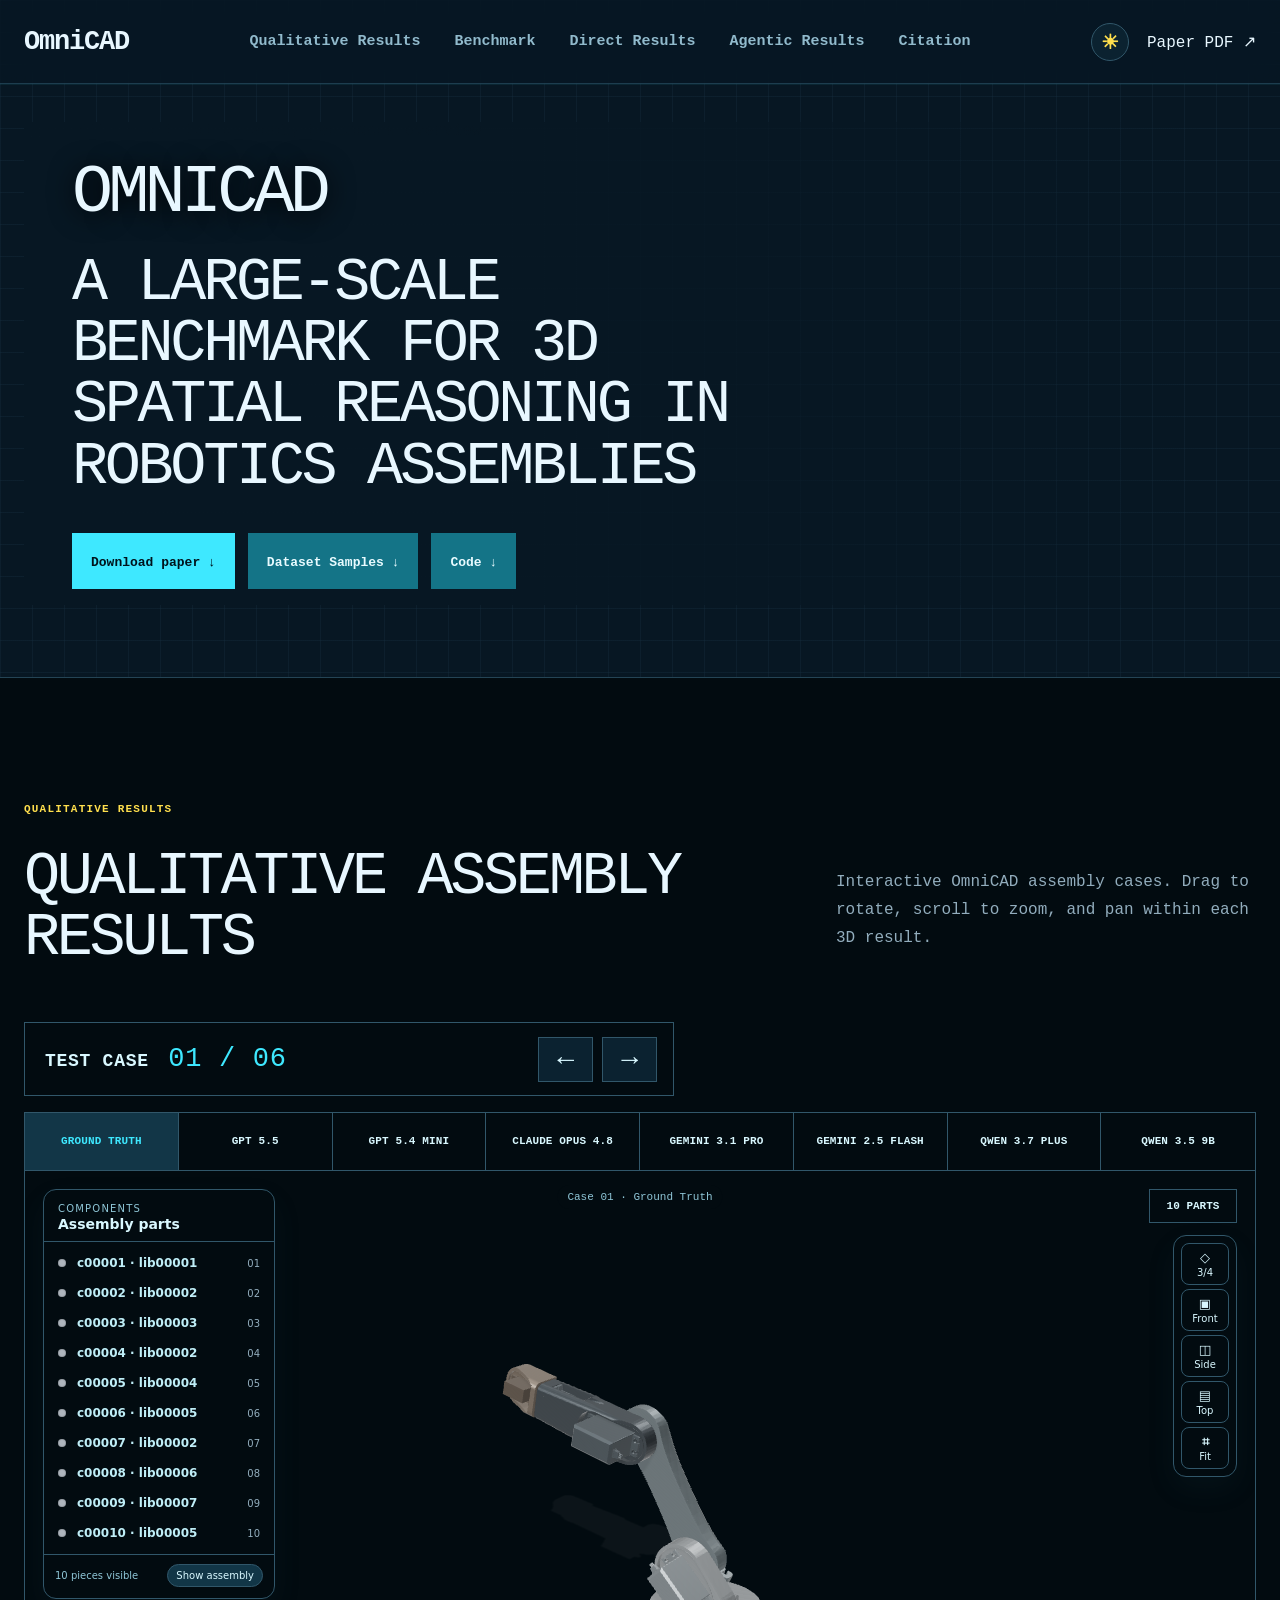
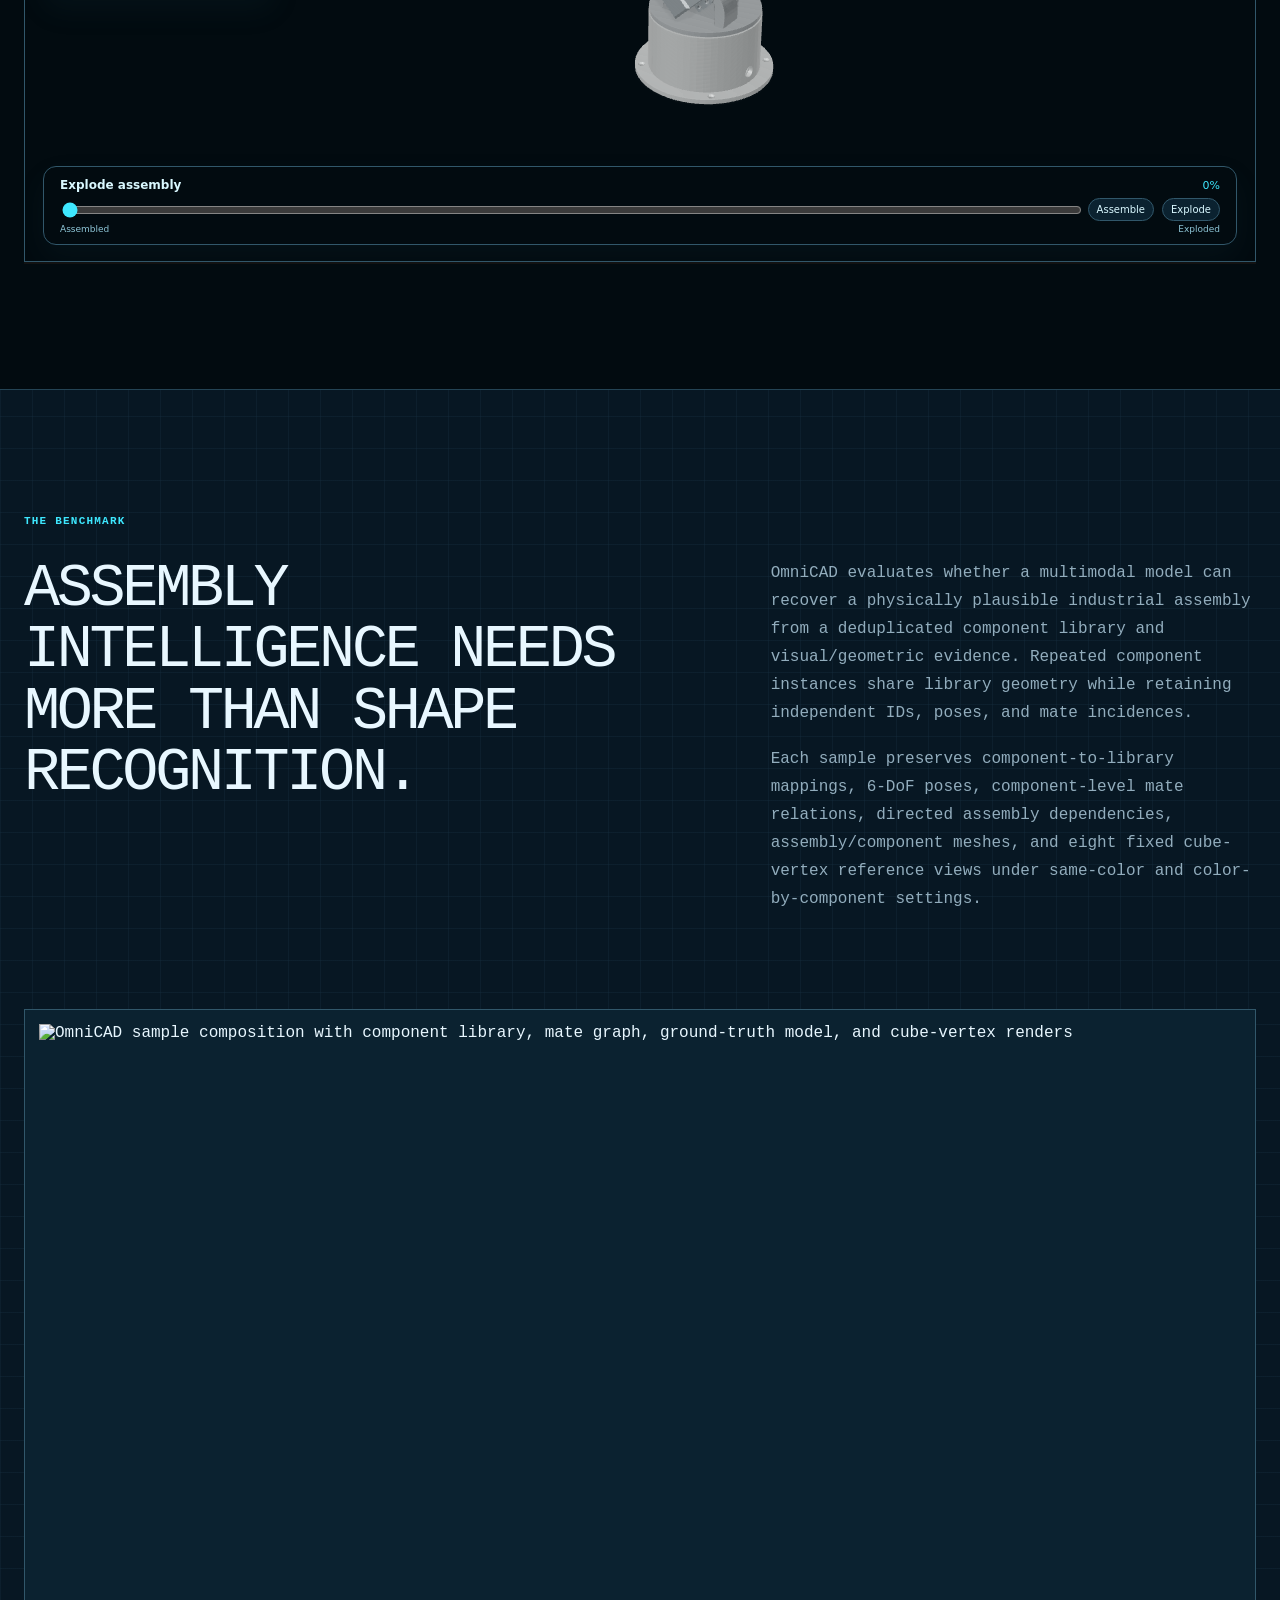
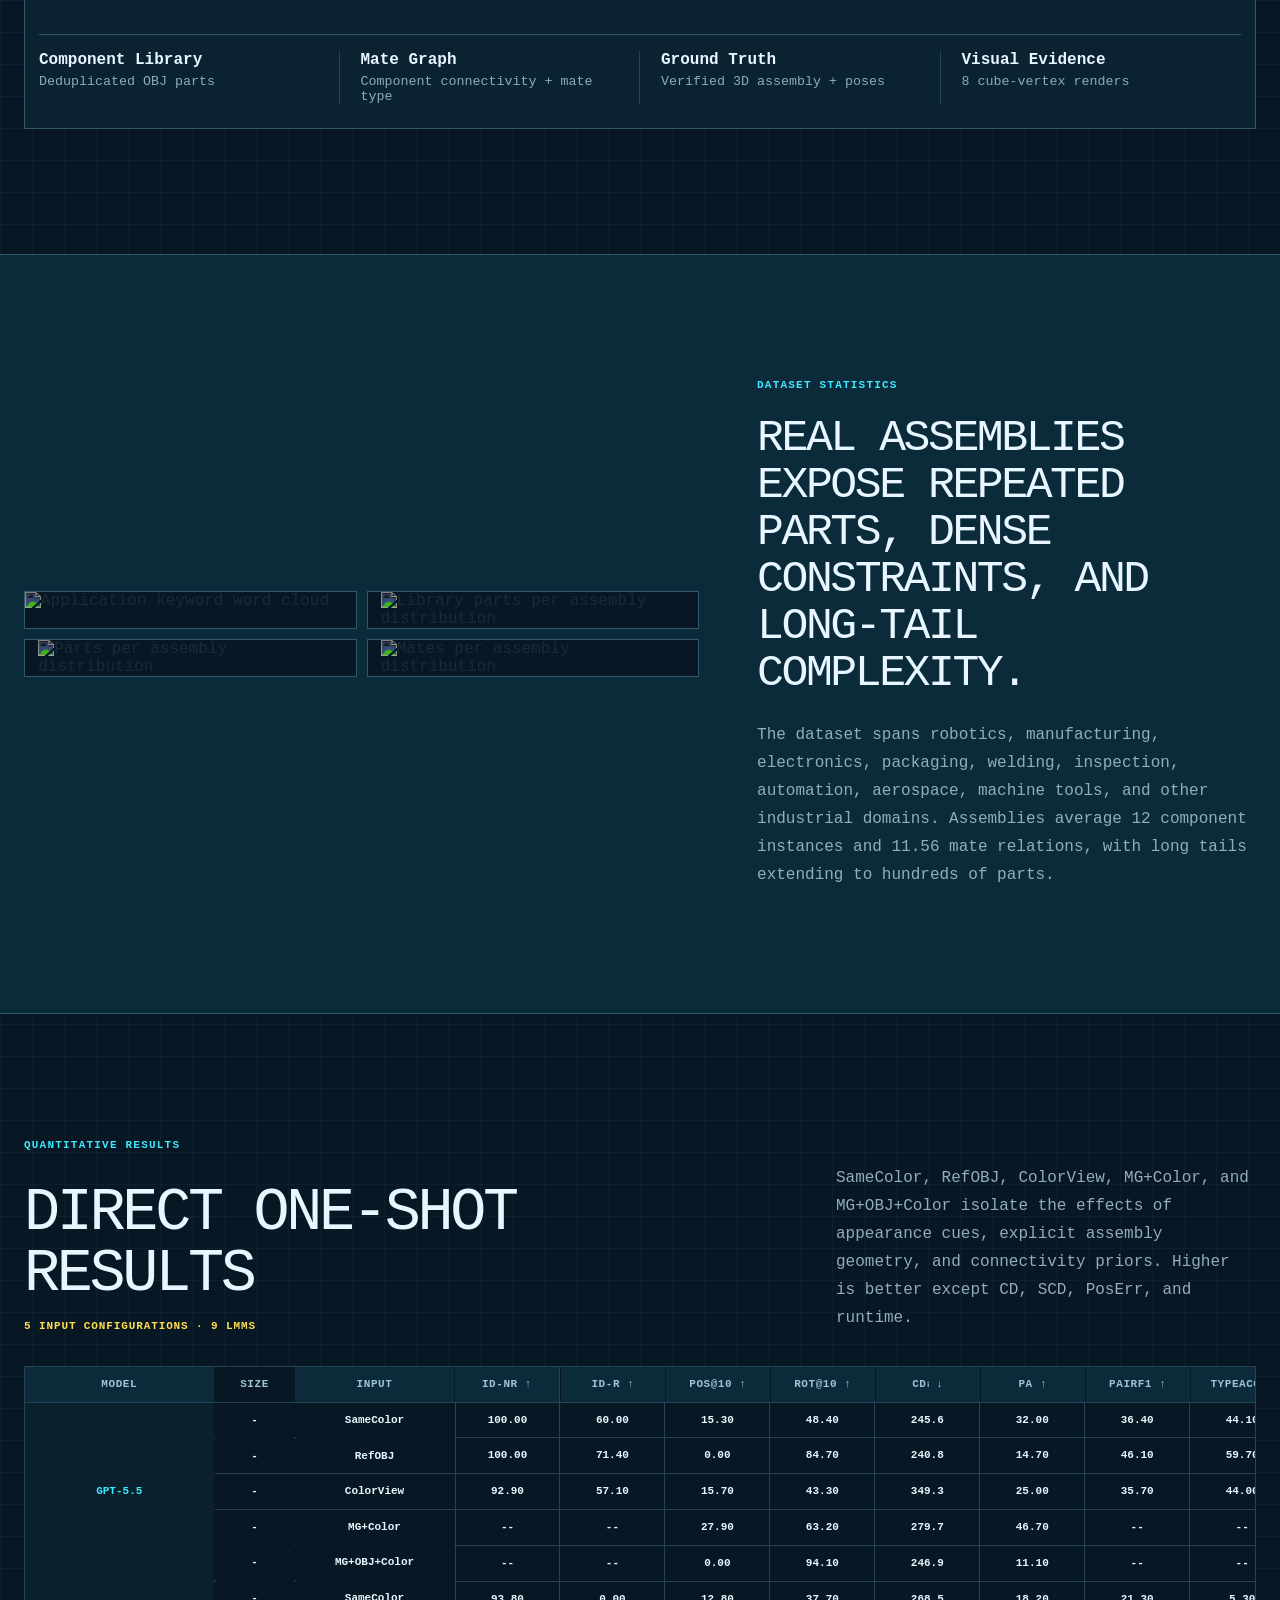
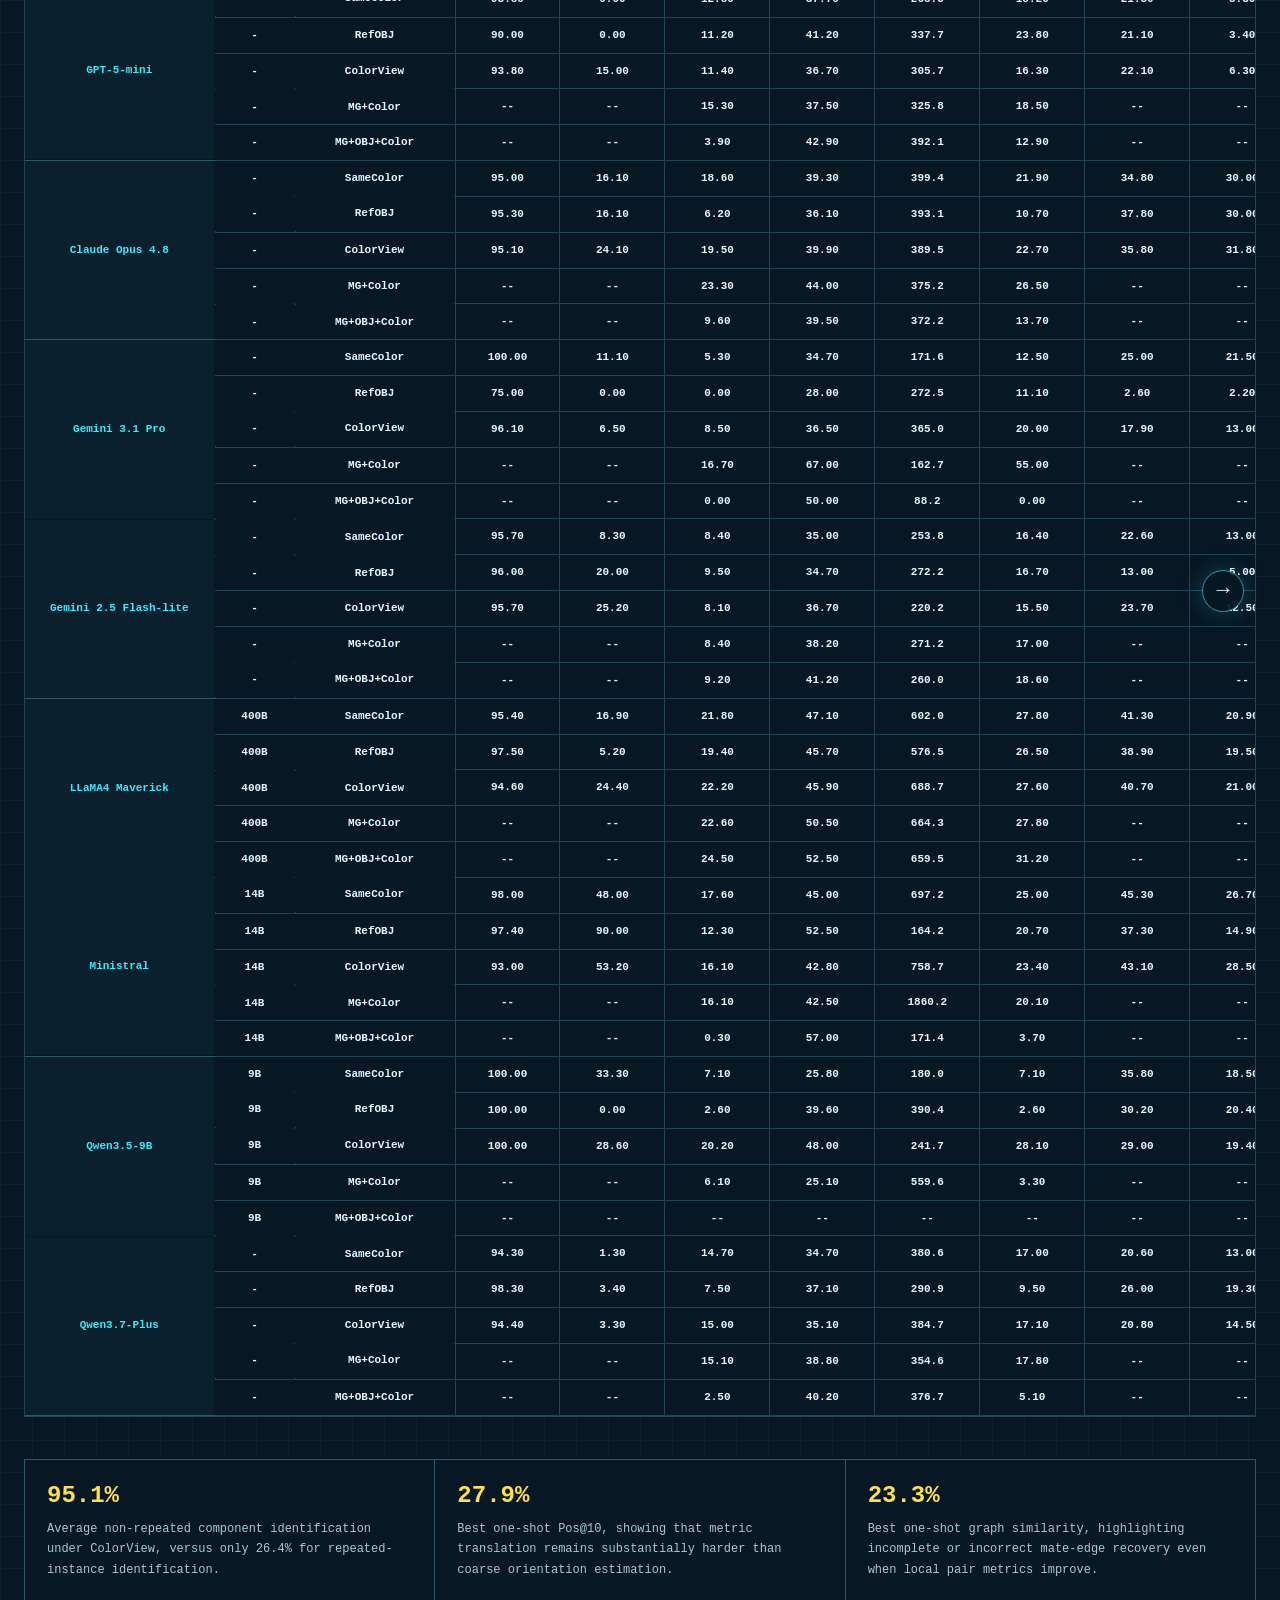
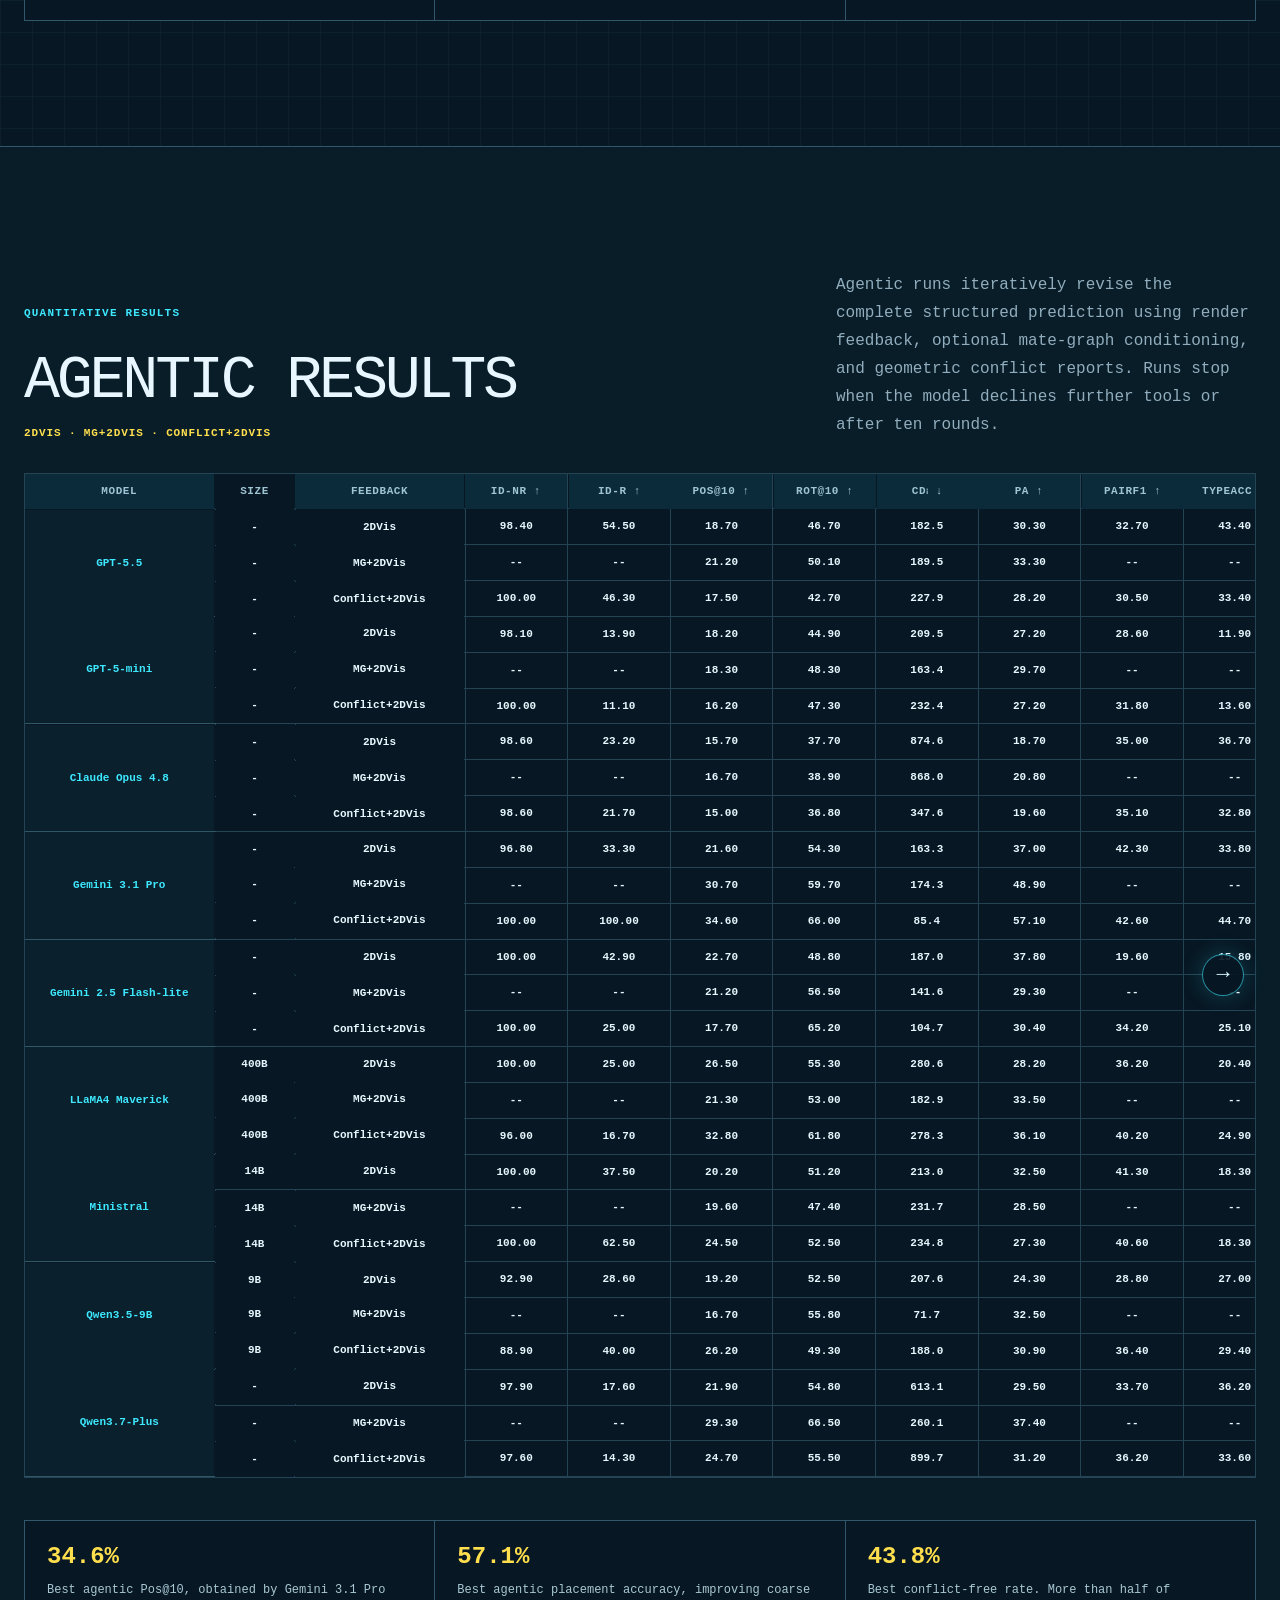
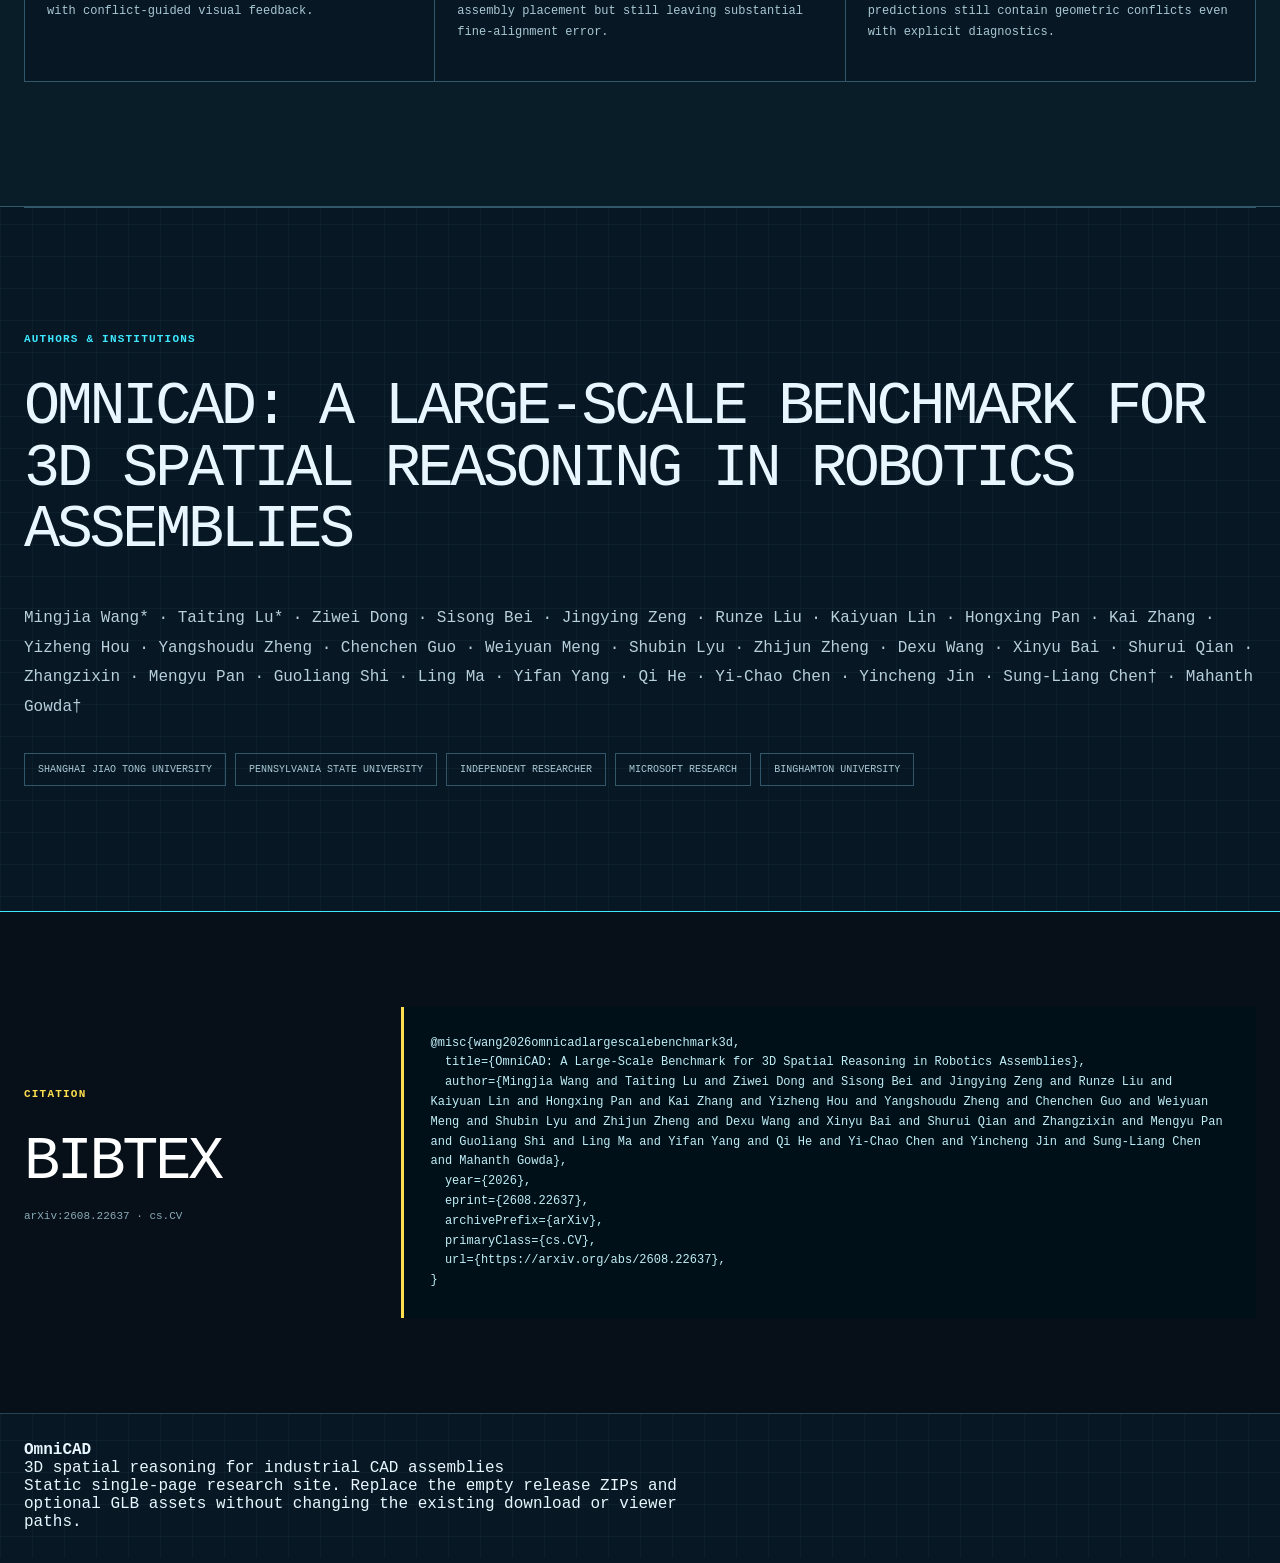
==== index.html @ 91311594 "Replace qualitative showcase with Atlas viewer and support local file loading" ====
<!doctype html>
<html lang="en">
<head>
  <meta charset="utf-8">
  <meta name="viewport" content="width=device-width,initial-scale=1">
  <meta name="description" content="OmniCAD is a 25K-scale benchmark for industrial 3D CAD assembly reasoning, component identification, 6-DoF pose estimation, mate-graph reconstruction, and agentic assembly refinement.">
  <meta name="keywords" content="OmniCAD, CAD assembly, 3D spatial reasoning, robotics assembly, vision-language models, component pose, mate graph, SolidWorks, agentic reasoning">
  <meta name="author" content="Mingjia Wang, Taiting Lu, Ziwei Dong, Sisong Bei, Jingying Zeng, Runze Liu, Kaiyuan Lin, Hongxing Pan, Kai Zhang, Yizheng Hou, Yangshoudu Zheng, Chenchen Guo, Weiyuan Meng, Shubin Lyu, Zhijun Zheng, Dexu Wang, Xinyu Bai, Shurui Qian, Zhangzixin, Mengyu Pan, Guoliang Shi, Ling Ma, Yifan Yang, Qi He, Yi-Chao Chen, Yincheng Jin, Sung-Liang Chen, Mahanth Gowda">
  <meta name="robots" content="index, follow, max-image-preview:large, max-snippet:-1, max-video-preview:-1">
  <meta property="og:site_name" content="OmniCAD">
  <meta property="og:title" content="OmniCAD | 3D Spatial Reasoning in Robotics Assemblies">
  <meta property="og:description" content="A large-scale industrial CAD assembly benchmark with 25K assemblies, 300K component instances, and 289K mate relations.">
  <meta property="og:type" content="article">
  <meta property="og:image" content="./public/media/overview.png">
  <meta name="twitter:card" content="summary_large_image">
  <meta name="twitter:title" content="OmniCAD | 3D Assembly Reasoning Benchmark">
  <meta name="twitter:description" content="Component identification, 6-DoF pose reasoning, mate-graph reconstruction, and agentic assembly refinement.">
  <meta name="twitter:image" content="./public/media/overview.png">
  <link rel="icon" href="./favicon.svg" type="image/svg+xml">
  <title>OmniCAD | 3D Assembly Reasoning Benchmark</title>
  <script type="application/ld+json">{"@context":"https://schema.org","@graph":[{"@type":"ScholarlyArticle","headline":"OmniCAD: A Large-Scale Benchmark for 3D Spatial Reasoning in Robotics Assemblies","description":"A 25K-scale industrial CAD assembly benchmark for component identification, 6-DoF pose reasoning, mate-graph reconstruction, and tool-augmented agentic assembly reasoning.","image":"public/media/overview.png","datePublished":"2026","keywords":["OmniCAD","3D assembly reasoning","CAD assembly","vision-language models","mate graph","6-DoF pose","agentic assembly reasoning"],"author":[{"@type":"Person","name":"Mingjia Wang"},{"@type":"Person","name":"Taiting Lu"},{"@type":"Person","name":"Ziwei Dong"},{"@type":"Person","name":"Sisong Bei"},{"@type":"Person","name":"Jingying Zeng"},{"@type":"Person","name":"Runze Liu"},{"@type":"Person","name":"Kaiyuan Lin"},{"@type":"Person","name":"Hongxing Pan"},{"@type":"Person","name":"Kai Zhang"},{"@type":"Person","name":"Yizheng Hou"},{"@type":"Person","name":"Yangshoudu Zheng"},{"@type":"Person","name":"Chenchen Guo"},{"@type":"Person","name":"Weiyuan Meng"},{"@type":"Person","name":"Shubin Lyu"},{"@type":"Person","name":"Zhijun Zheng"},{"@type":"Person","name":"Dexu Wang"},{"@type":"Person","name":"Xinyu Bai"},{"@type":"Person","name":"Shurui Qian"},{"@type":"Person","name":"Zhangzixin"},{"@type":"Person","name":"Mengyu Pan"},{"@type":"Person","name":"Guoliang Shi"},{"@type":"Person","name":"Ling Ma"},{"@type":"Person","name":"Yifan Yang"},{"@type":"Person","name":"Qi He"},{"@type":"Person","name":"Yi-Chao Chen"},{"@type":"Person","name":"Yincheng Jin"},{"@type":"Person","name":"Sung-Liang Chen"},{"@type":"Person","name":"Mahanth Gowda"}]},{"@type":"Dataset","name":"OmniCAD Dataset","description":"25K real-world CAD assemblies with 300K component instances, 196K unique library parts, 289K mate relations, multimodal reference views, and structured assembly annotations."}]}</script>
<style>
    :root{--ink:#10151b;--muted:#606870;--paper:#f4f2ec;--blue:#155eef;--line:#ccd1d5;--acid:#c8ff3d}*{box-sizing:border-box}html{scroll-behavior:smooth}body{margin:0;color:var(--ink);background:var(--paper);font-family:Arial,Helvetica,sans-serif}a{color:inherit;text-decoration:none}img{display:block;max-width:100%}.shell{width:calc(100% - 48px);max-width:none;margin:auto}.nav{height:84px;display:flex;align-items:center;justify-content:space-between;border-bottom:1px solid #c8cbc9}.wordmark{display:flex;align-items:center;gap:11px;font-weight:700;letter-spacing:-.03em}.mark{display:grid;place-items:center;width:35px;height:35px;background:var(--ink);color:#fff;font:bold 10px monospace}.navlinks{display:flex;gap:31px;color:#515962;font-size:13px}.navpaper{font-size:13px;font-weight:700;border-bottom:1px solid;padding-bottom:4px}.hero{min-height:690px;display:grid;grid-template-columns:1.03fr .97fr;align-items:center;gap:58px;padding:68px 0 78px}.eyebrow,.kicker{font:600 11px monospace;letter-spacing:.11em;text-transform:uppercase}.eyebrow{color:#49535c}.eyebrow:before{content:"";display:inline-block;width:24px;height:2px;background:var(--blue);vertical-align:middle;margin-right:10px}h1{font-size:clamp(58px,6vw,86px);line-height:.93;letter-spacing:-.065em;margin:28px 0 30px;font-weight:600}h1 em{color:var(--blue);font-family:Georgia,serif;font-weight:400}.lede{max-width:640px;font-size:18px;line-height:1.6;color:#3f484f}.actions{display:flex;gap:13px;flex-wrap:wrap;margin-top:35px}.button{background:var(--ink);color:#fff;padding:15px 19px;font-size:13px;font-weight:700}.button:hover{background:var(--blue)}.ghost{border:1px solid #bec3c4;color:#737a7f;padding:14px 17px;font-size:12px}.heroart{height:520px;position:relative;background-color:#e9e9e4;background-image:linear-gradient(#b9c2ca50 1px,transparent 1px),linear-gradient(90deg,#b9c2ca50 1px,transparent 1px);background-size:28px 28px;border:1px solid #c8cdcf;overflow:hidden;padding:56px 28px 82px;display:flex;align-items:center}.heroart img{width:100%;box-shadow:0 22px 60px #1a263321}.badge{position:absolute;background:var(--blue);color:#fff;padding:9px 12px;font:bold 15px monospace}.badge small{display:block;font-size:8px;text-transform:uppercase;opacity:.8}.b1{left:18px;bottom:18px}.b2{right:18px;top:18px;background:var(--acid);color:var(--ink)}.statsband{background:var(--blue);color:#fff}.stats{min-height:146px;display:grid;grid-template-columns:repeat(4,1fr);align-items:center}.stat{display:flex;align-items:center;gap:17px;padding:0 24px;border-right:1px solid #ffffff3d}.stat:first-child{padding-left:0}.stat:last-child{border:0}.stat strong{font-size:36px;letter-spacing:-.05em}.stat span{color:#dce8ff;font:10px/1.5 monospace;text-transform:uppercase}.section{padding:118px 0}.kicker{color:var(--blue);margin-bottom:32px}.kicker.light{color:var(--acid)}h2{font-size:clamp(38px,4.7vw,62px);line-height:1.02;letter-spacing:-.055em;font-weight:600;margin:0}.twocol{display:grid;grid-template-columns:1.15fr .85fr;gap:90px}.copy{color:var(--muted);font-size:16px;line-height:1.75;margin:0 0 18px}.card{background:#fff;margin-top:78px;border:1px solid #d2d5d5;padding:30px}.card img{width:100%;max-height:480px;object-fit:contain}.legend{display:grid;grid-template-columns:repeat(4,1fr);border-top:1px solid var(--line);margin-top:25px;padding-top:22px}.legend div{padding:0 21px;border-right:1px solid var(--line)}.legend div:first-child{padding-left:0}.legend div:last-child{border:0}.legend b,.legend small{display:block}.legend small{color:var(--muted);margin-top:5px}.dark{background:var(--ink);color:#fff}.taskhead{display:grid;grid-template-columns:1fr 420px;gap:90px;align-items:end}.taskgrid{display:grid;grid-template-columns:repeat(4,1fr);margin-top:72px;border-top:1px solid #495057}.task{min-height:300px;padding:27px 26px 20px;border-right:1px solid #495057}.task:first-child{padding-left:0}.task:last-child{border:0}.task>span{color:var(--acid);font:600 11px monospace}.task h3{font-size:21px;line-height:1.25;margin:80px 0 18px}.task p{color:#aeb6bc;font-size:13px;line-height:1.65}.results{display:grid;grid-template-columns:1fr 1fr;gap:88px;align-items:center}.figure{background:#fff;border:1px solid #d2d5d5;padding:22px}.resultcopy h2{font-size:clamp(38px,4vw,55px);margin-bottom:30px}.finding{display:grid;grid-template-columns:170px 1fr;align-items:center;border-top:1px solid var(--line);padding:18px 0}.finding b{color:var(--blue);font:bold 18px monospace}.finding span{color:var(--muted);font-size:13px}.people{border-top:1px solid var(--line);padding-top:90px}.authors{color:#394149;line-height:1.85;margin:43px 0 30px}.institutions{display:flex;gap:9px;flex-wrap:wrap}.institutions span{border:1px solid #bfc4c4;padding:10px 13px;font:10px monospace;text-transform:uppercase}.citation{background:var(--blue);color:#fff;padding:95px 0}.citegrid{display:grid;grid-template-columns:.8fr 1.2fr;gap:90px;align-items:center}pre{margin:0;overflow:auto;background:#0e214d;color:#e5edff;padding:27px;border-left:3px solid var(--acid);font:12px/1.65 monospace}footer{min-height:145px;display:flex;align-items:center;gap:36px}footer p{color:var(--muted);font-size:12px;flex:1}
    @media(max-width:900px){.navlinks{display:none}.hero,.twocol,.taskhead,.results,.citegrid{grid-template-columns:1fr}.hero{padding-top:55px}.stats,.taskgrid,.legend{grid-template-columns:1fr 1fr}.stat{min-height:82px;border:0}.task{border-bottom:1px solid #495057}.twocol,.taskhead,.results,.citegrid{gap:38px}}
    @media(max-width:560px){.shell{width:calc(100% - 28px)}.nav{height:70px}.hero{min-height:0;padding:44px 0 60px}h1{font-size:51px}.lede{font-size:16px}.heroart{height:330px;padding-inline:14px}.stats,.taskgrid,.legend{grid-template-columns:1fr}.stat{padding:18px 0;border-bottom:1px solid #ffffff35}.section{padding:80px 0}.card{margin-top:48px;padding:12px}.task{border-right:0;min-height:250px;padding-left:0}.task h3{margin-top:55px}.finding{grid-template-columns:1fr;gap:7px}footer{align-items:flex-start;flex-direction:column;padding:35px 0;gap:16px}}
  </style>
<style>
    /* Alternative B: dark technical blueprint */
    :root{--ink:#e8f7ff;--muted:#92adbd;--paper:#071723;--blue:#3ee8ff;--line:#244455;--acid:#ffdf4d}
    body{background-color:var(--paper);background-image:linear-gradient(#17314355 1px,transparent 1px),linear-gradient(90deg,#17314355 1px,transparent 1px);background-size:32px 32px;color:var(--ink);font-family:"Courier New",monospace}.nav{border-color:#2d596d;background:#071723e8;position:sticky;top:0;z-index:20;backdrop-filter:blur(12px)}.mark{background:var(--blue);color:#03131d}.navlinks{color:#91bacc}.navpaper{color:var(--blue)}
    .eyebrow{color:#80a9ba}h1{font-weight:400;letter-spacing:-.07em;text-transform:uppercase}h1 em{font-family:"Courier New",monospace;color:var(--blue);font-style:normal;text-shadow:0 0 18px #3ee8ff55}.lede{color:#a8c2d0}.button{background:var(--blue);color:#00131c}.ghost{border-color:#31566a;color:#7598a9}.heroart{background-color:#0d2634;background-image:linear-gradient(#3ee8ff20 1px,transparent 1px),linear-gradient(90deg,#3ee8ff20 1px,transparent 1px);border-color:#3ee8ff70}.heroart img{filter:grayscale(1) invert(.9) hue-rotate(150deg) contrast(1.2);mix-blend-mode:screen}.badge{background:var(--blue);color:#03131d}.b2{background:var(--acid)}
    .statsband{background:#0b2b3a;border-block:1px solid var(--blue)}.stat{border-color:#3ee8ff44}.section{padding:125px 0}.kicker{color:var(--blue)}h2{text-transform:uppercase;font-weight:400}.copy{color:var(--muted)}.card,.figure{background:#0b2230;border-color:#31576a}.legend{border-color:#31576a}.legend small{color:#8eabb9}.dark{background:#020b10}.taskgrid,.task{border-color:#244455}.task h3{color:var(--blue);font-weight:400}.citation{background:#071018;border-top:1px solid var(--blue)}.citation pre{background:#001018;color:#bfeef7;border-color:var(--acid)}.people{border-color:#31576a}.institutions span{border-color:#31576a}.finding{border-color:#31576a}.finding b{color:var(--acid)}footer{border-top:1px solid #244455}
  </style>
<style>
    /* Model comparison matrix - 3 cases x GT + 4 methods */
    .heroart{height:390px;padding:0;align-items:flex-start}
    .heroart img{width:100%;height:auto;transform:scale(1.18);transform-origin:top center}
    .showcase{background:#020b10;border-block:1px solid #244455}
    .showcase-head{display:grid;grid-template-columns:1fr 420px;gap:80px;align-items:end;margin-bottom:52px}
    .model-matrix{display:grid;grid-template-columns:repeat(5,minmax(210px,1fr));gap:1px;background:#244455;border:1px solid #244455;overflow-x:auto}
    .model-card{min-width:210px;background:#071723;position:relative}
    .model-card.gt{background:#092534}
    .model-label{height:48px;display:flex;align-items:center;justify-content:space-between;padding:0 14px;border-bottom:1px solid #244455;font:600 10px "Courier New",monospace;letter-spacing:.08em;text-transform:uppercase;color:#90adbd}
    .model-card.gt .model-label{color:#3ee8ff}.model-label span{color:#526f7e;font-size:9px}
    model-viewer{display:block;width:100%;height:250px;background:radial-gradient(circle at 50% 45%,#123647 0,#071723 66%);--poster-color:transparent}
    .model-placeholder{height:100%;display:grid;place-items:center;text-align:center;color:#577587;font:10px/1.6 "Courier New",monospace;letter-spacing:.08em;text-transform:uppercase}
    .model-placeholder.is-failed{color:#d9f8ff;font-size:14px;font-weight:900;line-height:1.12;letter-spacing:.14em;text-shadow:0 0 16px #3ee8ff55}
    body.bright .model-placeholder.is-failed{color:#164c5d;text-shadow:none}
    .model-placeholder b{display:block;color:#3ee8ff;font-size:28px;font-weight:400;margin-bottom:8px}
    .model-meta{display:flex;justify-content:space-between;padding:10px 14px;border-top:1px solid #173b4d;color:#526f7e;font:9px "Courier New",monospace;text-transform:uppercase}
    .format-note{margin-top:24px;color:#6f8e9e;font:10px/1.7 "Courier New",monospace;letter-spacing:.04em}
    .format-note strong{color:#ffdf4d;font-weight:500}
    @media(max-width:900px){.showcase-head{grid-template-columns:1fr;gap:24px}.model-matrix{grid-template-columns:repeat(5,220px)}}
    @media(max-width:560px){.heroart{height:270px}.model-matrix{grid-template-columns:repeat(5,200px)}model-viewer{height:220px}}
  </style>
<style>
    .nav>.wordmark{font-size:27px;font-weight:900;letter-spacing:-.045em}
    .model-card:not(:has(.model-label)) model-viewer{height:270px}
  </style>
<style>
    model-viewer{height:170px}
    .model-card:not(:has(.model-label)) model-viewer{height:185px}
    .model-label{height:42px}
  </style>
<style>
    .three-viewer{display:block;width:100%;height:170px;position:relative;overflow:hidden;background:radial-gradient(circle at 50% 45%,#123647 0,#071723 66%);touch-action:none}
    .model-card:not(:has(.model-label)) .three-viewer{height:185px}
    .three-viewer canvas{display:block;width:100%;height:100%;cursor:grab}
    .three-viewer canvas:active{cursor:grabbing}
    .three-viewer .model-placeholder{position:absolute;inset:0;z-index:0;pointer-events:none}
    @media(max-width:560px){.three-viewer,.model-card:not(:has(.model-label)) .three-viewer{height:155px}}
  </style>
<style>
    .three-viewer{height:118px}
    .model-card:not(:has(.model-label)) .three-viewer{height:128px}
    .model-label{height:36px;padding-inline:11px}
    @media(max-width:560px){.three-viewer,.model-card:not(:has(.model-label)) .three-viewer{height:115px}}
  </style>
<style>
    .model-label{height:40px;font-size:13px;font-weight:900;letter-spacing:.1em;padding-inline:14px}
  </style>
<style>
    /* Full-width figure hero with left-side content overlay */
    .hero{display:block;position:relative;min-height:640px;margin-top:38px;margin-bottom:72px;padding:0;overflow:hidden;border:1px solid #31576a}
    .hero::before{content:"";position:absolute;inset:0;z-index:1;pointer-events:none;background:linear-gradient(90deg,rgba(2,11,16,.99) 0%,rgba(4,18,27,.95) 27%,rgba(5,24,35,.76) 48%,rgba(5,24,35,.28) 68%,rgba(5,24,35,0) 88%)}
    .hero>div:first-child{position:relative;z-index:2;width:min(660px,58%);min-height:640px;display:flex;flex-direction:column;justify-content:center;padding:62px 0 62px 58px}
    .hero h1{margin-top:24px;margin-bottom:27px;text-shadow:0 3px 26px #000}
    .hero .lede{color:#c0d4de;text-shadow:0 2px 14px #000}
    .hero .eyebrow{color:#8fc6d7}
    .heroart{position:absolute;inset:0;z-index:0;width:100%;height:100%;padding:0;border:0;overflow:hidden;display:block}
    .heroart img{width:100%;height:100%;object-fit:cover;object-position:center;transform:none;mix-blend-mode:screen}
    .heroart .badge{display:none}
    @media(max-width:900px){.hero{min-height:620px}.hero>div:first-child{width:72%;min-height:620px;padding-left:42px}.hero::before{background:linear-gradient(90deg,rgba(2,11,16,.99) 0%,rgba(4,18,27,.92) 48%,rgba(5,24,35,.28) 82%,transparent 100%)}}
    @media(max-width:560px){.hero{min-height:680px;margin-top:20px;margin-bottom:46px}.hero>div:first-child{width:100%;min-height:680px;padding:44px 22px;justify-content:flex-end}.hero::before{background:linear-gradient(180deg,rgba(2,11,16,.24) 0%,rgba(2,11,16,.56) 34%,rgba(2,11,16,.98) 68%,rgba(2,11,16,1) 100%)}.heroart img{object-position:center top}}
  </style>
<style>
    /* Replacement Figure 1 is 2.488:1, so the desktop hero follows that ratio. */
    .hero{aspect-ratio:2.488/1;min-height:0;max-height:520px}
    .hero>div:first-child{height:100%;min-height:0;padding:34px 0 34px 48px}
    .hero h1{font-size:clamp(52px,5.35vw,76px)}
    @media(max-width:900px){.hero{aspect-ratio:auto;min-height:540px;max-height:none}.hero>div:first-child{height:auto;min-height:540px}}
    @media(max-width:560px){.hero{min-height:620px}.hero>div:first-child{min-height:620px}}
  </style>
<style>
    /* Frameless hero: page background and grid dissolve into Figure 1. */
    .hero{border:0;background:#071723}
    .hero::before{background:linear-gradient(90deg,#071723 0%,rgba(7,23,35,.98) 33%,rgba(7,23,35,.85) 48%,rgba(7,23,35,.7) 68%,rgba(7,23,35,0) 88%)}
    .hero::after{content:"";position:absolute;inset:0;z-index:1;pointer-events:none;background-image:linear-gradient(#17314355 1px,transparent 1px),linear-gradient(90deg,#17314355 1px,transparent 1px);background-size:32px 32px;-webkit-mask-image:linear-gradient(90deg,#000 0%,rgba(0,0,0,.92) 42%,rgba(0,0,0,.35) 68%,transparent 88%);mask-image:linear-gradient(90deg,#000 0%,rgba(0,0,0,.92) 42%,rgba(0,0,0,.35) 68%,transparent 88%)}
    @media(max-width:900px){.hero::before{background:linear-gradient(90deg,#071723 0%,rgba(7,23,35,.96) 44%,rgba(7,23,35,.35) 82%,transparent 100%)}}
    @media(max-width:560px){.hero::before{background:linear-gradient(180deg,rgba(7,23,35,.15) 0%,rgba(7,23,35,.5) 34%,rgba(7,23,35,.97) 68%,#071723 100%)}.hero::after{-webkit-mask-image:linear-gradient(180deg,transparent 8%,rgba(0,0,0,.25) 36%,#000 78%);mask-image:linear-gradient(180deg,transparent 8%,rgba(0,0,0,.25) 36%,#000 78%)}}
  </style>
<style>
    /* Current replacement Figure 1: 13,628 x 6,586 (2.069:1). */
    .hero{aspect-ratio:2.069238/1;max-height:none}
    .heroart img{object-fit:cover;object-position:center}
    @media(max-width:900px){.hero{aspect-ratio:auto}}
  </style>
<style>
    /* Current Figure 1: 7,000 x 3,000 (7:3). */
    .hero{aspect-ratio:7/3}
    @media(max-width:900px){.hero{aspect-ratio:auto}}
  </style>
<style>
    .hero::after{display:none}
  </style>
<style>
    .heroart{background-color:#071723;background-image:none}
  </style>
<style>
    .hero{aspect-ratio:2/1}
    @media(max-width:900px){.hero{aspect-ratio:auto}}
  </style>
<style>
    /* Benchmark figure panel: taller presentation with near edge-to-edge image. */
    #benchmark .card{min-height:720px;padding:14px 14px 24px;display:flex;flex-direction:column;justify-content:space-between}
    #benchmark .card>img{width:100%;max-height:610px;min-height:560px;object-fit:contain}
    #benchmark .legend{margin-top:12px;padding-top:16px}
    @media(max-width:900px){#benchmark .card{min-height:620px}#benchmark .card>img{min-height:460px;max-height:520px}}
    @media(max-width:560px){#benchmark .card{min-height:0;padding:8px 8px 18px}#benchmark .card>img{min-height:0;max-height:none}}
  </style>
<style>
    /* Bright blueprint theme and persistent header switch. */
    .theme-toggle{display:inline-flex;align-items:center;gap:8px;border:1px solid #31576a;background:#0b2230;color:#bfeef7;padding:8px 11px;font:700 10px "Courier New",monospace;letter-spacing:.08em;text-transform:uppercase;cursor:pointer;transition:background .2s,color .2s,border-color .2s}
    .theme-toggle::before{content:"";width:20px;height:10px;border:1px solid currentColor;border-radius:10px;background:linear-gradient(90deg,transparent 50%,var(--blue) 50%);box-shadow:inset 0 0 0 2px #0b2230}
    .nav-actions{display:flex;align-items:center;gap:18px}
    body.bright{--ink:#102f3d;--muted:#4e6e7b;--paper:#f3f9f8;--blue:#087f96;--line:#b9d2d7;--acid:#d79b00;background-color:var(--paper);background-image:linear-gradient(#91bdc52b 1px,transparent 1px),linear-gradient(90deg,#91bdc52b 1px,transparent 1px);color:var(--ink)}
    body.bright .nav{background:#f3f9f8ed;border-color:#a9cbd1}
    body.bright .navlinks{color:#365f6e}
    body.bright .navpaper{color:#087f96}
    body.bright .theme-toggle{background:#fff;color:#087f96;border-color:#92bdc5}
    body.bright .theme-toggle::before{background:linear-gradient(90deg,var(--blue) 50%,transparent 50%);box-shadow:inset 0 0 0 2px #fff}
    body.bright .hero{background:#f3f9f8}
    body.bright .hero::before{background:linear-gradient(90deg,#f3f9f8 0%,rgba(243,249,248,.98) 25%,rgba(243,249,248,.84) 48%,rgba(243,249,248,.3) 68%,rgba(243,249,248,0) 88%)}
    body.bright .hero h1{color:#102f3d;text-shadow:0 3px 26px #fff}
    body.bright .hero h1 em{color:#087f96;text-shadow:none}
    body.bright .hero .eyebrow{color:#356c79}
    body.bright .hero .lede{color:#365f6e;text-shadow:0 2px 14px #fff}
    body.bright .heroart{background-color:#f3f9f8}
    body.bright .heroart img{filter:none;mix-blend-mode:multiply;opacity:.9}
    body.bright .button{background:#087f96;color:#fff}
    body.bright .ghost{border-color:#9fc2c9;color:#496d79;background:#f6fbfacf}
    body.bright .statsband{background:#dceff0;color:#102f3d;border-color:#75afba}
    body.bright .stat{border-color:#80b2bb66}
    body.bright .stat span{color:#496d79}
    body.bright .showcase,body.bright .dark{background:#e7f2f2;color:#102f3d}
    body.bright .model-matrix{background:#93b9c0;border-color:#93b9c0}
    body.bright .model-card,body.bright .model-card.gt,body.bright .three-viewer{background:#fff}
    body.bright .model-label{color:#315d69;border-color:#93b9c0;background:#edf6f5}
    body.bright .model-card.gt .model-label{color:#087f96}
    body.bright .card,body.bright .figure{background:#fff;border-color:#b9d2d7}
    body.bright .taskgrid,body.bright .task{border-color:#a9c7cc}
    body.bright .task h3{color:#087f96}
    body.bright .task p{color:#526f79}
    body.bright .authors{color:#365f6e}
    body.bright .citation{background:#d9edef;color:#102f3d;border-color:#75afba}
    body.bright .citation pre{background:#fff;color:#234d5a;border-color:#d79b00}
    body.bright footer{border-color:#b9d2d7}
    @media(max-width:900px){.nav-actions{gap:10px}.theme-toggle span{display:none}.theme-toggle{padding:8px}}
    @media(max-width:560px){.navpaper{display:none}body.bright .hero::before{background:linear-gradient(180deg,rgba(243,249,248,.12) 0%,rgba(243,249,248,.5) 34%,rgba(243,249,248,.97) 68%,#f3f9f8 100%)}}
  </style>
<style>
    /* Paginated drawing-to-3D qualitative viewer. */
    .case-toolbar{display:grid;grid-template-columns:minmax(0,1fr) auto;gap:18px;align-items:stretch;margin-bottom:18px}
    .drawing-panel{position:relative;height:330px;overflow:hidden;border:1px solid #31576a;background:#071723;cursor:zoom-in}
    .drawing-panel img{width:100%;height:100%;object-fit:contain;transform:scale(1);transform-origin:var(--zoom-x,50%) var(--zoom-y,50%);transition:transform .18s ease;will-change:transform}
    .drawing-panel:hover img{transform:scale(2.15)}
    .drawing-fallback{position:absolute;inset:0;display:none;place-items:center;text-align:center;color:#6f95a6;font:700 11px/1.8 "Courier New",monospace;letter-spacing:.08em;text-transform:uppercase;padding:24px}
    .drawing-fallback.show{display:grid}
    .case-pager{min-width:132px;border:1px solid #31576a;background:#071723;display:flex;flex-direction:column;align-items:center;justify-content:center;gap:15px}
    .case-pager strong{color:var(--blue);font-size:24px}.case-pager small{color:var(--muted);font:700 9px monospace;text-transform:uppercase;letter-spacing:.1em}
    .pager-controls{display:flex;align-items:center;gap:7px}.pager-controls button{width:34px;height:34px;border:1px solid #31576a;background:#0b2230;color:var(--ink);font:700 16px monospace;cursor:pointer}.pager-controls button:hover{border-color:var(--blue);color:var(--blue)}
    .case-model-grid{display:grid;grid-template-columns:repeat(5,minmax(170px,1fr));gap:1px;background:#244455;border:1px solid #244455;overflow-x:auto}
    .case-model-grid .model-card{min-width:170px}.case-model-grid .model-label{position:absolute;z-index:2;left:8px;top:8px;width:auto;height:auto;padding:5px 7px;border:1px solid #31576a;background:#071723dd;color:#91bacc;font-size:9px}.case-model-grid .model-card.gt .model-label{color:var(--blue)}
    .case-model-grid .three-viewer,.case-model-grid .model-card:not(:has(.model-label)) .three-viewer{height:142px}
    body.bright .drawing-panel,body.bright .case-pager{background:#fff;border-color:#93b9c0}
    body.bright .drawing-fallback{color:#688791}
    body.bright .pager-controls button{background:#f3f9f8;border-color:#93b9c0;color:#173f4b}
    body.bright .case-model-grid{background:#93b9c0;border-color:#93b9c0}
    body.bright .case-model-grid .model-label{background:#fffffff0;border-color:#93b9c0;color:#315d69}
    @media(max-width:700px){.case-toolbar{grid-template-columns:1fr}.drawing-panel{height:240px}.case-pager{min-height:82px;flex-direction:row}.case-model-grid{grid-template-columns:repeat(5,190px)}}
  </style>
<style>
    /* Drawing left; square 3 x 5 reconstruction matrix right. */
    .showcase-browser{display:grid;grid-template-columns:minmax(230px,30%) minmax(0,1fr);gap:18px;align-items:stretch}
    .case-toolbar{display:flex;flex-direction:column;gap:1px;margin:0;min-width:0}
    .drawing-panel{height:auto;flex:1;min-height:0}
    .case-pager{min-width:0;min-height:78px;align-items:flex-start;padding:13px 15px;gap:7px;position:relative}
    .case-pager strong{font-size:18px}.case-pager small{font-size:8px}
    .pager-controls{position:absolute;left:15px;bottom:12px;gap:5px}.pager-controls button{width:28px;height:26px}
    .case-model-grid{grid-template-columns:repeat(5,minmax(0,1fr));overflow:visible;align-self:start}
    .case-model-grid .model-card{min-width:0;aspect-ratio:1/1}
    .case-model-grid .three-viewer,.case-model-grid .model-card:not(:has(.model-label)) .three-viewer{width:100%;height:100%;aspect-ratio:1/1}
    @media(max-width:900px){.showcase-browser{grid-template-columns:1fr}.case-toolbar{display:grid;grid-template-columns:minmax(0,1fr) 132px;gap:1px}.drawing-panel{height:300px}.case-pager{min-height:0}.case-model-grid{overflow-x:auto;grid-template-columns:repeat(5,190px)}.case-model-grid .model-card{min-width:190px}}
    @media(max-width:560px){.case-toolbar{grid-template-columns:1fr}.drawing-panel{height:260px}.case-pager{min-height:76px}}
  </style>
<style>
    .case-toolbar{justify-content:flex-start}
    .drawing-panel{flex:none;width:100%;height:auto;min-height:0;aspect-ratio:3/2}
    .case-pager{min-height:64px;flex-direction:row;align-items:center;justify-content:flex-start;padding:10px 12px;gap:8px}
    .case-pager strong{font-size:16px}
    .pager-controls{position:static;margin-left:auto}
    @media(max-width:900px){.case-toolbar{display:flex}.drawing-panel{height:auto;aspect-ratio:3/2}.case-pager{min-height:64px}}
    @media(max-width:560px){.drawing-panel{height:auto}}
  </style>
<style>
    .sidebar-model-grid{display:grid;grid-template-columns:repeat(3,minmax(0,1fr));gap:1px;background:#244455;border:1px solid #244455}
    .sidebar-model-grid .model-card{min-width:0;aspect-ratio:1/1}
    .sidebar-model-grid .three-viewer,.sidebar-model-grid .model-card:not(:has(.model-label)) .three-viewer{width:100%;height:100%;aspect-ratio:1/1}
    .sidebar-model-grid .model-label{position:absolute;z-index:2;left:6px;top:6px;width:auto;height:auto;padding:4px 6px;border:1px solid #31576a;background:#071723dd;color:#91bacc;font-size:8px}
    .sidebar-model-grid .model-card.gt .model-label{color:var(--blue)}
    .case-model-grid{grid-template-columns:repeat(4,minmax(0,1fr))}
    body.bright .sidebar-model-grid{background:#93b9c0;border-color:#93b9c0}
    body.bright .sidebar-model-grid .model-label{background:#fffffff0;border-color:#93b9c0;color:#315d69}
    @media(max-width:900px){.case-model-grid{grid-template-columns:repeat(4,190px)}}
  </style>
<style>
    /* 3 units on the left and 4 on the right keep every square cell identical. */
    .showcase-browser{grid-template-columns:minmax(0,3fr) minmax(0,4fr)}
    @media(max-width:900px){.showcase-browser{grid-template-columns:1fr}}
  </style>
<style>
    /* One continuous 7-column table with a 3 x 2 drawing cutout. */
    .showcase-browser{gap:1px;padding:1px;background:#244455;border:0;align-items:start}
    .case-toolbar{position:relative;gap:1px;background:#244455}
    .drawing-panel{order:1;border:0;aspect-ratio:3/2}
    .case-pager{position:absolute;z-index:4;left:10px;right:10px;top:10px;width:auto;min-height:46px;border:1px solid #31576a;background:#071723e8;backdrop-filter:blur(10px);padding:7px 9px}
    .sidebar-model-grid{order:2;border:0}
    .case-model-grid{border:0}
    body.bright .showcase-browser,body.bright .case-toolbar{background:#93b9c0}
    body.bright .case-pager{background:#fffffff0}
    @media(max-width:900px){.showcase-browser{gap:12px;padding:0;background:transparent}.case-toolbar{background:transparent}.case-model-grid,.sidebar-model-grid{border:1px solid #244455}body.bright .showcase-browser,body.bright .case-toolbar{background:transparent}body.bright .case-model-grid,body.bright .sidebar-model-grid{border-color:#93b9c0}}
  </style>
<style>
    /* Pagination sits outside the table without changing its geometry. */
    .showcase-browser{margin-top:58px}
    .case-pager{top:-57px;left:0;right:0;min-height:48px;background:#071723;border-color:#31576a;backdrop-filter:none}
    body.bright .case-pager{background:#fff}
    @media(max-width:900px){.showcase-browser{margin-top:58px}.case-pager{top:-57px}}
  </style>
<style>
    /* Current Figure 1: 7,000 x 2,500 (2.8:1). */
    .hero{aspect-ratio:2.8/1}
    @media(max-width:900px){.hero{aspect-ratio:auto}}
  </style>
<style>
    /* Figure 1 text width: adjust 760px and 68% here. */
    .hero>div:first-child{width:min(760px,68%)}
    @media(max-width:900px){.hero>div:first-child{width:78%}}
    @media(max-width:560px){.hero>div:first-child{width:100%}}
  </style>
<style>
    /* Figure 1 gradient reach: larger stop percentages extend it rightward. */
    .hero::before{background:linear-gradient(90deg,#071723 0%,rgba(7,23,35,.98) 35%,rgba(7,23,35,.82) 58%,rgba(7,23,35,.38) 78%,rgba(7,23,35,0) 96%)}
    body.bright .hero::before{background:linear-gradient(90deg,#f3f9f8 0%,rgba(243,249,248,.98) 35%,rgba(243,249,248,.86) 58%,rgba(243,249,248,.4) 78%,rgba(243,249,248,0) 96%)}
    @media(max-width:900px){.hero::before{background:linear-gradient(90deg,#071723 0%,rgba(7,23,35,.96) 52%,rgba(7,23,35,.38) 88%,transparent 100%)}body.bright .hero::before{background:linear-gradient(90deg,#f3f9f8 0%,rgba(243,249,248,.96) 52%,rgba(243,249,248,.38) 88%,transparent 100%)}}
    @media(max-width:560px){.hero::before{background:linear-gradient(180deg,rgba(7,23,35,.15) 0%,rgba(7,23,35,.5) 34%,rgba(7,23,35,.97) 68%,#071723 100%)}body.bright .hero::before{background:linear-gradient(180deg,rgba(243,249,248,.12) 0%,rgba(243,249,248,.5) 34%,rgba(243,249,248,.97) 68%,#f3f9f8 100%)}}
  </style>
<style>
    /* Evaluation-tracks section removed from the current page. */
    #tasks,.navlinks a[href="#tasks"]{display:none}
  </style>
<style>
    .results.metrics-results{display:block}
    .metrics-intro{display:grid;grid-template-columns:1.15fr .85fr;gap:70px;align-items:end;margin-bottom:42px}
    .metrics-intro h2{max-width:760px}.metrics-intro .copy{margin:0}
    .metrics-table{display:grid;gap:1px;background:var(--line);border:1px solid var(--line)}
    .metrics-row{display:grid;gap:1px;background:var(--line)}
    .metrics-row.two{grid-template-columns:repeat(2,1fr)}
    .metrics-row.three{grid-template-columns:repeat(3,1fr)}
    .metrics-row.four{grid-template-columns:repeat(4,1fr)}
    .metric-figure{margin:0;background:#fff;min-width:0;display:flex;flex-direction:column}
    .metric-figure img{width:100%;aspect-ratio:1.195/1;object-fit:contain;background:#fff}
    .metrics-row.two .metric-figure img{aspect-ratio:1/1}
    .metric-figure figcaption{padding:11px 13px;border-top:1px solid var(--line);color:#315d69;font:800 10px "Courier New",monospace;letter-spacing:.08em;text-transform:uppercase}
    body:not(.bright) .metric-figure{background:#071723}body:not(.bright) .metric-figure img{mix-blend-mode:screen}
    @media(max-width:900px){.metrics-intro{grid-template-columns:1fr;gap:24px}.metrics-row.four{grid-template-columns:repeat(2,1fr)}}
    @media(max-width:560px){.metrics-row.two,.metrics-row.three,.metrics-row.four{grid-template-columns:1fr}.metric-figure img,.metrics-row.two .metric-figure img{aspect-ratio:auto}}
  </style>
<style>
    /* Compact findings mosaic: figures left, explanation right. */
    .results.metrics-results{display:grid;grid-template-columns:minmax(0,1.55fr) minmax(260px,.45fr);gap:52px;align-items:center}
    .metrics-table{order:1;gap:10px;background:transparent;border:0}
    .metrics-intro{order:2;display:block;margin:0}
    .metrics-intro .kicker{margin-bottom:24px}
    .metrics-intro h2{font-size:clamp(32px,3.5vw,50px);margin-bottom:24px}
    .metrics-row{gap:10px;background:transparent}
    .metric-figure{overflow:hidden;border:1px solid var(--line)}
    .metric-figure figcaption{display:none}
    .metric-figure img,.metrics-row.two .metric-figure img{aspect-ratio:auto;height:auto}
    @media(max-width:900px){.results.metrics-results{grid-template-columns:1fr;gap:36px}.metrics-intro{order:1}.metrics-table{order:2}}
  </style>
<style>
    /* Alternating section rhythm: grid -> cyan -> grid -> cyan. */
    .metrics-results{position:relative;isolation:isolate}
    .metrics-results::before{content:"";position:absolute;z-index:-1;top:0;bottom:0;left:50%;width:100vw;transform:translateX(-50%);background:#0b2b3a;border-block:1px solid #31576a}
    body.bright .metrics-results::before{background:#dceff0;border-color:#93b9c0}
  </style>
<style>
    /* Compact upper plots; final four plots span beneath figures and text. */
    .results.metrics-results{grid-template-columns:minmax(0,1.15fr) minmax(300px,.85fr);column-gap:58px;row-gap:16px;align-items:center}
    .metrics-table{display:contents}
    .metrics-intro{grid-column:2;grid-row:1 / span 2;align-self:center}
    .metrics-row.two{grid-column:1;grid-row:1}
    .metrics-row.three{grid-column:1;grid-row:2}
    .metrics-row.four{grid-column:1 / -1;grid-row:3;margin-top:8px}
    @media(max-width:900px){.results.metrics-results{grid-template-columns:1fr;row-gap:18px}.metrics-intro{grid-column:1;grid-row:1}.metrics-row.two{grid-column:1;grid-row:2}.metrics-row.three{grid-column:1;grid-row:3}.metrics-row.four{grid-column:1;grid-row:4}}
  </style>
<style>
    /* Raster plots adapt to the active theme. */
    .metric-figure img{filter:none;mix-blend-mode:normal;background:#fff;transition:filter .2s ease}
    body:not(.bright) .metric-figure{background:#071723}
    body:not(.bright) .metric-figure img{filter:invert(.9) hue-rotate(180deg) brightness(1.28) saturate(1.3) contrast(1.05);mix-blend-mode:normal;background:transparent}
  </style>
<style>
    /* Theme-aware author and institution contrast. */
    body:not(.bright) .authors{color:#b7d0db}
    body:not(.bright) .institutions span{color:#a9c8d4}
    body.bright .authors{color:#365f6e}
  </style>
<style>
    /* Transparent word clouds blend directly into the findings band. */
    .metrics-row.two .metric-figure{border:0;background:transparent}
    .metrics-row.two .metric-figure img,
    body:not(.bright) .metrics-row.two .metric-figure img,
    body.bright .metrics-row.two .metric-figure img{background:transparent}
  </style>
<style>
    /* Keep model names above the shared fixed WebGL canvas (z-index 12). */
    .case-model-grid .model-label,.sidebar-model-grid .model-label{z-index:30;background:#071723f2;pointer-events:none;box-shadow:0 1px 8px #0005}
    body.bright .case-model-grid .model-label,body.bright .sidebar-model-grid .model-label{background:#fffffff5;box-shadow:0 1px 8px #31576a26}
  </style>
<style>
    /* Engineering drawings adapt to the active theme without affecting zoom. */
    .drawing-panel img{filter:none;mix-blend-mode:normal;background:#fff;transition:transform .18s ease,filter .2s ease}
    body:not(.bright) .drawing-panel img{filter:invert(.92) hue-rotate(180deg) brightness(1.08) contrast(1.08);background:transparent}
  </style>
<style>
    /* Larger top tabs and icon-only theme control. */
    .navlinks{font-size:15px;font-weight:700;gap:34px}
    .navpaper{font-size:14px}
    .theme-toggle{width:38px;height:38px;padding:0;display:grid;place-items:center;border-radius:50%;font-size:0}
    .theme-toggle span,.theme-toggle::before{display:none}
    .theme-toggle::after{content:"☀";font:700 20px/1 Arial,sans-serif;color:var(--acid)}
    body.bright .theme-toggle::after{content:"☾";color:#087f96}
    @media(max-width:900px){.theme-toggle{padding:0}}
  </style>
<style>
    /* Full-width translucent sticky header with content kept on the page grid. */
    .nav{width:100%;max-width:none;padding-inline:24px;margin:0;background:#071723b8;border-color:#2d596d99;box-shadow:0 1px 0 #3ee8ff12;backdrop-filter:blur(14px) saturate(1.15);-webkit-backdrop-filter:blur(14px) saturate(1.15)}
    body.bright .nav{background:#f3f9f8b8;border-color:#a9cbd199;box-shadow:0 1px 0 #087f9614}
    .navlinks a,.nav-actions a,.nav>.wordmark{white-space:nowrap}
    @media(max-width:1250px){
      .nav{height:auto;min-height:84px;display:grid;grid-template-columns:auto 1fr auto;grid-template-rows:auto auto;gap:12px 24px;padding-top:13px;padding-bottom:11px}
      .nav>.wordmark{grid-column:1;grid-row:1}
      .nav-actions{grid-column:3;grid-row:1}
      .navlinks{display:flex;grid-column:1/-1;grid-row:2;justify-content:center;gap:clamp(18px,4vw,46px);font-size:14px}
    }
    @media(max-width:700px){
      .nav{grid-template-columns:1fr auto;padding-block:11px 9px;gap:10px 14px}
      .nav-actions>a{display:none}
      .navlinks{justify-content:flex-start;overflow-x:auto;gap:24px;padding-bottom:3px;scrollbar-width:none}
      .navlinks::-webkit-scrollbar{display:none}
    }
    @media(max-width:560px){.nav{padding-inline:14px}}
  </style>
<style>
    /* Quantitative benchmark tables from Tables 2 and 3 of the paper. */
    .quant-section{position:relative;isolation:isolate}
    .quant-section.shell{width:calc(100% - 48px);max-width:none}
    .quant-section.band::before{content:"";position:absolute;z-index:-1;inset:0 50%;width:100vw;transform:translateX(-50%);background:#0b2b3a;border-block:1px solid #31576a}
    body.bright .quant-section.band::before{background:#dceff0;border-color:#93b9c0}
    .quant-head{display:grid;grid-template-columns:1fr minmax(280px,420px);gap:60px;align-items:end;margin-bottom:34px}
    .quant-head .copy{margin:0}.quant-meta{color:var(--acid);font:800 11px "Courier New",monospace;letter-spacing:.08em;text-transform:uppercase;margin-top:14px}
    body.bright .quant-meta{color:#9a7000}
    .quant-frame{position:relative}
    .quant-wrap{width:100%;max-width:100%;overflow-x:scroll;overflow-y:hidden;scrollbar-gutter:stable;border:1px solid var(--line);background:#071723}
    .quant-scroll-hint{position:absolute;right:12px;top:50%;display:grid;place-items:center;width:42px;height:42px;border:1px solid #3ee8ff99;border-radius:50%;background:#071723e8;color:#d9f8ff;font:900 22px/1 "Courier New",monospace;box-shadow:0 0 22px #3ee8ff35;pointer-events:none;opacity:0;transform:translate(8px,-50%);transition:opacity .2s ease,transform .2s ease;z-index:4}
    .quant-frame.is-overflowing:not(.has-scrolled) .quant-scroll-hint{opacity:1;transform:translate(0,-50%)}
    .quant-table{width:max-content;min-width:1040px;border-collapse:collapse;font:700 11px/1.35 "Courier New",monospace;font-variant-numeric:tabular-nums}
    #direct-results .quant-table{min-width:1900px}
    #agentic-results .quant-table{min-width:1980px}
    .quant-wrap::-webkit-scrollbar{height:12px}
    .quant-wrap::-webkit-scrollbar-track{background:#081923;border-top:1px solid #244455}
    .quant-wrap::-webkit-scrollbar-thumb{background:#4d9baa;border:2px solid #081923;border-radius:999px}
    .quant-wrap::-webkit-scrollbar-thumb:hover{background:#6cb6c3}

    .quant-table th,.quant-table td{padding:10px 9px;border-right:1px solid #244455;border-bottom:1px solid #244455;text-align:right;white-space:nowrap}
    .quant-table th{position:sticky;top:0;z-index:2;background:#0b2b3a;color:#9fc4d3;text-transform:uppercase;letter-spacing:.05em}
    .quant-table th[data-sortable="true"]{cursor:pointer;user-select:none;transition:color .16s ease,background .16s ease}
    .quant-table th[data-sortable="true"]:hover,.quant-table th[aria-sort]:not([aria-sort="none"]){color:#d9f8ff;background:#104054}
    .quant-table th:focus-visible{outline:2px solid var(--blue);outline-offset:-3px}
    .quant-table th:first-child,.quant-table th:nth-child(2){text-align:left}
    .quant-table tbody td{vertical-align:middle}
    .quant-table tbody td.model-name,.quant-table tbody td.variant{text-align:left!important}
    .quant-table th:first-child,.quant-table td.model-name{position:sticky;left:0;z-index:3}
    .quant-table th:nth-child(2),.quant-table td.variant{position:sticky;left:var(--model-column-width,180px);z-index:3;box-shadow:10px 0 14px -14px #3ee8ff}
    .quant-table th:first-child,.quant-table th:nth-child(2){z-index:6}
    .quant-table td.variant{background:#071723}
    .quant-table tbody td.model-name{font-weight:900;color:var(--blue);background:#0a202c;border-bottom-color:#315666}
    .quant-table tbody td.model-name[rowspan]{vertical-align:middle!important;text-align:left!important;padding-left:14px;padding-right:14px}

    .model-rank{display:inline-grid;place-items:center;min-width:31px;height:20px;margin-left:8px;font-size:9px;font-weight:900;letter-spacing:.04em;vertical-align:middle}
    .model-rank.rank-1{color:#fff1ad;background:#493706;border:1px solid #e1b83f;box-shadow:0 0 12px #e1b83f2c}
    .model-rank.rank-2{color:#edf7fa;background:#293a42;border:1px solid #aebfc8;box-shadow:0 0 12px #aebfc824}
    .model-rank.rank-3{color:#ffd6be;background:#47281a;border:1px solid #bd7852;box-shadow:0 0 12px #bd785228}
    body.bright .quant-table tbody td.model-name{color:#087f96;background:#edf7f7;border-bottom-color:#93b9c0}
    body.bright .quant-table td.variant{background:#fff;box-shadow:10px 0 14px -14px #087f96}
    body.bright .model-rank.rank-1{color:#745500;background:#fff4c9;border-color:#c99914;box-shadow:none}
    body.bright .model-rank.rank-2{color:#4c626c;background:#edf3f5;border-color:#91a5ae;box-shadow:none}
    body.bright .model-rank.rank-3{color:#814425;background:#f8e4d8;border-color:#b86d45;box-shadow:none}
    .quant-table tbody tr:hover{background:#3ee8ff0b}.quant-table .group td{background:#020b10;color:var(--blue);text-align:left;text-transform:uppercase;letter-spacing:.09em;padding-block:8px}
    .quant-table .best{color:var(--acid)}
    body.bright .quant-wrap{background:#fff;border-color:#93b9c0}
    body.bright .quant-wrap::-webkit-scrollbar-track{background:#e2eff0;border-top-color:#a9c8cd}
    body.bright .quant-wrap::-webkit-scrollbar-thumb{background:#6baeb8;border-color:#e2eff0}
    body.bright .quant-wrap::-webkit-scrollbar-thumb:hover{background:#4c98a5}

    body.bright .quant-scroll-hint{background:#f3f9f8ee;border-color:#087f9699;color:#087f96;box-shadow:0 0 20px #087f9628}
    body.bright .quant-table th{background:#dceff0;color:#315d69}
    body.bright .quant-table th[data-sortable="true"]:hover,body.bright .quant-table th[aria-sort]:not([aria-sort="none"]){color:#075f72;background:#c9e4e7}
    body.bright .quant-table th,body.bright .quant-table td{border-color:#b9d2d7;color:#31515d}
    body.bright .quant-table .group td{background:#edf6f5;color:#087f96}
    body.bright .quant-table .best{color:#9a7000}
    @media(max-width:900px){.quant-head{grid-template-columns:1fr;gap:22px}}
    @media(max-width:560px){.quant-section.shell{max-width:calc(100% - 28px)}}
  </style>
<style>
    /* Figure 1 retains its original blueprint treatment. */
    .hero,.heroart{background-color:transparent;background-image:none}
    body.bright .hero,body.bright .heroart{background-color:transparent;background-image:none}
    .heroart img{filter:grayscale(1) invert(.9) hue-rotate(150deg) contrast(1.2);mix-blend-mode:screen;opacity:1}
    body.bright .heroart img{filter:none;mix-blend-mode:multiply;opacity:.9}
    .citegrid{grid-template-columns:.55fr 1.45fr;gap:52px}
    .citation pre{white-space:pre-wrap;overflow-wrap:anywhere;word-break:normal;overflow-x:hidden}
    .dataset-button{background:#147487;color:#e9fbff}
    .dataset-button:hover{background:#1a8fa4}
    body.bright .dataset-button{background:#12a0b9;color:#fff}
    body.bright .dataset-button:hover{background:#0b899f}
    .omnieda-link{display:inline-flex;align-items:center;padding:8px 11px;border:1px solid #a5b4fc77;background:#a5b4fc18;color:#cdd4ff;font:800 10px "Courier New",monospace;letter-spacing:.08em;text-transform:uppercase;transition:color .18s ease,background .18s ease,border-color .18s ease}
    .omnieda-link:hover{color:#fff;background:#a5b4fc30;border-color:#a5b4fcbb}
    body.bright .omnieda-link{color:#4f46a8;background:#eeefff;border-color:#818cf888}
    body.bright .omnieda-link:hover{color:#312e81;background:#e0e3ff;border-color:#6366f1}
    @media(max-width:900px){.citegrid{grid-template-columns:1fr;gap:38px}}
  </style>
<style>
    /* Benchmark artwork is authored for bright mode and adapted for dark mode. */
    #benchmark .card>img{filter:none;mix-blend-mode:normal;background:#fff;transition:filter .2s ease}
    body:not(.bright) #benchmark .card>img{filter:invert(.9) hue-rotate(180deg) brightness(1.12) saturate(1.18) contrast(1.06);background:transparent}
  </style>
<style>
  .paper-meta{margin-top:18px;color:#8eb4c3;font:700 11px/1.7 "Courier New",monospace;letter-spacing:.06em;text-transform:uppercase}
  body.bright .paper-meta{color:#557582}
  .stats{grid-template-columns:repeat(4,1fr)}
  .hero h2{font-size:clamp(24px,2.4vw,36px);line-height:1.13;letter-spacing:-.035em;margin:0;max-width:690px}
  .hero .lede{margin-top:22px}
  .showcase-static{margin:0 0 34px;border:1px solid #244455;background:#071723;padding:18px}
  .showcase-static img{width:100%;height:auto;background:#fff}
  .showcase-static figcaption{margin-top:12px;color:#6f8e9e;font:10px/1.7 "Courier New",monospace;letter-spacing:.05em;text-transform:uppercase}
  body.bright .showcase-static{background:#fff;border-color:#a9cbd1} body.bright .showcase-static figcaption{color:#5f7882}
  .asset-note{margin:22px 0 18px;padding:14px 16px;border-left:3px solid var(--acid);background:#0b2b3a;color:#a9c8d4;font:11px/1.75 "Courier New",monospace}
  body.bright .asset-note{background:#dceff0;color:#315d69;border-left-color:#9a7000}
  .model-matrix.omnicad-models{grid-template-columns:repeat(5,minmax(190px,1fr))}
  .model-matrix.omnicad-models .three-viewer{height:220px}
  .framework-card{margin-top:54px;background:#fff;border:1px solid #d2d5d5;padding:24px}
  .framework-card img{width:100%;height:auto}
  body:not(.bright) .framework-card{background:#071723;border-color:#31576a}
  body:not(.bright) .framework-card img{filter:invert(.9) hue-rotate(180deg) brightness(1.06) contrast(1.03)}
  .metrics-row.four{grid-template-columns:repeat(2,1fr)}
  .metrics-row.four .metric-figure img{max-height:470px;object-fit:contain}
  .quant-section.band::before{background:#081d28}
  body.bright .quant-section.band::before{background:#e5f2f1}
  .quant-table th:nth-child(2),.quant-table td.size-cell{text-align:center}
  .quant-table td.model-name:empty{background:#071723}
  body.bright .quant-table td.model-name:empty{background:#fff}
  .finding-grid{display:grid;grid-template-columns:repeat(3,1fr);gap:1px;background:#31576a;border:1px solid #31576a;margin-top:42px}
  .finding-card{background:#071723;padding:22px;min-height:160px}.finding-card b{display:block;color:var(--acid);font:800 24px "Courier New",monospace;margin-bottom:10px}.finding-card span{color:#a9c8d4;font-size:12px;line-height:1.65}
  body.bright .finding-grid{background:#a9cbd1;border-color:#a9cbd1}.finding-card{ }.bright .finding-card{background:#fff}.bright .finding-card b{color:#087f96}.bright .finding-card span{color:#496a76}
  .citation-note{color:#89aab7;font:11px/1.7 "Courier New",monospace;margin-top:14px}
  .footer-note{max-width:720px}
  @media(max-width:900px){.stats{grid-template-columns:repeat(2,1fr)}.model-matrix.omnicad-models{grid-template-columns:repeat(5,220px)}.finding-grid{grid-template-columns:1fr}.metrics-row.four{grid-template-columns:1fr 1fr}}
  @media(max-width:560px){.stats{grid-template-columns:1fr}.metrics-row.four{grid-template-columns:1fr}.hero h2{font-size:25px}}
</style>



<style id="omnicad-layout-fidelity">
  /* Keep OmniLayout geometry/typography; only adapt content-specific details requested for OmniCAD. */
  /* Opening hero follows the supplied OmniLayout/OmniMech code template exactly in structure: no author block, uppercase display typography. */
  .hero h1,.hero h2{text-transform:uppercase !important;}
  .hero h2{font-size:clamp(38px,4.7vw,62px);line-height:1.02;letter-spacing:-.055em;font-weight:400;margin:0;max-width:none;text-shadow:none;}
  .hero .actions{margin-top:35px;}
  body.bright .hero h2{color:#102f3d;text-shadow:none;}

  /* Preserve the supplied template's theme-aware image treatment.
     The benchmark overview is exempted below because it must keep the paper's authored colors. */

  /* Qualitative Placement Examples embeds the existing interactive 3D site; surrounding layout stays OmniLayout. */
  .qualitative-3d-wrap{margin:0;width:100%;height:auto;min-height:530px;border:0;background:transparent;overflow:hidden;overflow-anchor:none;}
  .qualitative-3d-wrap iframe{display:block;width:100%;height:530px;border:0;background:transparent;overflow:hidden;}
  body.bright .qualitative-3d-wrap{border:0;background:transparent;}
  @media(max-width:900px) and (pointer:coarse){.qualitative-3d-wrap{min-height:2350px}.qualitative-3d-wrap iframe{height:2350px}}
  @media(max-width:560px) and (pointer:coarse){.qualitative-3d-wrap{min-height:4300px}.qualitative-3d-wrap iframe{height:4300px}}

  /* OmniCAD has four dataset-statistics figures; keep OmniLayout mosaic sizing. */
  .metrics-row.four{grid-template-columns:repeat(4,1fr);}
  .metrics-row.four .metric-figure img{max-height:none;object-fit:contain;}
  .metrics-intro h2{font-size:clamp(32px,3.5vw,50px);line-height:1.05;}

  @media(max-width:900px){
    .metrics-row.four{grid-template-columns:repeat(2,1fr);}
  }
  @media(max-width:560px){
    .metrics-row.four{grid-template-columns:1fr;}
  }
</style>


<style id="omnicad-v4-targeted-fixes">
  /* V4 targeted fixes only — keep the supplied page template unchanged elsewhere. */

  /* The supplied template expects 2+3+4 statistics figures. OmniCAD has four.
     Reuse the same figures-left / explanation-right mosaic, adapted to a 2×2 plot grid. */
  #statistics.results.metrics-results{
    grid-template-columns:minmax(0,1.15fr) minmax(300px,.85fr);
    column-gap:58px;
    row-gap:16px;
    align-items:center;
  }
  #statistics .metrics-table{
    display:block;
    grid-column:1;
    grid-row:1;
    order:1;
    background:transparent;
    border:0;
  }
  #statistics .metrics-intro{
    display:block;
    grid-column:2;
    grid-row:1;
    order:2;
    align-self:center;
    margin:0;
  }
  #statistics .metrics-row.four{
    display:grid;
    grid-template-columns:repeat(2,minmax(0,1fr));
    gap:10px;
    margin:0;
  }
  #statistics .metric-figure{
    min-width:0;
    overflow:visible;
    border:1px solid var(--line);
    background:#fff;
  }
  #statistics .metric-figure img{
    display:block;
    width:100%;
    height:auto!important;
    max-height:none!important;
    aspect-ratio:auto!important;
    object-fit:contain!important;
    object-position:center;
    background:#fff;
  }

  /* Use the paper's original dataset-overview colors; never theme-filter this figure. */
  #benchmark .benchmark-original{
    filter:none!important;
    mix-blend-mode:normal!important;
    opacity:1!important;
    background:#fff;
  }

  @media(max-width:900px){
    #statistics.results.metrics-results{grid-template-columns:1fr;row-gap:30px;}
    #statistics .metrics-intro{grid-column:1;grid-row:1;order:1;}
    #statistics .metrics-table{grid-column:1;grid-row:2;order:2;}
  }
  @media(max-width:560px){
    #statistics .metrics-row.four{grid-template-columns:1fr;}
    #statistics .metric-figure img{aspect-ratio:auto;height:auto;}
  }
</style>


<style id="omnicad-v4-template-detail-fixes">
  /* Match the supplied page code: keep the original 13px Courier button typography
     and the original total vertical padding (30px), but move the glyph box down 2px
     for optical vertical centering. Button dimensions do not change. */
  .button{padding:17px 19px 13px;}

  /* Match the supplied hero artwork geometry exactly: artwork is flush with every
     edge of the hero and cropped only by object-fit, with no inner inset/padding. */
  .heroart{
    position:absolute;
    inset:0;
    z-index:0;
    width:100%;
    height:100%;
    padding:0;
    border:0;
    overflow:hidden;
    display:block;
  }
  .heroart img{
    width:100%;
    height:100%;
    object-fit:cover;
    object-position:center;
    transform:none;
  }

  /* Restore the exact dark/bright Figure-1 treatment from the supplied template. */
  body:not(.bright) .heroart img{
    filter:grayscale(1) invert(.9) hue-rotate(150deg) contrast(1.2);
    mix-blend-mode:screen;
    opacity:1;
  }
  body.bright .heroart img{
    filter:none;
    mix-blend-mode:multiply;
    opacity:.9;
  }

  /* This one figure is intentionally excluded from theme recoloring, per the
     user's earlier request to use the paper's original artwork/colors. */
  #benchmark .benchmark-original,
  body:not(.bright) #benchmark .benchmark-original,
  body.bright #benchmark .benchmark-original{
    filter:none!important;
    mix-blend-mode:normal!important;
    opacity:1!important;
  }
</style>


<style id="omnicad-v4-hero-spacing-button-fix">
  /* Hero detail correction only: preserve the supplied template styling. */
  @media(min-width:901px){
    /* Slightly taller than the previous 2.8:1 crop so more of Figure 1 is visible
       and the image baseline sits a little below the CTA row. */
    .hero{aspect-ratio:2.55/1;}
  }

  /* Keep the original 13px / 700 typography, but restore the larger button box
     and center the glyphs independently of Courier New's baseline metrics. */
  .hero .button{
    height:56px;
    padding:0 19px;
    display:inline-flex;
    align-items:center;
    justify-content:center;
    font-size:13px;
    font-weight:700;
    line-height:1;
  }
  .hero .button>span{
    display:block;
    transform:translateY(1px);
  }
</style>


<style id="omnicad-main-table-and-statistics-alignment">
  /* Quantitative tables: balanced fixed column widths and centered content. */
  #direct-results .quant-table{
    width:1900px;
    min-width:1900px;
    table-layout:fixed;
  }
  #agentic-results .quant-table{
    width:1980px;
    min-width:1980px;
    table-layout:fixed;
  }

  .quant-table th,
  .quant-table td,
  .quant-table tbody td.model-name,
  .quant-table tbody td.variant,
  .quant-table tbody td.model-name[rowspan]{
    text-align:center!important;
    vertical-align:middle!important;
  }

  /* Logical column widths: Model / Size / Input-or-Feedback / metrics. */
  .quant-table th:nth-child(1),
  .quant-table td.model-name{
    width:190px;
    min-width:190px;
    max-width:190px;
  }
  .quant-table th:nth-child(2),
  .quant-table td.size-cell{
    width:80px;
    min-width:80px;
    max-width:80px;
  }
  #direct-results .quant-table th:nth-child(3),
  #direct-results .quant-table td.variant{
    width:160px;
    min-width:160px;
    max-width:160px;
  }
  #agentic-results .quant-table th:nth-child(3),
  #agentic-results .quant-table td.variant{
    width:170px;
    min-width:170px;
    max-width:170px;
  }

  /* Keep the first three logical columns aligned while horizontally scrolling. */
  .quant-table th:nth-child(1),
  .quant-table td.model-name{
    position:sticky;
    left:0;
  }
  .quant-table th:nth-child(2),
  .quant-table td.size-cell{
    position:sticky;
    left:190px;
    z-index:3;
    background:#071723;
  }
  .quant-table th:nth-child(3),
  .quant-table td.variant{
    position:sticky;
    left:270px;
    z-index:3;
    box-shadow:10px 0 14px -14px #3ee8ff;
  }
  .quant-table th:nth-child(1),
  .quant-table th:nth-child(2),
  .quant-table th:nth-child(3){
    z-index:6;
  }
  body.bright .quant-table td.size-cell{
    background:#fff;
  }

  /* Dataset Statistics: keep the white boxes untouched;
     only slightly shrink and visually center the last three bar-chart images. */
  #statistics .metrics-row.four .metric-figure:nth-child(n+2) img{
    transform:translate(-1.5%,3.5%) scale(.92)!important;
    transform-origin:50% 50%!important;
    object-position:50% 50%!important;
  }
</style>


<style id="omnicad-darkmode-qualitative-statistics-fix">
  /* Dataset Statistics: preserve the existing 2×2 box geometry.
     Center the last three plots by layout rather than directional offsets. */
  #statistics .metrics-row.four .metric-figure:nth-child(n+2){
    display:flex!important;
    align-items:center!important;
    justify-content:center!important;
  }
  #statistics .metrics-row.four .metric-figure:nth-child(n+2) img{
    width:92%!important;
    max-width:92%!important;
    margin:auto!important;
    transform:none!important;
    transform-origin:50% 50%!important;
    object-position:50% 50%!important;
  }

  /* The image scale above exposes the figure surface; make that surface
     theme-aware so dark mode never reveals a white frame. */
  body:not(.bright) #statistics .metric-figure{
    background:#071723!important;
    border-color:#31576a!important;
  }
  body:not(.bright) #statistics .metric-figure img{
    background:transparent!important;
  }
  body.bright #statistics .metric-figure{
    background:#fff!important;
  }
</style>


<style id="omnicad-no-scroll-anchoring">
  html, body, #showcase, .qualitative-3d-wrap {
    overflow-anchor: none !important;
  }
</style>


<style id="omnicad-dark-raster-background-fix">
  /* In dark mode the processed PNG background becomes transparent,
     so the existing dark panel shows through. Bright mode keeps original PNGs. */
  body:not(.bright) #benchmark .benchmark-original{
    background:transparent!important;
  }
</style>


<script id="omnicad-refresh-scroll-control">
  /* Normal opens/reloads stay at the top. Explicit hash links still work. */
  if ('scrollRestoration' in history) history.scrollRestoration = 'manual';

  function omnicadScrollTopInstant() {
    if (location.hash) return;
    const root = document.documentElement;
    const previous = root.style.scrollBehavior;
    root.style.scrollBehavior = 'auto';
    window.scrollTo({ left: 0, top: 0, behavior: 'auto' });
    root.style.scrollBehavior = previous;
  }

  omnicadScrollTopInstant();
  window.addEventListener('pageshow', omnicadScrollTopInstant);
  window.addEventListener('load', () => requestAnimationFrame(omnicadScrollTopInstant), { once: true });
</script>

</head>
<body>
  <nav class="nav shell">
    <a class="wordmark" href="#top">OmniCAD</a>
    <div class="navlinks">
      <a href="#showcase">Qualitative Results</a>
      <a href="#benchmark">Benchmark</a>
      <a href="#tasks">Tasks</a>
      <a href="#direct-results">Direct Results</a>
      <a href="#agentic-results">Agentic Results</a>
      <a href="#citation">Citation</a>
    </div>
    <div class="nav-actions">
      <button class="theme-toggle" type="button" aria-label="Switch to bright theme" aria-pressed="false"><span>Bright</span></button>
      <a href="./public/omnicad-paper.pdf">Paper PDF ↗</a>
    </div>
  </nav>

  <main>
    <section class="hero shell" id="top">
      <div>
        <h1>OmniCAD</h1>
        <h2>A Large-Scale Benchmark for 3D Spatial Reasoning in Robotics Assemblies</h2>
        <div class="actions">
          <a class="button" href="./public/omnicad-paper.pdf" download="omnicad-paper.pdf"><span>Download paper ↓</span></a>
          <a class="button dataset-button" href="./res/omnicad_samples.zip" download><span>Dataset Samples ↓</span></a>
          <a class="button dataset-button" href="./res/omnicad_code.zip" download><span>Code ↓</span></a>
        </div>
      </div>
      <div class="heroart">
        <img src="./public/media/overview.png" alt="OmniCAD industrial assembly benchmark overview">
        <div class="badge b1">25K<small>assemblies</small></div>
        <div class="badge b2">289K<small>mate relations</small></div>
      </div>
    </section>

    <section class="section showcase" id="showcase">
      <div class="shell">
        <div class="kicker light">Qualitative results</div>
        <div class="showcase-head">
          <h2>Qualitative assembly results</h2>
          <p class="copy">Interactive OmniCAD assembly cases. Drag to rotate, scroll to zoom, and pan within each 3D result.</p>
        </div>
        <div class="qualitative-3d-wrap">
          <iframe
            id="qualitative3dFrame"
            src="./public/media/qualitative_3d/index.html?v=linkgpt-palette-v4"
            title="OmniCAD interactive qualitative assembly examples"
            loading="eager"
            scrolling="no"
            allowfullscreen
          ></iframe>
        </div>
      </div>
    </section>

    <section class="section shell" id="benchmark">
      <div class="kicker">The benchmark</div>
      <div class="twocol">
        <h2>Assembly intelligence needs more than shape recognition.</h2>
        <div>
          <p class="copy">OmniCAD evaluates whether a multimodal model can recover a physically plausible industrial assembly from a deduplicated component library and visual/geometric evidence. Repeated component instances share library geometry while retaining independent IDs, poses, and mate incidences.</p>
          <p class="copy">Each sample preserves component-to-library mappings, 6-DoF poses, component-level mate relations, directed assembly dependencies, assembly/component meshes, and eight fixed cube-vertex reference views under same-color and color-by-component settings.</p>
        </div>
      </div>
      <div class="card">
        <img class="benchmark-original" src="./figs/dataset_overview.png" alt="OmniCAD sample composition with component library, mate graph, ground-truth model, and cube-vertex renders">
        <div class="legend">
          <div><b>Component Library</b><small>Deduplicated OBJ parts</small></div>
          <div><b>Mate Graph</b><small>Component connectivity + mate type</small></div>
          <div><b>Ground Truth</b><small>Verified 3D assembly + poses</small></div>
          <div><b>Visual Evidence</b><small>8 cube-vertex renders</small></div>
        </div>
      </div>
    </section>

    <section class="section dark" id="tasks">
      <div class="shell">
        <div class="kicker light">Three evaluation tracks</div>
        <div class="taskhead">
          <h2>From part selection to constraint-aware refinement.</h2>
          <p class="copy">The benchmark separates component identity, spatial placement, relational structure, and iterative tool use so that failure modes remain measurable rather than collapsing into a single end metric.</p>
        </div>
        <div class="taskgrid">
          <article class="task"><span>01</span><h3>Component identification</h3><p>Select the required component instances from the candidate library, including repeated reuse of identical library geometry.</p></article>
          <article class="task"><span>02</span><h3>3D pose reasoning</h3><p>Estimate absolute position and orientation for every component and recover accurate relative placement in the assembly frame.</p></article>
          <article class="task"><span>03</span><h3>Mate-graph reasoning</h3><p>Recover component-level connectivity and mate types such as coincident, concentric, parallel, perpendicular, distance, and angle constraints.</p></article>
          <article class="task"><span>04</span><h3>Agentic assembly reasoning</h3><p>Request visualization and geometric-conflict feedback, then revise poses, mates, and physical plausibility over multiple rounds.</p></article>
        </div>
        <div class="framework-card"><img src="./public/media/agentic-framework.png" alt="OmniCAD agentic assembly framework"></div>
      </div>
    </section>

    <section class="section shell results metrics-results" id="statistics">
      <div class="metrics-intro">
        <div><div class="kicker">Dataset statistics</div><h2>Real assemblies expose repeated parts, dense constraints, and long-tail complexity.</h2></div>
        <p class="copy">The dataset spans robotics, manufacturing, electronics, packaging, welding, inspection, automation, aerospace, machine tools, and other industrial domains. Assemblies average 12 component instances and 11.56 mate relations, with long tails extending to hundreds of parts.</p>
      </div>
      <div class="metrics-table">
        <div class="metrics-row four">
          <figure class="metric-figure"><img src="./public/media/findings/application-keywords.png" alt="Application keyword word cloud"><figcaption>Application keywords</figcaption></figure>
          <figure class="metric-figure"><img src="./public/media/findings/library-parts.png" alt="Library parts per assembly distribution"><figcaption>Library parts per assembly</figcaption></figure>
          <figure class="metric-figure"><img src="./public/media/findings/parts-per-assembly.png" alt="Parts per assembly distribution"><figcaption>Parts per assembly</figcaption></figure>
          <figure class="metric-figure"><img src="./public/media/findings/mates-per-assembly.png" alt="Mates per assembly distribution"><figcaption>Mates per assembly</figcaption></figure>
        </div>
      </div>
    </section>

    <section class="section shell quant-section" id="direct-results">
      <div class="quant-head">
        <div><div class="kicker">Quantitative results</div><h2>Direct One-shot Results</h2><div class="quant-meta">5 input configurations · 9 LMMs</div></div>
        <p class="copy">SameColor, RefOBJ, ColorView, MG+Color, and MG+OBJ+Color isolate the effects of appearance cues, explicit assembly geometry, and connectivity priors. Higher is better except CD, SCD, PosErr, and runtime.</p>
      </div>
      <div class="quant-frame"><div class="quant-wrap"><table class="quant-table">
        <thead><tr><th>Model</th><th>Size</th><th>Input</th><th>ID-NR ↑</th><th>ID-R ↑</th><th>Pos@10 ↑</th><th>Rot@10 ↑</th><th>CDᵢ ↓</th><th>PA ↑</th><th>PairF1 ↑</th><th>TypeAcc ↑</th><th>GSim ↑</th><th>C-Free ↑</th><th>SCD ↓</th><th>PosErr ↓</th><th>RT ↓</th><th>PR ↑</th></tr></thead>
        <tbody><tr><td class="model-name" rowspan="5">GPT-5.5</td><td class="size-cell">-</td><td class="variant">SameColor</td><td>100.00</td><td>60.00</td><td>15.30</td><td>48.40</td><td>245.6</td><td>32.00</td><td>36.40</td><td>44.10</td><td>12.10</td><td>3.10</td><td>144.0</td><td>368.9</td><td>111.0</td><td>37.00</td></tr>
<tr><td class="size-cell">-</td><td class="variant">RefOBJ</td><td>100.00</td><td>71.40</td><td>0.00</td><td>84.70</td><td>240.8</td><td>14.70</td><td>46.10</td><td>59.70</td><td>23.30</td><td>11.80</td><td>152.4</td><td>316.3</td><td>99.5</td><td>21.00</td></tr>
<tr><td class="size-cell">-</td><td class="variant">ColorView</td><td>92.90</td><td>57.10</td><td>15.70</td><td>43.30</td><td>349.3</td><td>25.00</td><td>35.70</td><td>44.00</td><td>8.40</td><td>10.00</td><td>232.2</td><td>481.9</td><td>171.3</td><td>35.00</td></tr>
<tr><td class="size-cell">-</td><td class="variant">MG+Color</td><td>--</td><td>--</td><td>27.90</td><td>63.20</td><td>279.7</td><td>46.70</td><td>--</td><td>--</td><td>--</td><td>0.00</td><td>186.5</td><td>328.6</td><td>83.1</td><td>20.00</td></tr>
<tr><td class="size-cell">-</td><td class="variant">MG+OBJ+Color</td><td>--</td><td>--</td><td>0.00</td><td>94.10</td><td>246.9</td><td>11.10</td><td>--</td><td>--</td><td>--</td><td>12.50</td><td>159.6</td><td>319.6</td><td>87.4</td><td>18.00</td></tr>
<tr><td class="model-name" rowspan="5">GPT-5-mini</td><td class="size-cell">-</td><td class="variant">SameColor</td><td>93.80</td><td>0.00</td><td>12.80</td><td>37.70</td><td>268.5</td><td>18.20</td><td>21.30</td><td>5.30</td><td>6.80</td><td>12.10</td><td>176.8</td><td>306.6</td><td>12.8</td><td>35.00</td></tr>
<tr><td class="size-cell">-</td><td class="variant">RefOBJ</td><td>90.00</td><td>0.00</td><td>11.20</td><td>41.20</td><td>337.7</td><td>23.80</td><td>21.10</td><td>3.40</td><td>8.20</td><td>26.30</td><td>186.2</td><td>378.3</td><td>8.6</td><td>21.00</td></tr>
<tr><td class="size-cell">-</td><td class="variant">ColorView</td><td>93.80</td><td>15.00</td><td>11.40</td><td>36.70</td><td>305.7</td><td>16.30</td><td>22.10</td><td>6.30</td><td>5.50</td><td>11.80</td><td>204.1</td><td>351.1</td><td>12.1</td><td>36.00</td></tr>
<tr><td class="size-cell">-</td><td class="variant">MG+Color</td><td>--</td><td>--</td><td>15.30</td><td>37.50</td><td>325.8</td><td>18.50</td><td>--</td><td>--</td><td>--</td><td>12.10</td><td>186.0</td><td>359.9</td><td>12.0</td><td>35.00</td></tr>
<tr><td class="size-cell">-</td><td class="variant">MG+OBJ+Color</td><td>--</td><td>--</td><td>3.90</td><td>42.90</td><td>392.1</td><td>12.90</td><td>--</td><td>--</td><td>--</td><td>31.20</td><td>221.7</td><td>458.8</td><td>15.0</td><td>18.00</td></tr>
<tr><td class="model-name" rowspan="5">Claude Opus 4.8</td><td class="size-cell">-</td><td class="variant">SameColor</td><td>95.00</td><td>16.10</td><td>18.60</td><td>39.30</td><td>399.4</td><td>21.90</td><td>34.80</td><td>30.00</td><td>6.30</td><td>15.80</td><td>262.7</td><td>431.4</td><td>11.8</td><td>70.31</td></tr>
<tr><td class="size-cell">-</td><td class="variant">RefOBJ</td><td>95.30</td><td>16.10</td><td>6.20</td><td>36.10</td><td>393.1</td><td>10.70</td><td>37.80</td><td>30.00</td><td>8.10</td><td>22.80</td><td>263.6</td><td>458.7</td><td>12.6</td><td>50.60</td></tr>
<tr><td class="size-cell">-</td><td class="variant">ColorView</td><td>95.10</td><td>24.10</td><td>19.50</td><td>39.90</td><td>389.5</td><td>22.70</td><td>35.80</td><td>31.80</td><td>5.60</td><td>14.40</td><td>254.4</td><td>426.4</td><td>9.2</td><td>72.34</td></tr>
<tr><td class="size-cell">-</td><td class="variant">MG+Color</td><td>--</td><td>--</td><td>23.30</td><td>44.00</td><td>375.2</td><td>26.50</td><td>--</td><td>--</td><td>--</td><td>11.60</td><td>240.8</td><td>407.3</td><td>14.2</td><td>70.11</td></tr>
<tr><td class="size-cell">-</td><td class="variant">MG+OBJ+Color</td><td>--</td><td>--</td><td>9.60</td><td>39.50</td><td>372.2</td><td>13.70</td><td>--</td><td>--</td><td>--</td><td>16.60</td><td>239.7</td><td>418.5</td><td>16.1</td><td>53.40</td></tr>
<tr><td class="model-name" rowspan="5">Gemini 3.1 Pro</td><td class="size-cell">-</td><td class="variant">SameColor</td><td>100.00</td><td>11.10</td><td>5.30</td><td>34.70</td><td>171.6</td><td>12.50</td><td>25.00</td><td>21.50</td><td>3.60</td><td>0.00</td><td>74.6</td><td>203.9</td><td>84.9</td><td>4.40</td></tr>
<tr><td class="size-cell">-</td><td class="variant">RefOBJ</td><td>75.00</td><td>0.00</td><td>0.00</td><td>28.00</td><td>272.5</td><td>11.10</td><td>2.60</td><td>2.20</td><td>11.10</td><td>37.50</td><td>158.2</td><td>287.6</td><td>168.7</td><td>5.62</td></tr>
<tr><td class="size-cell">-</td><td class="variant">ColorView</td><td>96.10</td><td>6.50</td><td>8.50</td><td>36.50</td><td>365.0</td><td>20.00</td><td>17.90</td><td>13.00</td><td>12.60</td><td>6.00</td><td>228.8</td><td>426.5</td><td>49.7</td><td>32.29</td></tr>
<tr><td class="size-cell">-</td><td class="variant">MG+Color</td><td>--</td><td>--</td><td>16.70</td><td>67.00</td><td>162.7</td><td>55.00</td><td>--</td><td>--</td><td>--</td><td>0.00</td><td>128.8</td><td>224.3</td><td>59.0</td><td>5.00</td></tr>
<tr><td class="size-cell">-</td><td class="variant">MG+OBJ+Color</td><td>--</td><td>--</td><td>0.00</td><td>50.00</td><td>88.2</td><td>0.00</td><td>--</td><td>--</td><td>--</td><td>0.00</td><td>84.2</td><td>111.9</td><td>42.6</td><td>1.50</td></tr>
<tr><td class="model-name" rowspan="5">Gemini 2.5 Flash-lite</td><td class="size-cell">-</td><td class="variant">SameColor</td><td>95.70</td><td>8.30</td><td>8.40</td><td>35.00</td><td>253.8</td><td>16.40</td><td>22.60</td><td>13.00</td><td>8.30</td><td>2.60</td><td>160.0</td><td>277.6</td><td>1.6</td><td>39.00</td></tr>
<tr><td class="size-cell">-</td><td class="variant">RefOBJ</td><td>96.00</td><td>20.00</td><td>9.50</td><td>34.70</td><td>272.2</td><td>16.70</td><td>13.00</td><td>5.00</td><td>14.50</td><td>2.10</td><td>177.9</td><td>298.1</td><td>30.7</td><td>18.04</td></tr>
<tr><td class="size-cell">-</td><td class="variant">ColorView</td><td>95.70</td><td>25.20</td><td>8.10</td><td>36.70</td><td>220.2</td><td>15.50</td><td>23.70</td><td>12.50</td><td>11.00</td><td>4.30</td><td>129.0</td><td>250.0</td><td>25.4</td><td>35.05</td></tr>
<tr><td class="size-cell">-</td><td class="variant">MG+Color</td><td>--</td><td>--</td><td>8.40</td><td>38.20</td><td>271.2</td><td>17.00</td><td>--</td><td>--</td><td>--</td><td>1.90</td><td>163.4</td><td>299.0</td><td>21.2</td><td>39.18</td></tr>
<tr><td class="size-cell">-</td><td class="variant">MG+OBJ+Color</td><td>--</td><td>--</td><td>9.20</td><td>41.20</td><td>260.0</td><td>18.60</td><td>--</td><td>--</td><td>--</td><td>5.60</td><td>163.5</td><td>291.8</td><td>22.8</td><td>20.27</td></tr>
<tr><td class="model-name" rowspan="5">LLaMA4 Maverick</td><td class="size-cell">400B</td><td class="variant">SameColor</td><td>95.40</td><td>16.90</td><td>21.80</td><td>47.10</td><td>602.0</td><td>27.80</td><td>41.30</td><td>20.90</td><td>13.90</td><td>18.10</td><td>405.9</td><td>647.9</td><td>18.2</td><td>22.54</td></tr>
<tr><td class="size-cell">400B</td><td class="variant">RefOBJ</td><td>97.50</td><td>5.20</td><td>19.40</td><td>45.70</td><td>576.5</td><td>26.50</td><td>38.90</td><td>19.50</td><td>13.70</td><td>23.00</td><td>421.9</td><td>545.1</td><td>203.3</td><td>36.31</td></tr>
<tr><td class="size-cell">400B</td><td class="variant">ColorView</td><td>94.60</td><td>24.40</td><td>22.20</td><td>45.90</td><td>688.7</td><td>27.60</td><td>40.70</td><td>21.00</td><td>13.50</td><td>16.20</td><td>519.9</td><td>653.8</td><td>223.9</td><td>19.91</td></tr>
<tr><td class="size-cell">400B</td><td class="variant">MG+Color</td><td>--</td><td>--</td><td>22.60</td><td>50.50</td><td>664.3</td><td>27.80</td><td>--</td><td>--</td><td>--</td><td>21.30</td><td>472.6</td><td>660.6</td><td>234.2</td><td>19.83</td></tr>
<tr><td class="size-cell">400B</td><td class="variant">MG+OBJ+Color</td><td>--</td><td>--</td><td>24.50</td><td>52.50</td><td>659.5</td><td>31.20</td><td>--</td><td>--</td><td>--</td><td>25.80</td><td>447.8</td><td>596.7</td><td>190.9</td><td>10.43</td></tr>
<tr><td class="model-name" rowspan="5">Ministral</td><td class="size-cell">14B</td><td class="variant">SameColor</td><td>98.00</td><td>48.00</td><td>17.60</td><td>45.00</td><td>697.2</td><td>25.00</td><td>45.30</td><td>26.70</td><td>16.90</td><td>29.10</td><td>488.0</td><td>655.3</td><td>88.7</td><td>13.83</td></tr>
<tr><td class="size-cell">14B</td><td class="variant">RefOBJ</td><td>97.40</td><td>90.00</td><td>12.30</td><td>52.50</td><td>164.2</td><td>20.70</td><td>37.30</td><td>14.90</td><td>15.30</td><td>4.10</td><td>140.7</td><td>195.7</td><td>571.7</td><td>1.40</td></tr>
<tr><td class="size-cell">14B</td><td class="variant">ColorView</td><td>93.00</td><td>53.20</td><td>16.10</td><td>42.80</td><td>758.7</td><td>23.40</td><td>43.10</td><td>28.50</td><td>17.30</td><td>33.50</td><td>588.2</td><td>753.3</td><td>559.1</td><td>5.71</td></tr>
<tr><td class="size-cell">14B</td><td class="variant">MG+Color</td><td>--</td><td>--</td><td>16.10</td><td>42.50</td><td>1860.2</td><td>20.10</td><td>--</td><td>--</td><td>--</td><td>32.30</td><td>1689.3</td><td>1779.5</td><td>358.5</td><td>2.69</td></tr>
<tr><td class="size-cell">14B</td><td class="variant">MG+OBJ+Color</td><td>--</td><td>--</td><td>0.30</td><td>57.00</td><td>171.4</td><td>3.70</td><td>--</td><td>--</td><td>--</td><td>27.30</td><td>110.5</td><td>223.9</td><td>388.1</td><td>0.31</td></tr>
<tr><td class="model-name" rowspan="5">Qwen3.5-9B</td><td class="size-cell">9B</td><td class="variant">SameColor</td><td>100.00</td><td>33.30</td><td>7.10</td><td>25.80</td><td>180.0</td><td>7.10</td><td>35.80</td><td>18.50</td><td>20.00</td><td>28.60</td><td>101.8</td><td>210.1</td><td>263.0</td><td>1.40</td></tr>
<tr><td class="size-cell">9B</td><td class="variant">RefOBJ</td><td>100.00</td><td>0.00</td><td>2.60</td><td>39.60</td><td>390.4</td><td>2.60</td><td>30.20</td><td>20.40</td><td>9.10</td><td>9.10</td><td>223.9</td><td>493.1</td><td>302.9</td><td>2.20</td></tr>
<tr><td class="size-cell">9B</td><td class="variant">ColorView</td><td>100.00</td><td>28.60</td><td>20.20</td><td>48.00</td><td>241.7</td><td>28.10</td><td>29.00</td><td>19.40</td><td>9.30</td><td>22.20</td><td>165.9</td><td>250.7</td><td>153.8</td><td>3.60</td></tr>
<tr><td class="size-cell">9B</td><td class="variant">MG+Color</td><td>--</td><td>--</td><td>6.10</td><td>25.10</td><td>559.6</td><td>3.30</td><td>--</td><td>--</td><td>--</td><td>33.30</td><td>277.7</td><td>654.8</td><td>166.7</td><td>1.20</td></tr>
<tr><td class="size-cell">9B</td><td class="variant">MG+OBJ+Color</td><td>--</td><td>--</td><td>--</td><td>--</td><td>--</td><td>--</td><td>--</td><td>--</td><td>--</td><td>--</td><td>--</td><td>--</td><td>--</td><td>--</td></tr>
<tr><td class="model-name" rowspan="5">Qwen3.7-Plus</td><td class="size-cell">-</td><td class="variant">SameColor</td><td>94.30</td><td>1.30</td><td>14.70</td><td>34.70</td><td>380.6</td><td>17.00</td><td>20.60</td><td>13.00</td><td>8.70</td><td>4.30</td><td>238.0</td><td>416.6</td><td>288.6</td><td>51.00</td></tr>
<tr><td class="size-cell">-</td><td class="variant">RefOBJ</td><td>98.30</td><td>3.40</td><td>7.50</td><td>37.10</td><td>290.9</td><td>9.50</td><td>26.00</td><td>19.30</td><td>11.40</td><td>12.90</td><td>188.5</td><td>334.4</td><td>112.1</td><td>23.20</td></tr>
<tr><td class="size-cell">-</td><td class="variant">ColorView</td><td>94.40</td><td>3.30</td><td>15.00</td><td>35.10</td><td>384.7</td><td>17.10</td><td>20.80</td><td>14.50</td><td>8.30</td><td>4.70</td><td>240.6</td><td>421.2</td><td>400.8</td><td>51.60</td></tr>
<tr><td class="size-cell">-</td><td class="variant">MG+Color</td><td>--</td><td>--</td><td>15.10</td><td>38.80</td><td>354.6</td><td>17.80</td><td>--</td><td>--</td><td>--</td><td>2.50</td><td>213.7</td><td>390.0</td><td>331.9</td><td>48.40</td></tr>
<tr><td class="size-cell">-</td><td class="variant">MG+OBJ+Color</td><td>--</td><td>--</td><td>2.50</td><td>40.20</td><td>376.7</td><td>5.10</td><td>--</td><td>--</td><td>--</td><td>8.70</td><td>257.3</td><td>430.9</td><td>648.8</td><td>25.20</td></tr></tbody>
      </table></div><span class="quant-scroll-hint" aria-hidden="true">→</span></div>
      <div class="finding-grid">
        <div class="finding-card"><b>95.1%</b><span>Average non-repeated component identification under ColorView, versus only 26.4% for repeated-instance identification.</span></div>
        <div class="finding-card"><b>27.9%</b><span>Best one-shot Pos@10, showing that metric translation remains substantially harder than coarse orientation estimation.</span></div>
        <div class="finding-card"><b>23.3%</b><span>Best one-shot graph similarity, highlighting incomplete or incorrect mate-edge recovery even when local pair metrics improve.</span></div>
      </div>
    </section>

    <section class="section shell quant-section band" id="agentic-results">
      <div class="quant-head">
        <div><div class="kicker">Quantitative results</div><h2>Agentic Results</h2><div class="quant-meta">2DVis · MG+2DVis · Conflict+2DVis</div></div>
        <p class="copy">Agentic runs iteratively revise the complete structured prediction using render feedback, optional mate-graph conditioning, and geometric conflict reports. Runs stop when the model declines further tools or after ten rounds.</p>
      </div>
      <div class="quant-frame"><div class="quant-wrap"><table class="quant-table">
        <thead><tr><th>Model</th><th>Size</th><th>Feedback</th><th>ID-NR ↑</th><th>ID-R ↑</th><th>Pos@10 ↑</th><th>Rot@10 ↑</th><th>CDᵢ ↓</th><th>PA ↑</th><th>PairF1 ↑</th><th>TypeAcc ↑</th><th>GSim ↑</th><th>C-Free ↑</th><th>SCD ↓</th><th>PosErr ↓</th><th>Step ↓</th><th>RT ↓</th><th>PR ↑</th></tr></thead>
        <tbody><tr><td class="model-name" rowspan="3">GPT-5.5</td><td class="size-cell">-</td><td class="variant">2DVis</td><td>98.40</td><td>54.50</td><td>18.70</td><td>46.70</td><td>182.5</td><td>30.30</td><td>32.70</td><td>43.40</td><td>15.50</td><td>16.00</td><td>120.6</td><td>224.7</td><td>1.41</td><td>148.0</td><td>62.00</td></tr>
<tr><td class="size-cell">-</td><td class="variant">MG+2DVis</td><td>--</td><td>--</td><td>21.20</td><td>50.10</td><td>189.5</td><td>33.30</td><td>--</td><td>--</td><td>--</td><td>20.00</td><td>135.6</td><td>246.0</td><td>1.14</td><td>130.9</td><td>53.74</td></tr>
<tr><td class="size-cell">-</td><td class="variant">Conflict+2DVis</td><td>100.00</td><td>46.30</td><td>17.50</td><td>42.70</td><td>227.9</td><td>28.20</td><td>30.50</td><td>33.40</td><td>14.60</td><td>20.70</td><td>169.1</td><td>291.6</td><td>2.18</td><td>218.9</td><td>70.96</td></tr>
<tr><td class="model-name" rowspan="3">GPT-5-mini</td><td class="size-cell">-</td><td class="variant">2DVis</td><td>98.10</td><td>13.90</td><td>18.20</td><td>44.90</td><td>209.5</td><td>27.20</td><td>28.60</td><td>11.90</td><td>13.00</td><td>27.30</td><td>124.6</td><td>230.3</td><td>1.28</td><td>22.0</td><td>50.22</td></tr>
<tr><td class="size-cell">-</td><td class="variant">MG+2DVis</td><td>--</td><td>--</td><td>18.30</td><td>48.30</td><td>163.4</td><td>29.70</td><td>--</td><td>--</td><td>--</td><td>20.90</td><td>102.4</td><td>187.0</td><td>1.27</td><td>20.5</td><td>44.34</td></tr>
<tr><td class="size-cell">-</td><td class="variant">Conflict+2DVis</td><td>100.00</td><td>11.10</td><td>16.20</td><td>47.30</td><td>232.4</td><td>27.20</td><td>31.80</td><td>13.60</td><td>15.10</td><td>27.70</td><td>151.3</td><td>270.5</td><td>1.64</td><td>32.7</td><td>49.21</td></tr>
<tr><td class="model-name" rowspan="3">Claude Opus 4.8</td><td class="size-cell">-</td><td class="variant">2DVis</td><td>98.60</td><td>23.20</td><td>15.70</td><td>37.70</td><td>874.6</td><td>18.70</td><td>35.00</td><td>36.70</td><td>6.10</td><td>13.70</td><td>702.2</td><td>875.0</td><td>2.69</td><td>55.1</td><td>87.07</td></tr>
<tr><td class="size-cell">-</td><td class="variant">MG+2DVis</td><td>--</td><td>--</td><td>16.70</td><td>38.90</td><td>868.0</td><td>20.80</td><td>--</td><td>--</td><td>--</td><td>13.40</td><td>716.7</td><td>893.4</td><td>3.17</td><td>60.0</td><td>87.82</td></tr>
<tr><td class="size-cell">-</td><td class="variant">Conflict+2DVis</td><td>98.60</td><td>21.70</td><td>15.00</td><td>36.80</td><td>347.6</td><td>19.60</td><td>35.10</td><td>32.80</td><td>5.40</td><td>17.30</td><td>216.2</td><td>397.0</td><td>2.13</td><td>44.0</td><td>84.25</td></tr>
<tr><td class="model-name" rowspan="3">Gemini 3.1 Pro</td><td class="size-cell">-</td><td class="variant">2DVis</td><td>96.80</td><td>33.30</td><td>21.60</td><td>54.30</td><td>163.3</td><td>37.00</td><td>42.30</td><td>33.80</td><td>21.90</td><td>14.30</td><td>92.5</td><td>195.3</td><td>1.59</td><td>241.2</td><td>25.48</td></tr>
<tr><td class="size-cell">-</td><td class="variant">MG+2DVis</td><td>--</td><td>--</td><td>30.70</td><td>59.70</td><td>174.3</td><td>48.90</td><td>--</td><td>--</td><td>--</td><td>15.00</td><td>100.1</td><td>227.5</td><td>1.67</td><td>255.9</td><td>32.21</td></tr>
<tr><td class="size-cell">-</td><td class="variant">Conflict+2DVis</td><td>100.00</td><td>100.00</td><td>34.60</td><td>66.00</td><td>85.4</td><td>57.10</td><td>42.60</td><td>44.70</td><td>16.00</td><td>23.10</td><td>39.9</td><td>103.8</td><td>1.42</td><td>283.4</td><td>11.59</td></tr>
<tr><td class="model-name" rowspan="3">Gemini 2.5 Flash-lite</td><td class="size-cell">-</td><td class="variant">2DVis</td><td>100.00</td><td>42.90</td><td>22.70</td><td>48.80</td><td>187.0</td><td>37.80</td><td>19.60</td><td>15.80</td><td>23.10</td><td>16.00</td><td>101.9</td><td>221.2</td><td>3.85</td><td>46.4</td><td>36.50</td></tr>
<tr><td class="size-cell">-</td><td class="variant">MG+2DVis</td><td>--</td><td>--</td><td>21.20</td><td>56.50</td><td>141.6</td><td>29.30</td><td>--</td><td>--</td><td>--</td><td>9.10</td><td>96.5</td><td>184.7</td><td>1.05</td><td>38.1</td><td>17.19</td></tr>
<tr><td class="size-cell">-</td><td class="variant">Conflict+2DVis</td><td>100.00</td><td>25.00</td><td>17.70</td><td>65.20</td><td>104.7</td><td>30.40</td><td>34.20</td><td>25.10</td><td>14.10</td><td>43.80</td><td>79.7</td><td>118.4</td><td>1.88</td><td>66.5</td><td>10.92</td></tr>
<tr><td class="model-name" rowspan="3">LLaMA4 Maverick</td><td class="size-cell">400B</td><td class="variant">2DVis</td><td>100.00</td><td>25.00</td><td>26.50</td><td>55.30</td><td>280.6</td><td>28.20</td><td>36.20</td><td>20.40</td><td>15.80</td><td>11.40</td><td>183.3</td><td>179.3</td><td>1.00</td><td>42.8</td><td>17.50</td></tr>
<tr><td class="size-cell">400B</td><td class="variant">MG+2DVis</td><td>--</td><td>--</td><td>21.30</td><td>53.00</td><td>182.9</td><td>33.50</td><td>--</td><td>--</td><td>--</td><td>18.60</td><td>143.9</td><td>200.6</td><td>1.00</td><td>51.5</td><td>22.50</td></tr>
<tr><td class="size-cell">400B</td><td class="variant">Conflict+2DVis</td><td>96.00</td><td>16.70</td><td>32.80</td><td>61.80</td><td>278.3</td><td>36.10</td><td>40.20</td><td>24.90</td><td>22.30</td><td>19.40</td><td>166.6</td><td>160.2</td><td>2.29</td><td>67.9</td><td>30.74</td></tr>
<tr><td class="model-name" rowspan="3">Ministral</td><td class="size-cell">14B</td><td class="variant">2DVis</td><td>100.00</td><td>37.50</td><td>20.20</td><td>51.20</td><td>213.0</td><td>32.50</td><td>41.30</td><td>18.30</td><td>15.30</td><td>37.00</td><td>166.6</td><td>238.8</td><td>1.36</td><td>100.1</td><td>18.10</td></tr>
<tr><td class="size-cell">14B</td><td class="variant">MG+2DVis</td><td>--</td><td>--</td><td>19.60</td><td>47.40</td><td>231.7</td><td>28.50</td><td>--</td><td>--</td><td>--</td><td>40.70</td><td>164.1</td><td>266.7</td><td>2.71</td><td>96.4</td><td>30.65</td></tr>
<tr><td class="size-cell">14B</td><td class="variant">Conflict+2DVis</td><td>100.00</td><td>62.50</td><td>24.50</td><td>52.50</td><td>234.8</td><td>27.30</td><td>40.60</td><td>18.30</td><td>13.20</td><td>29.60</td><td>163.0</td><td>270.9</td><td>2.54</td><td>94.6</td><td>29.22</td></tr>
<tr><td class="model-name" rowspan="3">Qwen3.5-9B</td><td class="size-cell">9B</td><td class="variant">2DVis</td><td>92.90</td><td>28.60</td><td>19.20</td><td>52.50</td><td>207.6</td><td>24.30</td><td>28.80</td><td>27.00</td><td>17.30</td><td>19.00</td><td>153.7</td><td>190.2</td><td>1.00</td><td>150.3</td><td>10.50</td></tr>
<tr><td class="size-cell">9B</td><td class="variant">MG+2DVis</td><td>--</td><td>--</td><td>16.70</td><td>55.80</td><td>71.7</td><td>32.50</td><td>--</td><td>--</td><td>--</td><td>40.00</td><td>44.2</td><td>100.5</td><td>1.00</td><td>867.1</td><td>2.50</td></tr>
<tr><td class="size-cell">9B</td><td class="variant">Conflict+2DVis</td><td>88.90</td><td>40.00</td><td>26.20</td><td>49.30</td><td>188.0</td><td>30.90</td><td>36.40</td><td>29.40</td><td>19.50</td><td>35.70</td><td>119.1</td><td>202.8</td><td>1.00</td><td>189.0</td><td>7.00</td></tr>
<tr><td class="model-name" rowspan="3">Qwen3.7-Plus</td><td class="size-cell">-</td><td class="variant">2DVis</td><td>97.90</td><td>17.60</td><td>21.90</td><td>54.80</td><td>613.1</td><td>29.50</td><td>33.70</td><td>36.20</td><td>21.40</td><td>24.60</td><td>378.9</td><td>633.9</td><td>2.03</td><td>272.9</td><td>49.44</td></tr>
<tr><td class="size-cell">-</td><td class="variant">MG+2DVis</td><td>--</td><td>--</td><td>29.30</td><td>66.50</td><td>260.1</td><td>37.40</td><td>--</td><td>--</td><td>--</td><td>27.90</td><td>234.5</td><td>276.0</td><td>3.88</td><td>436.6</td><td>51.54</td></tr>
<tr><td class="size-cell">-</td><td class="variant">Conflict+2DVis</td><td>97.60</td><td>14.30</td><td>24.70</td><td>55.50</td><td>899.7</td><td>31.20</td><td>36.20</td><td>33.60</td><td>24.50</td><td>23.20</td><td>535.7</td><td>990.4</td><td>2.12</td><td>300.4</td><td>45.25</td></tr></tbody>
      </table></div><span class="quant-scroll-hint" aria-hidden="true">→</span></div>
      <div class="finding-grid">
        <div class="finding-card"><b>34.6%</b><span>Best agentic Pos@10, obtained by Gemini 3.1 Pro with conflict-guided visual feedback.</span></div>
        <div class="finding-card"><b>57.1%</b><span>Best agentic placement accuracy, improving coarse assembly placement but still leaving substantial fine-alignment error.</span></div>
        <div class="finding-card"><b>43.8%</b><span>Best conflict-free rate. More than half of predictions still contain geometric conflicts even with explicit diagnostics.</span></div>
      </div>
    </section>

    <section class="section people shell">
      <div class="kicker">Authors & institutions</div>
      <h2>OmniCAD: A Large-Scale Benchmark for 3D Spatial Reasoning in Robotics Assemblies</h2>
      <p class="authors">Mingjia Wang* · Taiting Lu* · Ziwei Dong · Sisong Bei · Jingying Zeng · Runze Liu · Kaiyuan Lin · Hongxing Pan · Kai Zhang · Yizheng Hou · Yangshoudu Zheng · Chenchen Guo · Weiyuan Meng · Shubin Lyu · Zhijun Zheng · Dexu Wang · Xinyu Bai · Shurui Qian · Zhangzixin · Mengyu Pan · Guoliang Shi · Ling Ma · Yifan Yang · Qi He · Yi-Chao Chen · Yincheng Jin · Sung-Liang Chen† · Mahanth Gowda†</p>
      <div class="institutions"><span>Shanghai Jiao Tong University</span><span>Pennsylvania State University</span><span>Independent Researcher</span><span>Microsoft Research</span><span>Binghamton University</span></div>
    </section>

    <section class="citation" id="citation">
      <div class="shell citegrid">
        <div><div class="kicker light">Citation</div><h2>BibTeX</h2><p class="citation-note">arXiv:2608.22637 · cs.CV</p></div>
        <pre>@misc{wang2026omnicadlargescalebenchmark3d,
  title={OmniCAD: A Large-Scale Benchmark for 3D Spatial Reasoning in Robotics Assemblies}, 
  author={Mingjia Wang and Taiting Lu and Ziwei Dong and Sisong Bei and Jingying Zeng and Runze Liu and Kaiyuan Lin and Hongxing Pan and Kai Zhang and Yizheng Hou and Yangshoudu Zheng and Chenchen Guo and Weiyuan Meng and Shubin Lyu and Zhijun Zheng and Dexu Wang and Xinyu Bai and Shurui Qian and Zhangzixin and Mengyu Pan and Guoliang Shi and Ling Ma and Yifan Yang and Qi He and Yi-Chao Chen and Yincheng Jin and Sung-Liang Chen and Mahanth Gowda},
  year={2026},
  eprint={2608.22637},
  archivePrefix={arXiv},
  primaryClass={cs.CV},
  url={https://arxiv.org/abs/2608.22637}, 
}</pre>
      </div>
    </section>
  </main>

  <footer><div class="shell"><div><b>OmniCAD</b><div>3D spatial reasoning for industrial CAD assemblies</div></div><div class="footer-note">Static single-page research site. Replace the empty release ZIPs and optional GLB assets without changing the existing download or viewer paths.</div></div></footer>

  <script>
    (() => {
      const body=document.body;
      const toggle=document.querySelector('.theme-toggle');
      const saved=localStorage.getItem('omnicad-theme');
      const apply=bright=>{body.classList.toggle('bright',bright);toggle?.setAttribute('aria-pressed',String(bright));toggle?.setAttribute('aria-label',bright?'Switch to dark theme':'Switch to bright theme');window.dispatchEvent(new CustomEvent('omnicad-themechange',{detail:{bright}}));};
      apply(saved==='bright');
      toggle?.addEventListener('click',()=>{const bright=!body.classList.contains('bright');localStorage.setItem('omnicad-theme',bright?'bright':'dark');apply(bright);});

      document.querySelectorAll('.quant-frame').forEach(frame=>{
        const wrap=frame.querySelector('.quant-wrap');
        const update=()=>frame.classList.toggle('is-overflowing',wrap.scrollWidth>wrap.clientWidth+1);
        wrap.addEventListener('scroll',()=>{if(wrap.scrollLeft>4)frame.classList.add('has-scrolled')},{passive:true});
        window.addEventListener('resize',update,{passive:true}); requestAnimationFrame(update);
      });
    })();
  </script>

  <script>
    /*
      Dark-mode raster background adapter.
      It does NOT recolor the whole image. Only near-white pixels connected to
      the image boundary are made transparent, preserving interior colors.
    */
    (function () {
      const darkRasterCache = new WeakMap();

      function isNearWhite(data, p) {
        if (data[p + 3] < 8) return false;
        const r = data[p], g = data[p + 1], b = data[p + 2];
        const hi = Math.max(r, g, b);
        const lo = Math.min(r, g, b);
        return lo >= 232 && (hi - lo) <= 24;
      }

      function createTransparentEdgeBackground(img) {
        if (!img || !img.naturalWidth || !img.naturalHeight) return null;

        const canvas = document.createElement('canvas');
        const w = img.naturalWidth;
        const h = img.naturalHeight;
        canvas.width = w;
        canvas.height = h;

        const ctx = canvas.getContext('2d', { willReadFrequently: true });
        if (!ctx) return null;
        ctx.drawImage(img, 0, 0, w, h);

        const imageData = ctx.getImageData(0, 0, w, h);
        const data = imageData.data;
        const count = w * h;
        const seen = new Uint8Array(count);
        const queue = new Int32Array(count);
        let head = 0, tail = 0;

        function enqueue(index) {
          if (seen[index]) return;
          const p = index * 4;
          if (!isNearWhite(data, p)) return;
          seen[index] = 1;
          queue[tail++] = index;
        }

        /* Pass 1: remove the normal white canvas connected to any image edge. */
        for (let x = 0; x < w; x++) {
          enqueue(x);
          enqueue((h - 1) * w + x);
        }
        for (let y = 0; y < h; y++) {
          enqueue(y * w);
          enqueue(y * w + (w - 1));
        }

        while (head < tail) {
          const index = queue[head++];
          const x = index % w;
          const y = (index / w) | 0;
          data[index * 4 + 3] = 0;

          if (x > 0) enqueue(index - 1);
          if (x + 1 < w) enqueue(index + 1);
          if (y > 0) enqueue(index - w);
          if (y + 1 < h) enqueue(index + w);
        }

        /* Pass 2: composite reference figures can contain enclosed white panels
           and thin residual white islands. Remove only sizeable, neutral bright
           components so light-colored CAD geometry is not erased. */
        const interiorSeen = new Uint8Array(count);
        const component = new Int32Array(count);
        const minInteriorArea = Math.max(420, Math.floor(count * 0.00042));

        function isInteriorBackground(index) {
          const p = index * 4;
          if (data[p + 3] < 8) return false;
          const r = data[p], g = data[p + 1], b = data[p + 2];
          const hi = Math.max(r, g, b);
          const lo = Math.min(r, g, b);
          return lo >= 236 && (hi - lo) <= 20;
        }

        for (let start = 0; start < count; start++) {
          if (interiorSeen[start] || !isInteriorBackground(start)) continue;

          let qHead = 0, qTail = 0, compSize = 0;
          queue[qTail++] = start;
          interiorSeen[start] = 1;

          while (qHead < qTail) {
            const index = queue[qHead++];
            component[compSize++] = index;
            const x = index % w;
            const y = (index / w) | 0;

            const neighbors = [];
            if (x > 0) neighbors.push(index - 1);
            if (x + 1 < w) neighbors.push(index + 1);
            if (y > 0) neighbors.push(index - w);
            if (y + 1 < h) neighbors.push(index + w);

            for (const next of neighbors) {
              if (!interiorSeen[next] && isInteriorBackground(next)) {
                interiorSeen[next] = 1;
                queue[qTail++] = next;
              }
            }
          }

          if (compSize >= minInteriorArea) {
            for (let i = 0; i < compSize; i++) {
              data[component[i] * 4 + 3] = 0;
            }
          }
        }

        /* Pass 3: composite-reference-only global matte.
           The five composite figures contain separate white/off-white view cards,
           so some interior gaps are not connected to the outer canvas. For these
           images only, remove neutral bright pixels everywhere with a continuous
           alpha ramp. This removes internal white gaps without applying the same
           aggressive matte to benchmark/statistics rasters. */
        const isCompositeReference = !!img.closest?.('.composite-view');

        if (isCompositeReference) {
          for (let index = 0; index < count; index++) {
            const p = index * 4;
            if (data[p + 3] < 8) continue;

            const r = data[p], g = data[p + 1], b = data[p + 2];
            const hi = Math.max(r, g, b);
            const lo = Math.min(r, g, b);
            const chroma = hi - lo;
            const brightness = (r + g + b) / 3;

            /* Composite images use white/off-white canvases around every view.
               Remove those neutral bright pixels globally, including enclosed
               gaps between views. Saturated CAD colors are protected by chroma. */
            if (brightness >= 238 && chroma <= 46) {
              data[p + 3] = 0;
              continue;
            }

            /* Smoothly fade neutral pale-gray/white antialias and soft shadows. */
            if (brightness >= 202 && chroma <= 34) {
              const keep = Math.max(0, Math.min(1, (238 - brightness) / 36));
              const softened = Math.round(data[p + 3] * keep * keep);
              data[p + 3] = Math.min(data[p + 3], softened);
            }
          }
        }

        /* Pass 4: feather the cutout boundary instead of leaving a hard binary
           mask. Only neutral bright pixels immediately touching transparency are
           softened, so dark outlines and colored CAD parts stay crisp. */
        const alphaBeforeFeather = new Uint8Array(count);
        for (let i = 0; i < count; i++) alphaBeforeFeather[i] = data[i * 4 + 3];

        function hasTransparentNeighbor(index, alphaMap) {
          const x = index % w;
          const y = (index / w) | 0;
          for (let dy = -1; dy <= 1; dy++) {
            for (let dx = -1; dx <= 1; dx++) {
              if (dx === 0 && dy === 0) continue;
              const nx = x + dx, ny = y + dy;
              if (nx < 0 || nx >= w || ny < 0 || ny >= h) continue;
              if (alphaMap[ny * w + nx] < 24) return true;
            }
          }
          return false;
        }

        let alphaMap = alphaBeforeFeather;
        const featherRings = isCompositeReference ? 4 : 2;
        for (let ring = 0; ring < featherRings; ring++) {
          const nextAlpha = new Uint8Array(alphaMap);
          for (let index = 0; index < count; index++) {
            const p = index * 4;
            if (alphaMap[index] < 24 || !hasTransparentNeighbor(index, alphaMap)) continue;

            const r = data[p], g = data[p + 1], b = data[p + 2];
            const hi = Math.max(r, g, b);
            const lo = Math.min(r, g, b);
            const chroma = hi - lo;

            /* Anti-aliased white halo: neutral and bright only. */
            const featherMin = isCompositeReference ? 184 : 208;
            const featherChroma = isCompositeReference ? 58 : 30;
            if (lo >= featherMin && chroma <= featherChroma) {
              const opacityFromTone = Math.max(0, Math.min(1, (246 - lo) / (246 - featherMin)));
              const ringFactors = isCompositeReference ? [0.28, 0.48, 0.68, 0.86] : [0.58, 0.82];
              const ringFactor = ringFactors[Math.min(ring, ringFactors.length - 1)];
              const target = Math.round(255 * opacityFromTone * ringFactor);
              nextAlpha[index] = Math.min(alphaMap[index], target);
            }
          }
          for (let i = 0; i < count; i++) data[i * 4 + 3] = nextAlpha[i];
          alphaMap = nextAlpha;
        }

        ctx.putImageData(imageData, 0, 0);
        return canvas.toDataURL('image/png');
      }

      function applyDarkRaster(img) {
        if (!img) return;
        const bright = document.body.classList.contains('bright');

        if (!img.dataset.omnicadOriginalSrc) {
          img.dataset.omnicadOriginalSrc = img.getAttribute('src') || img.src;
        }

        if (bright) {
          const original = img.dataset.omnicadOriginalSrc;
          if (original && img.getAttribute('src') !== original) img.setAttribute('src', original);
          return;
        }

        const cached = darkRasterCache.get(img);
        if (cached) {
          if (img.getAttribute('src') !== cached) img.setAttribute('src', cached);
          return;
        }

        const process = () => {
          try {
            /* Do not process an already generated dark data URL. */
            const original = img.dataset.omnicadOriginalSrc;
            if (original && img.getAttribute('src') !== original && !darkRasterCache.has(img)) {
              img.setAttribute('src', original);
              return;
            }
            const darkSrc = createTransparentEdgeBackground(img);
            if (darkSrc) {
              darkRasterCache.set(img, darkSrc);
              img.setAttribute('src', darkSrc);
            }
          } catch (err) {
            console.warn('Dark raster background conversion skipped:', err);
          }
        };

        if (img.complete && img.naturalWidth) process();
        else img.addEventListener('load', process, { once: true });
      }

      function syncBenchmarkRaster() {
        applyDarkRaster(document.querySelector('#benchmark .benchmark-original'));
      }

      window.__omnicadApplyDarkRaster = applyDarkRaster;
      window.__omnicadSyncBenchmarkRaster = syncBenchmarkRaster;

      window.addEventListener('omnicad-themechange', syncBenchmarkRaster);
      syncBenchmarkRaster();
    })();
  </script>

  <script>
    /*
      Blend the standalone qualitative_3d page into the OmniCAD section:
      remove the duplicated inner title/hint, keep the case switcher and
      full-resolution Three.js content, and size the iframe to its content.
    */
    (function () {
      const frame = document.getElementById('qualitative3dFrame');
      if (!frame) return;
      const wrap = frame.closest('.qualitative-3d-wrap');

      function installViewerOverrides() {
        try {
          const doc = frame.contentDocument || frame.contentWindow.document;
          if (!doc || !doc.head) return;

          let style = doc.getElementById('omnicad-embed-overrides');
          if (!style) {
            style = doc.createElement('style');
            style.id = 'omnicad-embed-overrides';
            style.textContent = `
              html,body{
                margin:0!important;
                overflow:hidden!important;
                background:transparent!important;
              }

              /* Atlas single-view page surfaces inherit the dark OmniCAD shell. */
              html.omnicad-host-dark .page-shell,
              html.omnicad-host-dark .page-header,
              html.omnicad-host-dark .case-nav,
              html.omnicad-host-dark .result-frame,
              html.omnicad-host-dark .model-tabs,
              html.omnicad-host-dark .model-tab,
              html.omnicad-host-dark .viewer-stage,
              html.omnicad-host-dark #viewport,
              html.omnicad-host-dark .panel,
              html.omnicad-host-dark .status,
              html.omnicad-host-dark .parts-chip,
              html.omnicad-host-dark .dock,
              html.omnicad-host-dark .cam-btn,
              html.omnicad-host-dark .loading,
              html.omnicad-host-dark .error{
                background:var(--page-bg)!important;
                border-color:#31576a!important;
                color:#d9f8ff!important;
              }
              html.omnicad-host-dark .page-instruction,
              html.omnicad-host-dark .status,
              html.omnicad-host-dark .panel-kicker,
              html.omnicad-host-dark .small,
              html.omnicad-host-dark .dock-labels,
              html.omnicad-host-dark .loader-text,
              html.omnicad-host-dark .error p{color:#8fc6d7!important}
              html.omnicad-host-dark .model-tab.active,
              html.omnicad-host-dark .part-btn.active{background:#123647!important;color:#3ee8ff!important}
              html.omnicad-host-dark .case-label span,
              html.omnicad-host-dark .dock-value{color:#3ee8ff!important}
              html.omnicad-host-dark .case-actions button,
              html.omnicad-host-dark .cam-btn:hover,
              html.omnicad-host-dark .dock-btn{background:#0b2230!important;border-color:#31576a!important;color:#d9f8ff!important}
              html.omnicad-host-dark .part-btn{background:transparent!important;border-color:#31576a!important;color:#bfeef7!important}
              .wrap{
                width:100%!important;
                max-width:none!important;
                margin:0!important;
                padding:0!important;
                background:transparent!important;
              }

              /* Follow the outer OmniCAD theme. The standalone viewer is authored
                 as a light page, so only its surfaces are recolored here. */
              html.omnicad-host-dark,
              html.omnicad-host-dark body{
                color:#d9f8ff!important;
                background:transparent!important;
              }
              html.omnicad-host-dark .casebar,
              html.omnicad-host-dark .layout,
              html.omnicad-host-dark .views8,
              html.omnicad-host-dark .viewsarea,
              html.omnicad-host-dark .composite-view,
              html.omnicad-host-dark .viewcell,
              html.omnicad-host-dark .libarea,
              html.omnicad-host-dark .libpart,
              html.omnicad-host-dark .result,
              html.omnicad-host-dark .viewer,
              html.omnicad-host-dark .failed{
                background:#071723!important;
                border-color:#31576a!important;
                color:#d9f8ff!important;
              }
              html.omnicad-host-dark .libpart{
                box-shadow:inset 0 0 0 1px rgba(62,232,255,.08)!important;
              }
              html.omnicad-host-dark .viewcell img,
              html.omnicad-host-dark .composite-view img{
                background:transparent!important;
              }
              html.omnicad-host-dark .casebar .label,
              html.omnicad-host-dark .libtitle{
                color:#bfeef7!important;
              }
              html.omnicad-host-dark .casebar .count{
                color:#3ee8ff!important;
              }
              html.omnicad-host-dark .navbtn{
                background:#0b2230!important;
                border-color:#31576a!important;
                color:#d9f8ff!important;
              }
              html.omnicad-host-dark .model-badge{
                background:rgba(7,23,35,.94)!important;
                border-color:#31576a!important;
                box-shadow:0 3px 12px rgba(0,0,0,.24)!important;
              }
              html.omnicad-host-dark .tag{
                background:transparent!important;
                color:#bfeef7!important;
                box-shadow:none!important;
              }
              html.omnicad-host-dark .partcount{
                background:#0b2230!important;
                border-color:#31576a!important;
                color:#8fc6d7!important;
              }
              html.omnicad-host-dark .libtitle-count{
                background:#0b2230!important;
                border-color:#31576a!important;
                color:#8fc6d7!important;
              }
              html.omnicad-host-dark .libstrip::-webkit-scrollbar-track{
                background:#081923!important;
              }
              html.omnicad-host-dark .libstrip::-webkit-scrollbar-thumb{
                background:#4d9baa!important;
                border-color:#081923!important;
              }

              /* The outer OmniCAD page already supplies the section title and help text. */
              .top{display:none!important;}

              /* Keep only a compact case navigator, using the viewer's own visual language. */
              .casebar{
                margin:0 0 14px!important;
                width:min(620px,100%)!important;
                border-width:1px!important;
                padding:10px 12px!important;
                background:rgba(255,255,255,.92)!important;
              }
              .casebar .label{font-size:13px!important;letter-spacing:.08em!important;}
              .casebar .count{font-size:20px!important;margin-left:10px!important;}
              .navbtn{
                width:38px!important;
                height:34px!important;
                margin-left:6px!important;
                border-width:1px!important;
                font-size:22px!important;
                line-height:1!important;
              }

              /*
                Preserve the standalone viewer's original proportions.
                At its 1920px design width, one result cell is about
                268px wide x 344px high, i.e. width:height ~= 0.78:1.
                We scale that ratio down instead of forcing square cells.
              */
              .layout{
                width:100%!important;
                min-height:0!important;
                border-width:1px!important;
                align-items:stretch!important;
              }
              .left{
                border-right-width:1px!important;
                /* Only copy the supplied reference's INTERNAL frame ratio:
                   reference area : library area ~= 500 : 190. */
                grid-template-rows:minmax(0,72.46fr) minmax(0,27.54fr)!important;
                min-height:0!important;
              }
              .views8{
                min-height:0!important;
                padding:10px 9px 7px!important;
              }
              .viewsarea{
                min-width:0!important;
                min-height:0!important;
              }
              .composite-view{
                position:relative!important;
                min-width:0!important;
                min-height:0!important;
                overflow:hidden!important;
                contain:layout paint!important;
              }
              .composite-view img{
                position:absolute!important;
                inset:0!important;
                margin:auto!important;
                width:100%!important;
                height:100%!important;
                max-width:none!important;
                max-height:none!important;
                object-fit:contain!important;
                object-position:center!important;
                transform:scale(1.11)!important;
                transform-origin:50% 50%!important;
              }
              /* Per-case reference-image scale only. */
              /* Cases 02-06 use the same reference-image fit/scale. */
              .case.case-02 .composite-view img,
              .case.case-03 .composite-view img,
              .case.case-04 .composite-view img,
              .case.case-05 .composite-view img,
              .case.case-06 .composite-view img{
                transform:scale(1.03)!important;
              }

              /* Bright-mode Case 05 only: its standalone page intentionally
                 enlarges the eight input PNGs and allows overflow. Because the
                 PNG canvas is opaque white in bright mode, that overflow can
                 cover the dashed dividers and the surrounding frame. Keep the
                 same image scale, but clip each image to its own cell and
                 explicitly restore the original grid/frame strokes. */
              html.omnicad-host-bright .case.case-05 .viewcell{
                position:relative!important;
                overflow:hidden!important;
                border-right:1.25px dashed rgba(67,94,105,.25)!important;
                border-bottom:1.25px dashed rgba(67,94,105,.25)!important;
              }
              html.omnicad-host-bright .case.case-05 .viewcell:nth-child(4n){
                border-right:0!important;
              }
              html.omnicad-host-bright .case.case-05 .viewcell:nth-child(n+5){
                border-bottom:0!important;
              }
              html.omnicad-host-bright .case.case-05 .layout{
                border:1px solid #9dcbd2!important;
                overflow:hidden!important;
              }
              html.omnicad-host-bright .case.case-05 .left{
                border-right:1px solid #9dcbd2!important;
              }
              .libarea{
                border-top-width:1px!important;
                padding:7px 8px 0!important;
                min-height:0!important;
                overflow:hidden!important;
                display:flex!important;
                flex-direction:column!important;
              }
              .libtitle{
                flex:0 0 auto!important;
                font-size:14px!important;
                margin:0 0 6px!important;
                padding-bottom:0!important;
              }

              /* Library Parts fills the entire lower-left region.
                 The horizontal scrollbar therefore sits on the true bottom edge. */
              .libstrip{
                flex:1 1 auto!important;
                min-height:0!important;
                height:auto!important;
                gap:9px!important;
                padding:2px 3px 0!important;
                margin:0!important;
                align-items:stretch!important;
                overflow-x:auto!important;
                overflow-y:hidden!important;
                scrollbar-gutter:stable!important;
                scrollbar-width:auto!important;
              }
              .libstrip::-webkit-scrollbar{height:11px!important;}
              .libstrip::-webkit-scrollbar-track{
                background:#edf4f5!important;
                border-top:1px solid rgba(157,203,210,.55)!important;
              }
              .libstrip::-webkit-scrollbar-thumb{
                background:#8fbdc5!important;
                border-radius:999px!important;
                border:2px solid #edf4f5!important;
              }
              .libpart{
                flex:0 0 108px!important;
                width:108px!important;
                height:auto!important;
                min-height:98px!important;
                align-self:stretch!important;
                position:relative!important;
                overflow:hidden!important;
                border:1px solid #9dcbd2!important;
                box-shadow:inset 0 0 0 1px rgba(157,203,210,.28)!important;
              }
              html.omnicad-host-dark .libpart{
                border-color:#31576a!important;
                box-shadow:inset 0 0 0 1px rgba(62,232,255,.10)!important;
              }

              .results{
                grid-template-rows:repeat(2,minmax(0,1fr))!important;
                align-content:stretch!important;
                align-self:stretch!important;
                min-height:0!important;
              }
              .result{
                position:relative!important;
                min-width:0!important;
                min-height:0!important;
                overflow:hidden!important;
                contain:layout paint!important;
                aspect-ratio:auto!important;
                border-right-width:1px!important;
                border-bottom-width:1px!important;
              }
              .result > .viewer{
                position:absolute!important;
                inset:0!important;
                width:auto!important;
                height:auto!important;
                min-height:0!important;
                overflow:hidden!important;
              }
              .result > .viewer canvas{
                position:absolute!important;
                inset:0!important;
                width:100%!important;
                height:100%!important;
              }
              .result > .failed{
                position:absolute!important;
                inset:0!important;
                width:auto!important;
                height:auto!important;
                min-height:0!important;
              }
              .libpart.viewer{
                position:relative!important;
                overflow:hidden!important;
              }
              .libpart.viewer canvas{
                position:absolute!important;
                inset:0!important;
                width:100%!important;
                height:100%!important;
              }
              .model-badge{
                left:7px!important;
                top:7px!important;
                max-width:calc(100% - 14px)!important;
                padding:5px 6px 4px!important;
                gap:3px!important;
                border-width:1px!important;
              }
              .tag{
                font-size:8.5px!important;
                line-height:1.12!important;
              }
              .partcount{
                padding:2px 4px!important;
                font-size:7.5px!important;
              }
              .failed{
                font-size:clamp(13px,1.2vw,20px)!important;
                letter-spacing:2px!important;
              }

              /* Keep the original HiDPI Three.js canvas. */
              .viewer canvas{
                width:100%!important;
                height:100%!important;
                image-rendering:auto!important;
              }

              @media(max-width:680px) and (pointer:coarse){
                .casebar{width:100%!important;}
                .layout{grid-template-columns:1fr!important;}
                .left{
                  border-right:0!important;
                  border-bottom:1px solid var(--line)!important;
                  grid-template-rows:minmax(330px,auto) 132px!important;
                }
                .views8{min-height:330px!important;}
                .libstrip{height:106px!important;padding-bottom:13px!important;}
                .libpart{flex-basis:100px!important;height:94px!important;}
                .results{grid-template-columns:repeat(2,minmax(0,1fr))!important;grid-template-rows:repeat(4,minmax(0,1fr))!important;align-content:stretch!important;height:auto!important;}
                .result{aspect-ratio:auto!important;height:auto!important;min-height:240px!important;}
              }

              @media(max-width:560px) and (pointer:coarse){
                .left{grid-template-rows:minmax(520px,auto) 132px!important;}
                .views8{
                  min-height:520px!important;
                  grid-template-columns:repeat(2,1fr)!important;
                  grid-template-rows:repeat(4,1fr)!important;
                }
                .viewcell:nth-child(4n){border-right:3px dashed rgba(70,70,70,.18)!important;}
                .viewcell:nth-child(2n){border-right:0!important;}
                .viewcell:nth-child(n+5){border-bottom:3px dashed rgba(70,70,70,.18)!important;}
                .viewcell:nth-child(n+7){border-bottom:0!important;}
                .results{grid-template-columns:1fr!important;grid-template-rows:none!important;height:auto!important;}
                .result{aspect-ratio:auto!important;height:auto!important;min-height:260px!important;}
              }
            `;
            doc.head.appendChild(style);
          }
        } catch (e) {
          /* GitHub Pages uses the same origin, so this normally remains accessible. */
        }
      }

      function syncEmbeddedRasterBackgrounds() {
        try {
          const doc = frame.contentDocument || frame.contentWindow.document;
          if (!doc) return;
          const activeImages = doc.querySelectorAll(
            '.case.active .composite-view img, .case.active .viewcell img'
          );
          activeImages.forEach(img => window.__omnicadApplyDarkRaster?.(img));
        } catch (e) {
          /* Same-origin GitHub Pages iframe normally remains accessible. */
        }
      }

      function installEmbeddedRasterObserver() {
        try {
          const doc = frame.contentDocument || frame.contentWindow.document;
          const win = frame.contentWindow;
          const root = doc?.getElementById('cases');
          if (!doc || !win || !root || win.__omnicadRasterObserver) return;
          const observer = new win.MutationObserver(() => {
            requestAnimationFrame(syncEmbeddedRasterBackgrounds);
          });
          observer.observe(root, { subtree:true, attributes:true, attributeFilter:['class'] });
          win.__omnicadRasterObserver = observer;
        } catch (e) {
          /* Keep the embedded viewer functional even if observation is unavailable. */
        }
      }

      function syncEmbeddedTheme() {
        try {
          const doc = frame.contentDocument || frame.contentWindow.document;
          if (!doc || !doc.documentElement) return;
          const bright = document.body.classList.contains('bright');
          doc.documentElement.classList.toggle('omnicad-host-bright', bright);
          doc.documentElement.classList.toggle('omnicad-host-dark', !bright);
          syncEmbeddedRasterBackgrounds();
        } catch (e) {
          /* Same-origin GitHub Pages iframe normally remains accessible. */
        }
      }

      function syncQualitativeHeightOnce() {
        try {
          const doc = frame.contentDocument || frame.contentWindow.document;
          if (!doc) return;

          const activeCase = doc.querySelector('.case.active');
          const caseBar = doc.querySelector('.casebar');
          const casesRoot = doc.getElementById('cases');
          const atlasFrame = doc.querySelector('.result-frame');
          const atlasStage = doc.querySelector('.viewer-stage');
          const pageShell = doc.querySelector('.page-shell');

          const contentBottom = atlasFrame ? atlasFrame.getBoundingClientRect().bottom : Math.max(
            activeCase ? activeCase.getBoundingClientRect().bottom : 0,
            caseBar ? caseBar.getBoundingClientRect().bottom : 0,
            casesRoot ? casesRoot.getBoundingClientRect().bottom : 0,
            atlasFrame ? atlasFrame.getBoundingClientRect().bottom : 0,
            atlasStage ? atlasStage.getBoundingClientRect().bottom : 0,
            pageShell ? pageShell.scrollHeight : 0,
            doc.body ? doc.body.scrollHeight : 0
          );

          const h = Math.max(Math.ceil(contentBottom + 2), 530);

          frame.style.height = h + 'px';
          if (wrap) {
            wrap.style.height = h + 'px';
            wrap.style.minHeight = h + 'px';
          }
        } catch (e) {
          /* Keep CSS fallback dimensions if same-origin measurement is unavailable. */
        }
      }

      function refreshEmbeddedViewer() {
        installViewerOverrides();
        installEmbeddedRasterObserver();
        syncEmbeddedTheme();
        syncEmbeddedRasterBackgrounds();

        /* One measurement only. The child layout is already synchronous;
           repeated 120/500/1200 ms measurements caused the browser to anchor
           the page downward on initial open. */
        requestAnimationFrame(() => {
          requestAnimationFrame(syncQualitativeHeightOnce);
        });
      }

      function sendViewerTheme() {
        frame.contentWindow?.postMessage({
          type:'omnicad-viewer-theme',
          dark:!document.body.classList.contains('bright'),
          background:getComputedStyle(document.getElementById('showcase')).backgroundColor
        }, '*');
      }
      window.addEventListener('message', event => {
        if (event.source !== frame.contentWindow) return;
        if (event.data?.type === 'omnicad-viewer-ready') sendViewerTheme();
        if (event.data?.type === 'omnicad-viewer-height' && Number.isFinite(event.data.height)) {
          const height = Math.max(530, Math.min(5000, event.data.height));
          frame.style.height = height + 'px';
          if (wrap) { wrap.style.height = height + 'px'; wrap.style.minHeight = height + 'px'; }
        }
      });
      frame.addEventListener('load', () => { refreshEmbeddedViewer(); sendViewerTheme(); });
      window.addEventListener('omnicad-themechange', sendViewerTheme);
      if (frame.contentDocument?.readyState === 'complete') refreshEmbeddedViewer();
      window.addEventListener('resize', syncQualitativeHeightOnce);
      window.addEventListener('omnicad-themechange', syncEmbeddedTheme);
    })();
  </script>
</body>
</html>
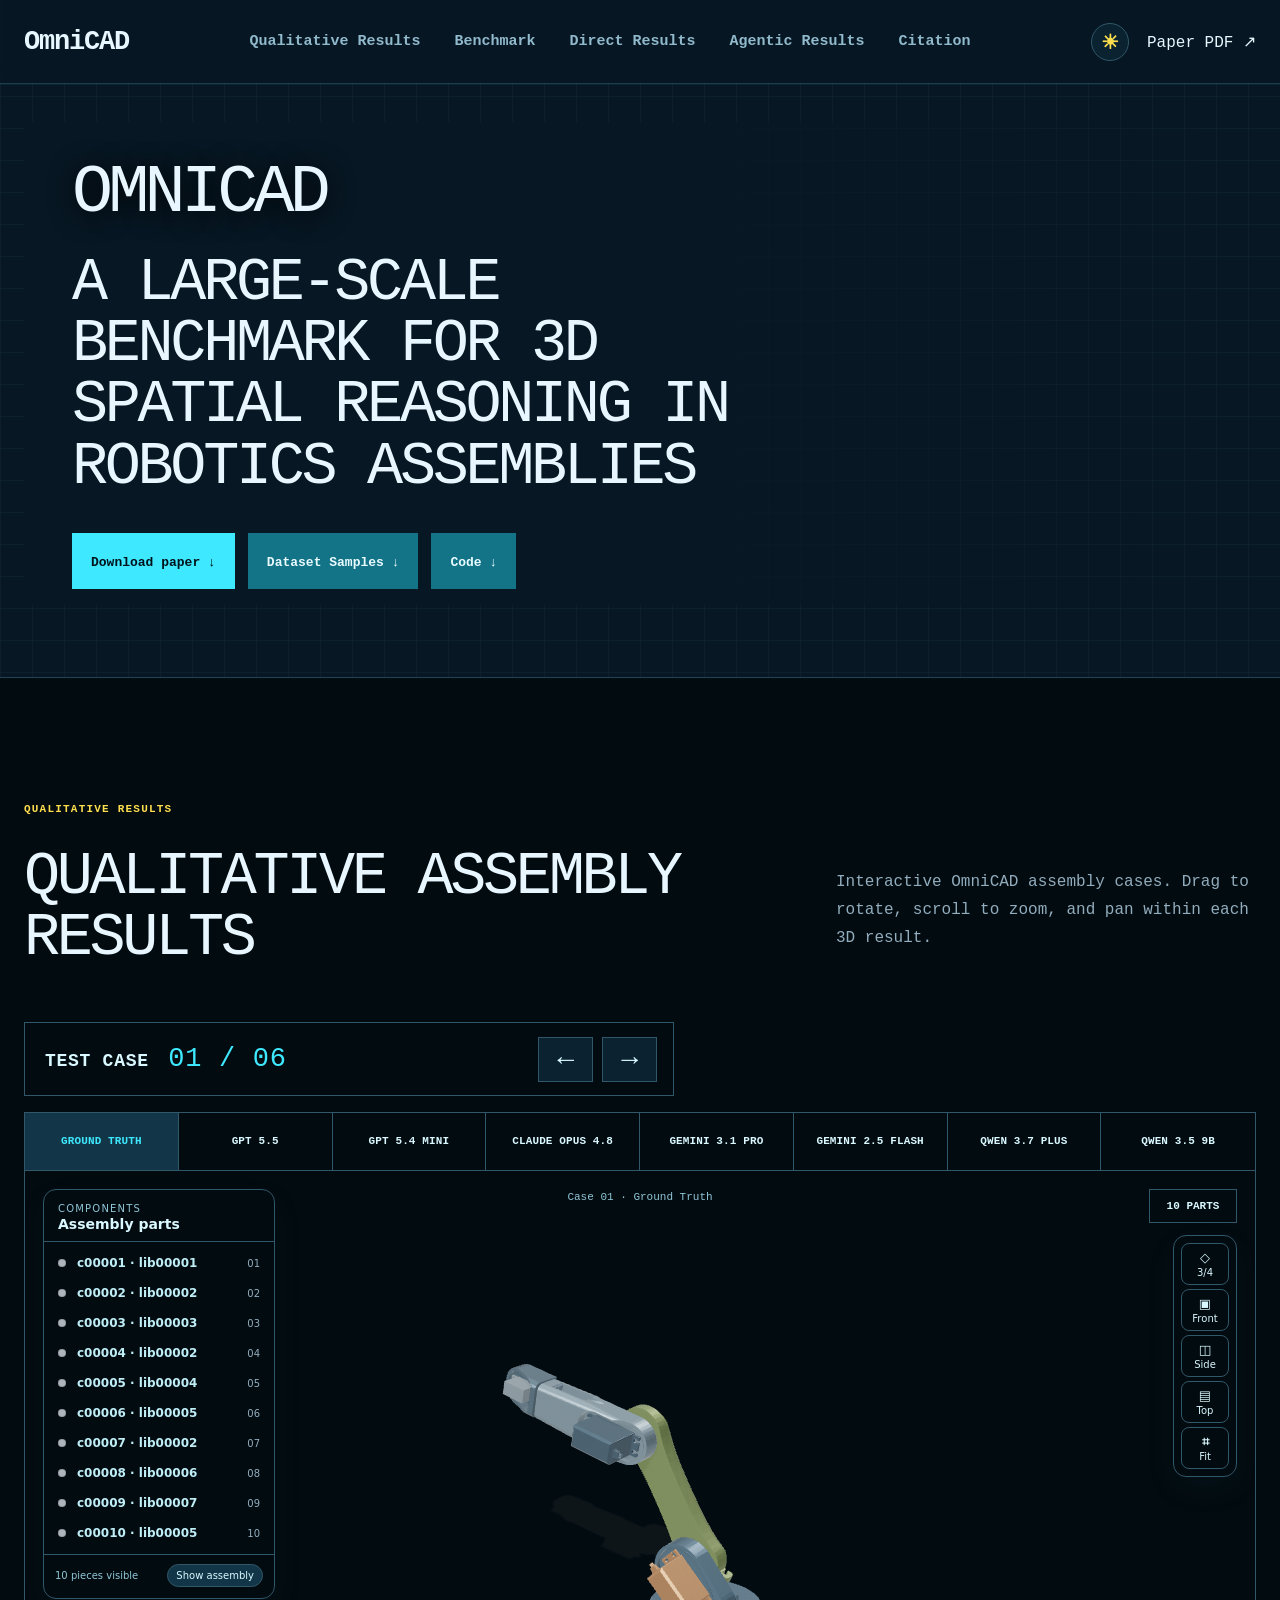
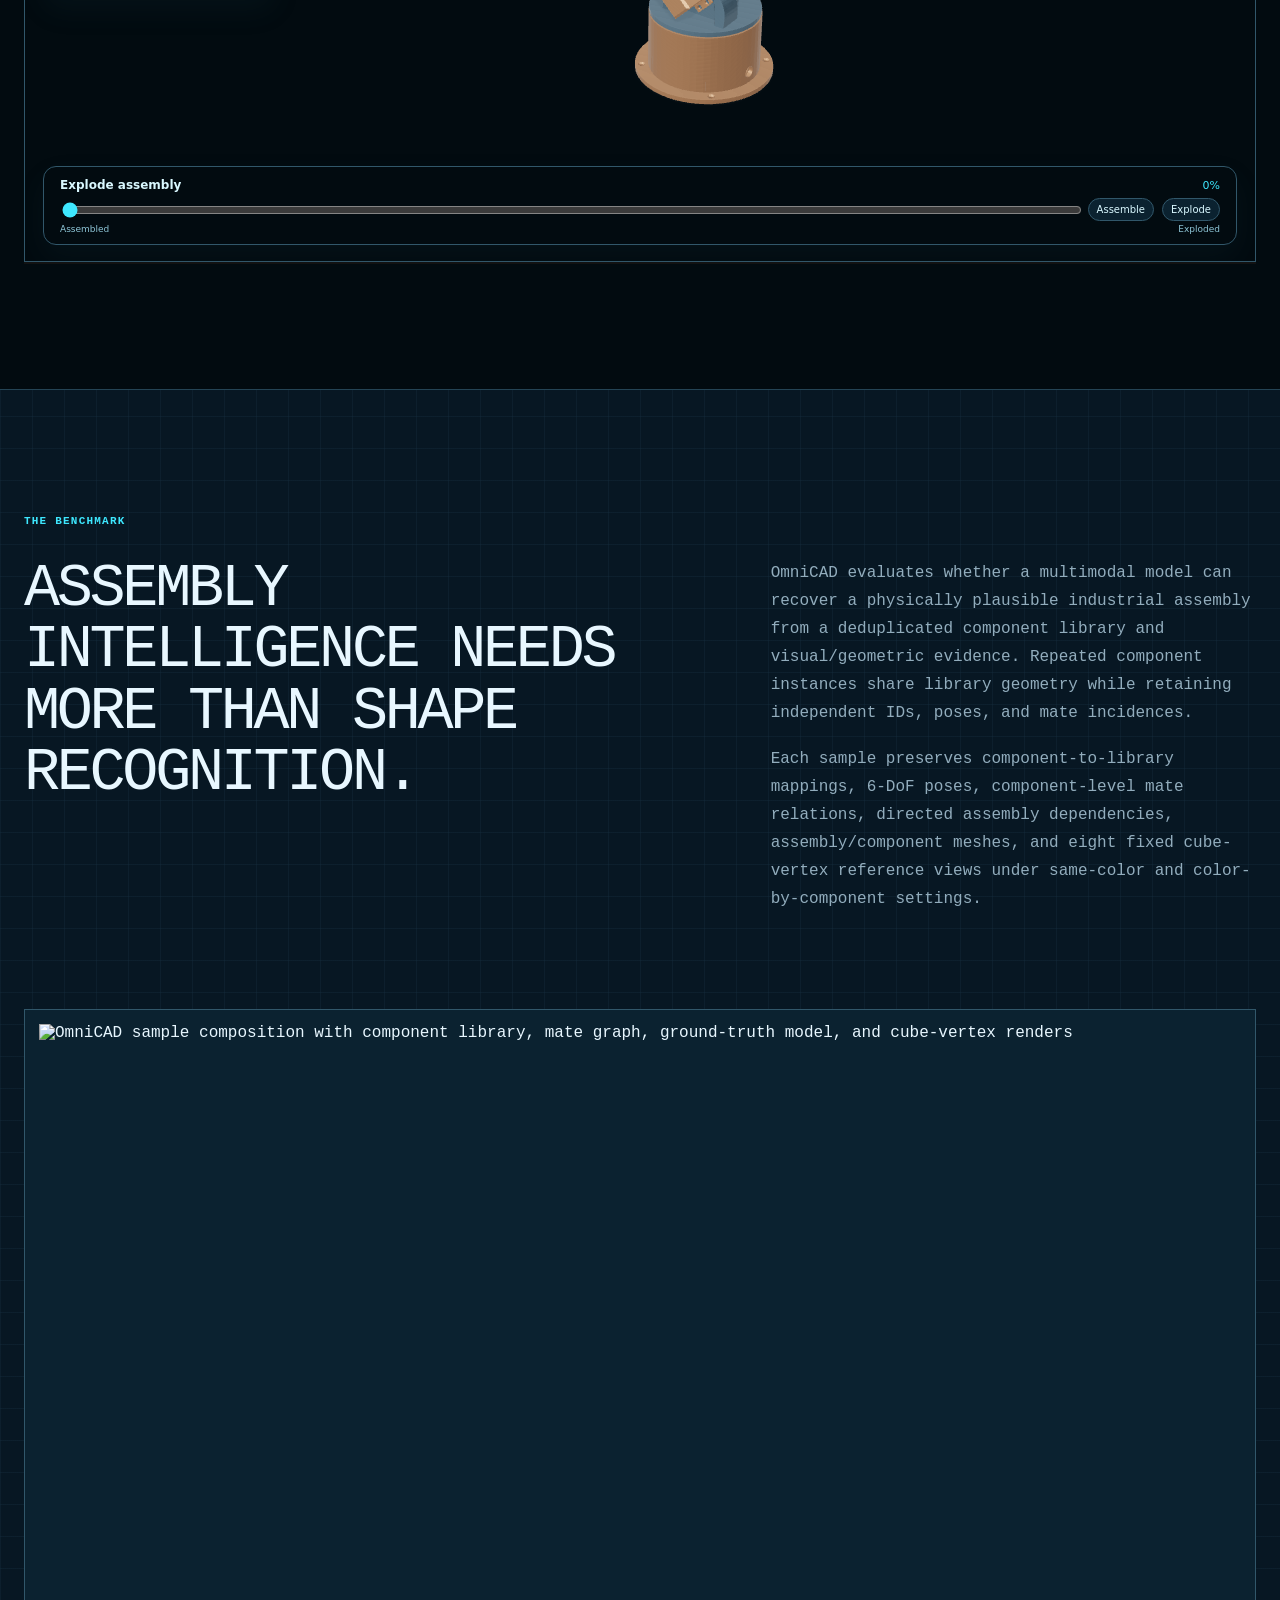
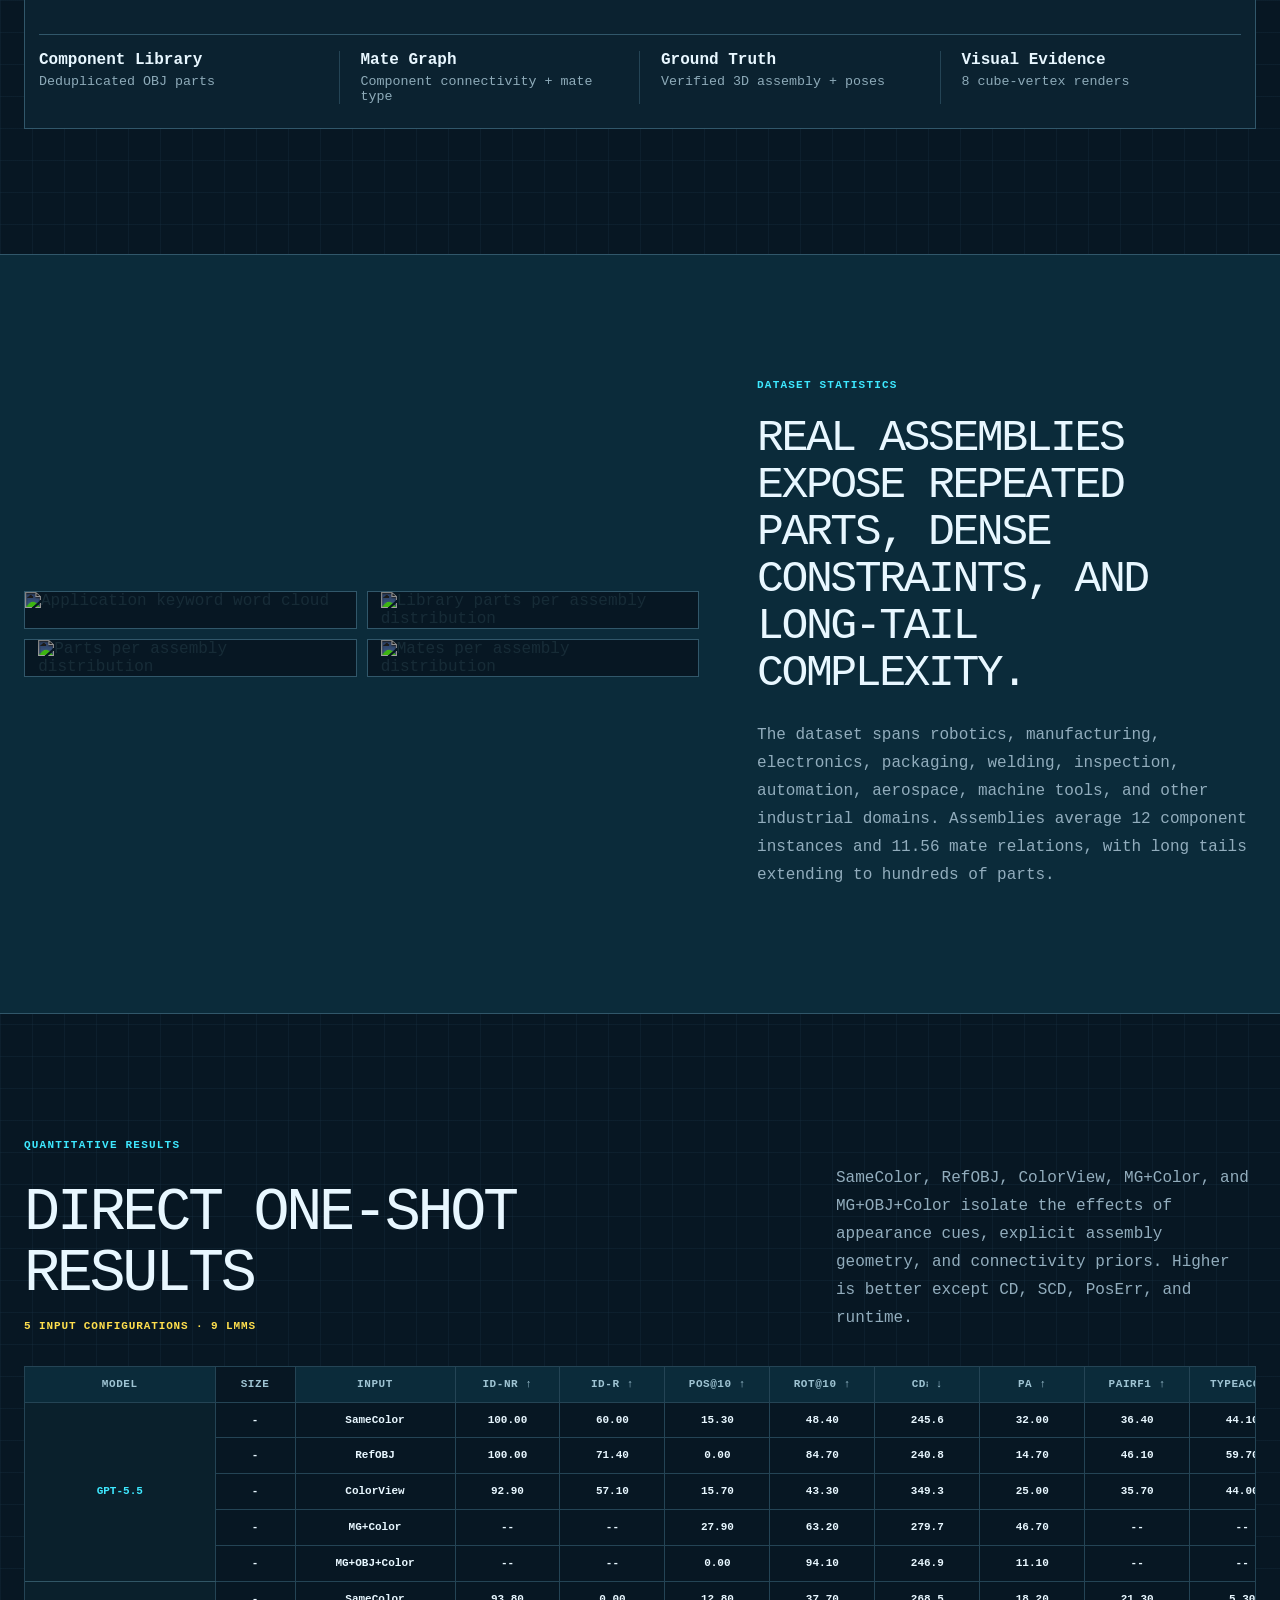
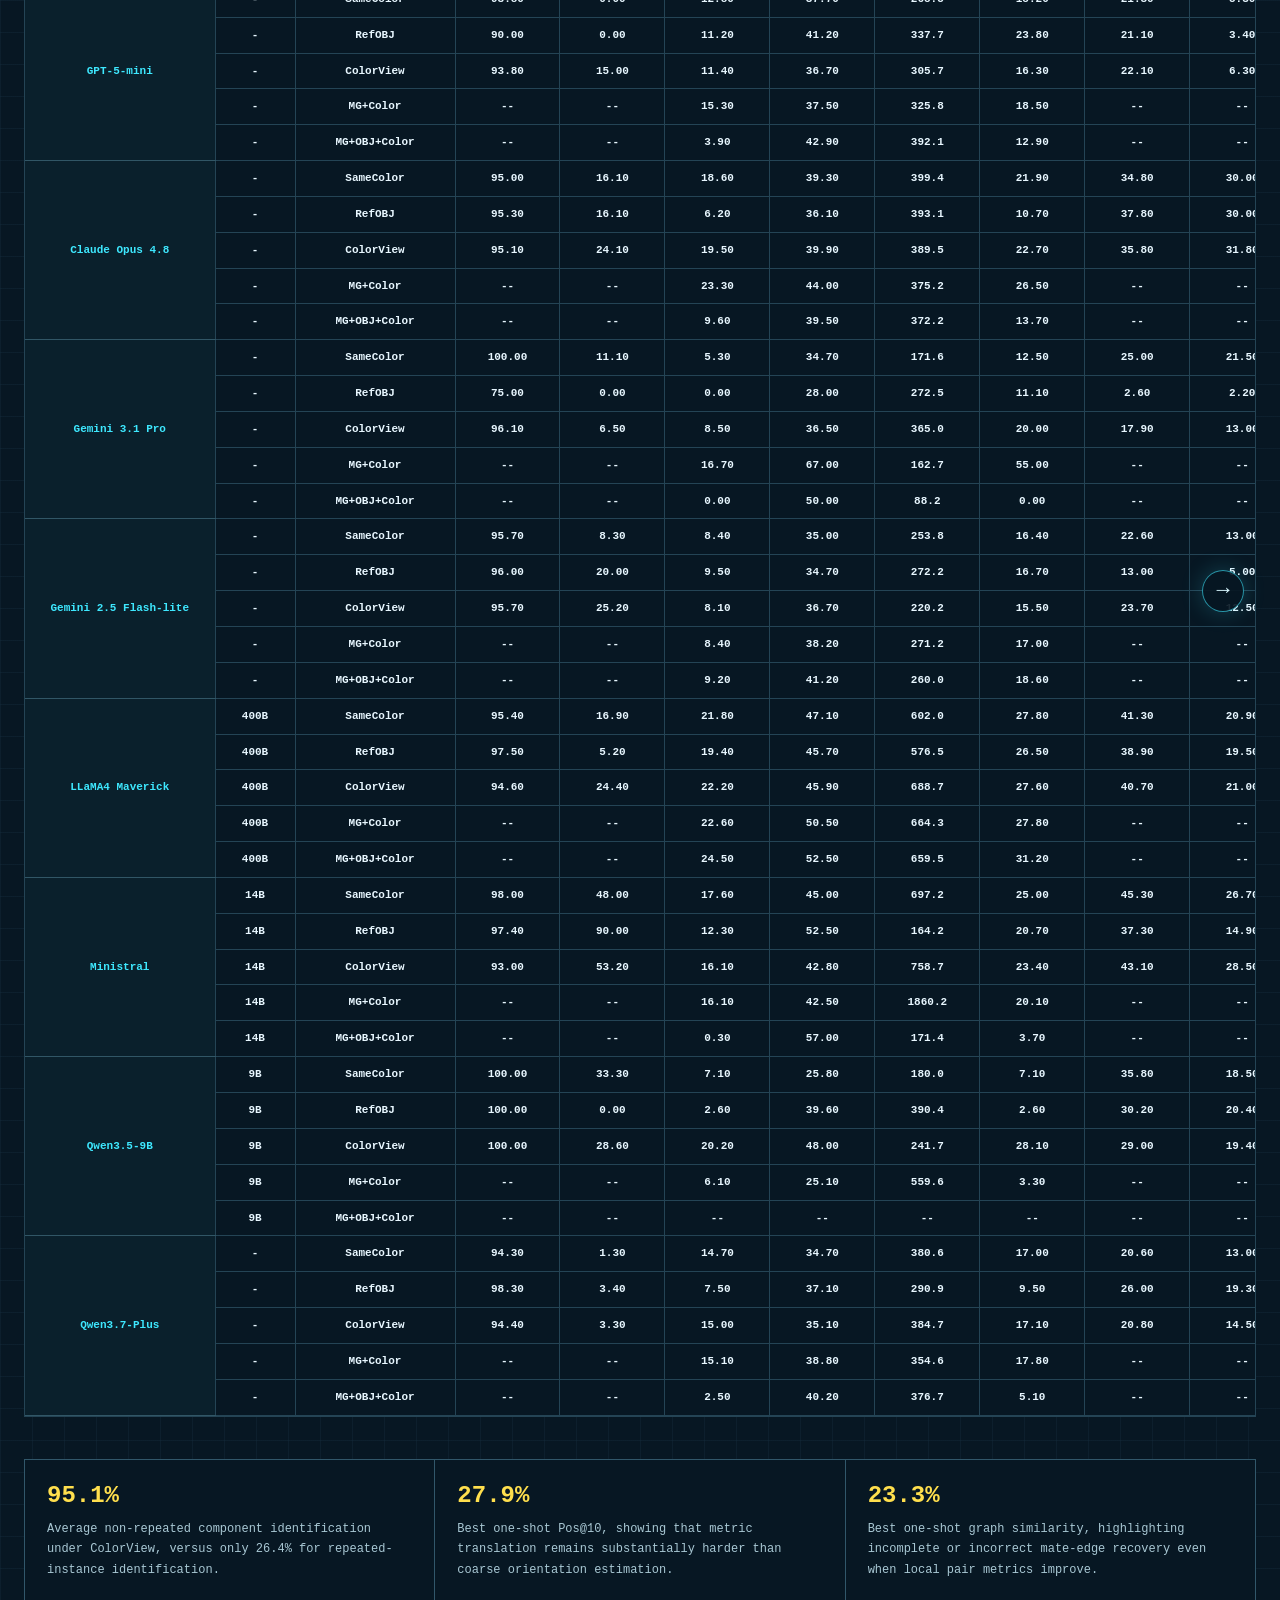
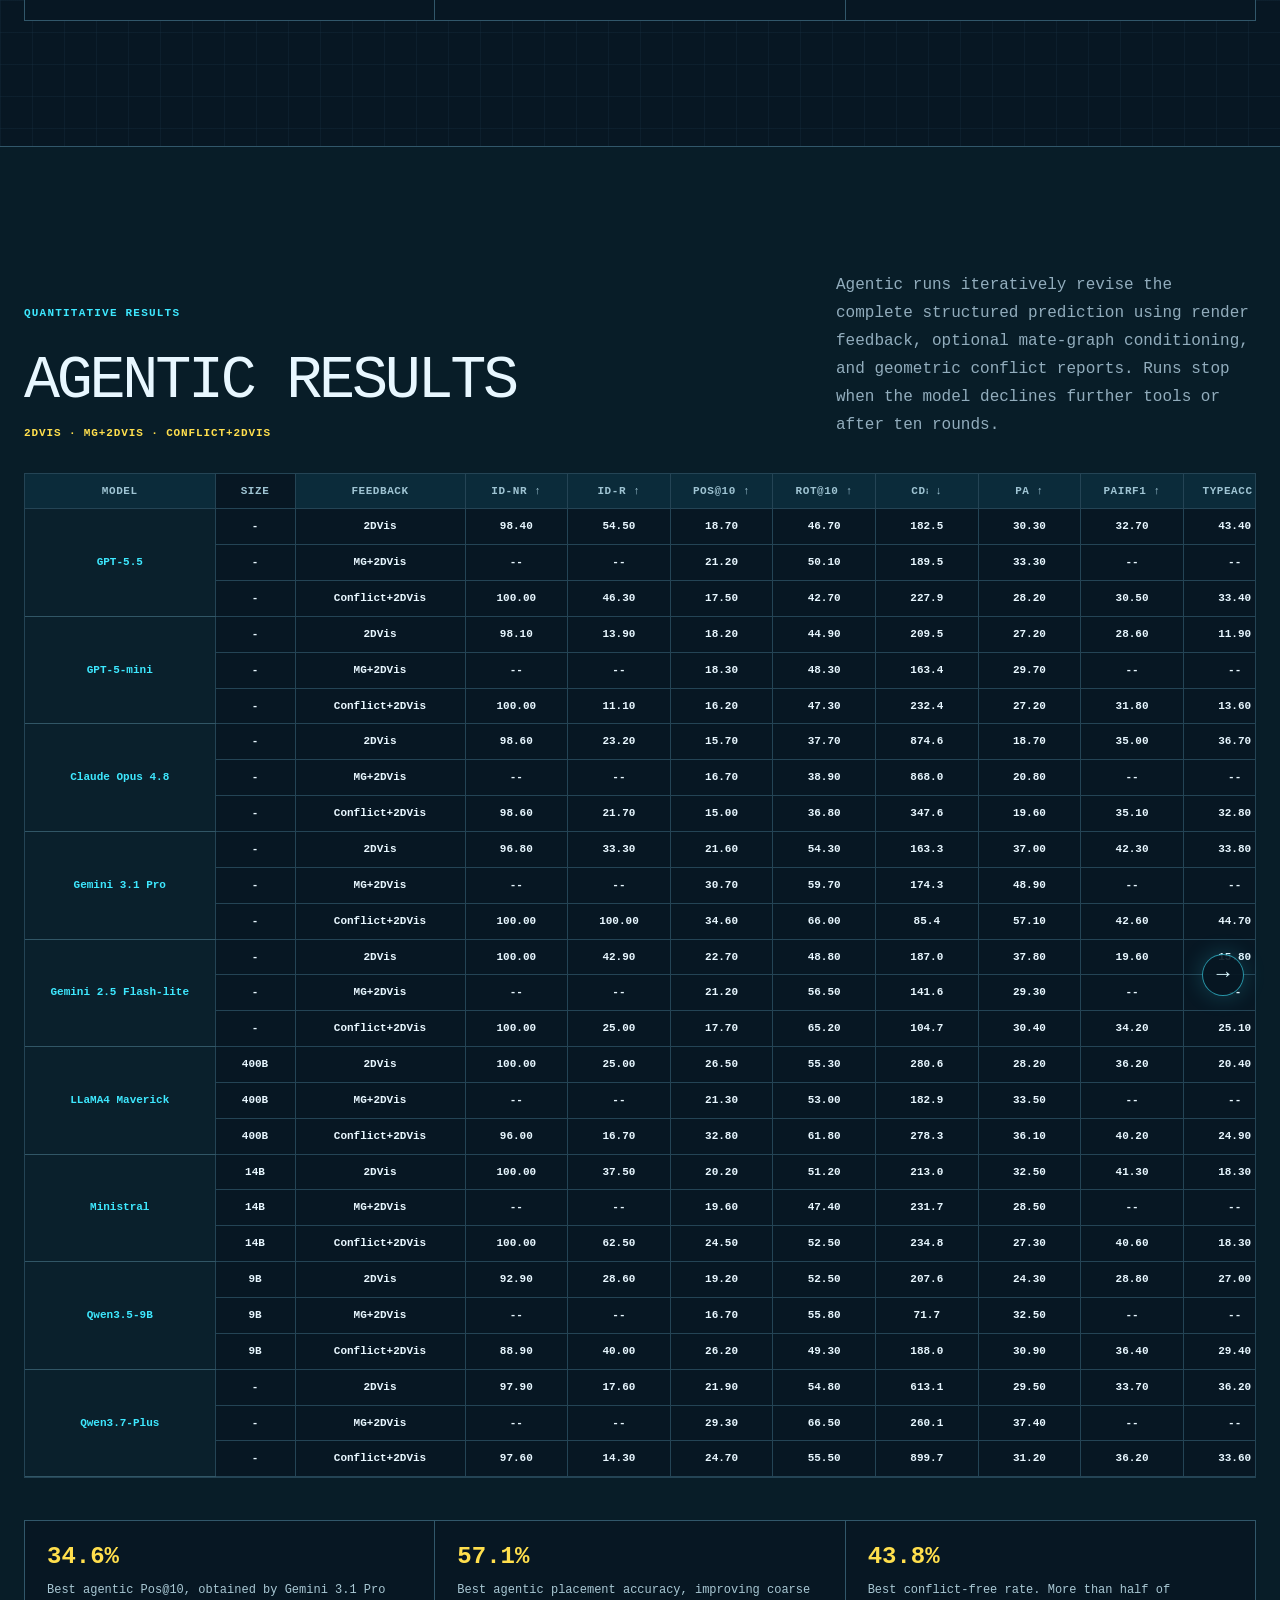
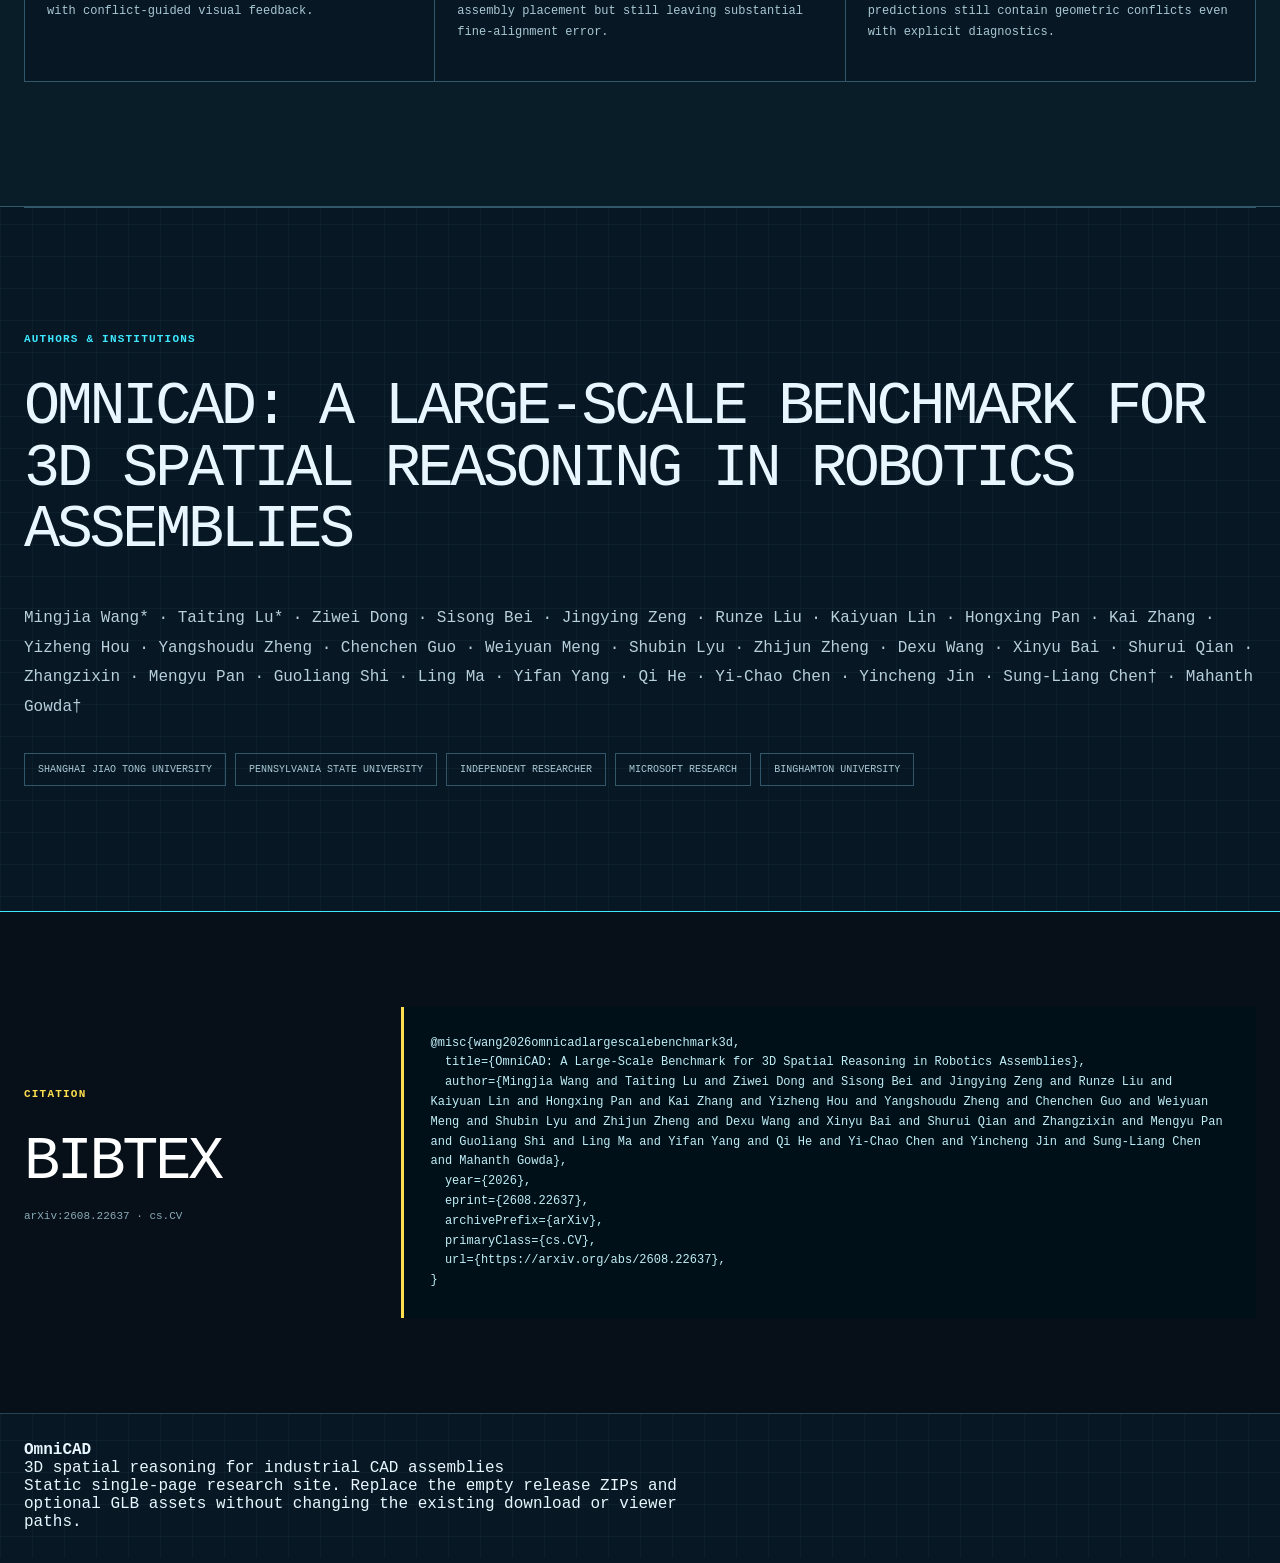
==== commit 304e6736: "Update assembly palette with blue steel, bronze and olive accents" ====
--- a/index.html
+++ b/index.html
@@ -882,8 +882,8 @@
         <div class="qualitative-3d-wrap">
           <iframe
             id="qualitative3dFrame"
-            src="./public/media/qualitative_3d/index.html?v=linkgpt-palette-v4"
-            title="OmniCAD interactive qualitative assembly examples"
+            src="./public/media/qualitative_3d/index.html?v=viewer-v6"
+            title="OmniCAD interactive qualitative assembly results"
             loading="eager"
             scrolling="no"
             allowfullscreen
